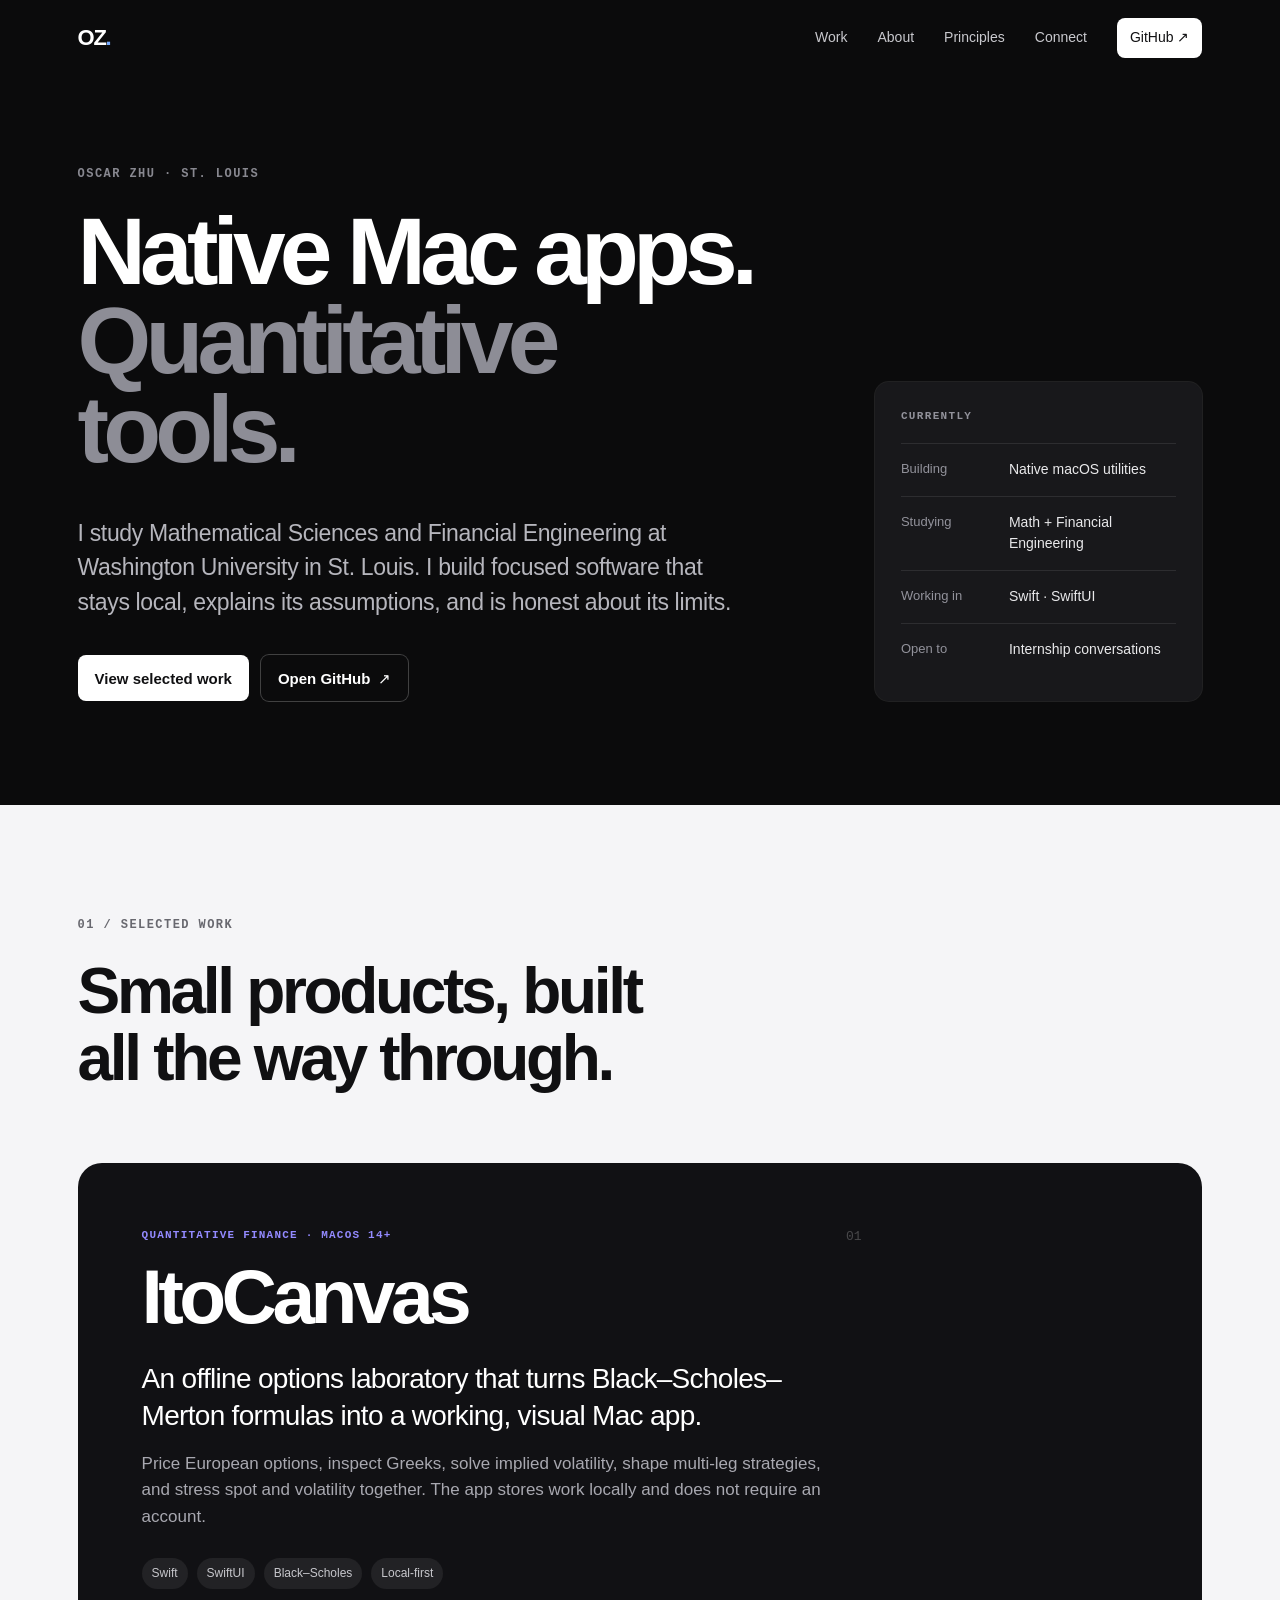
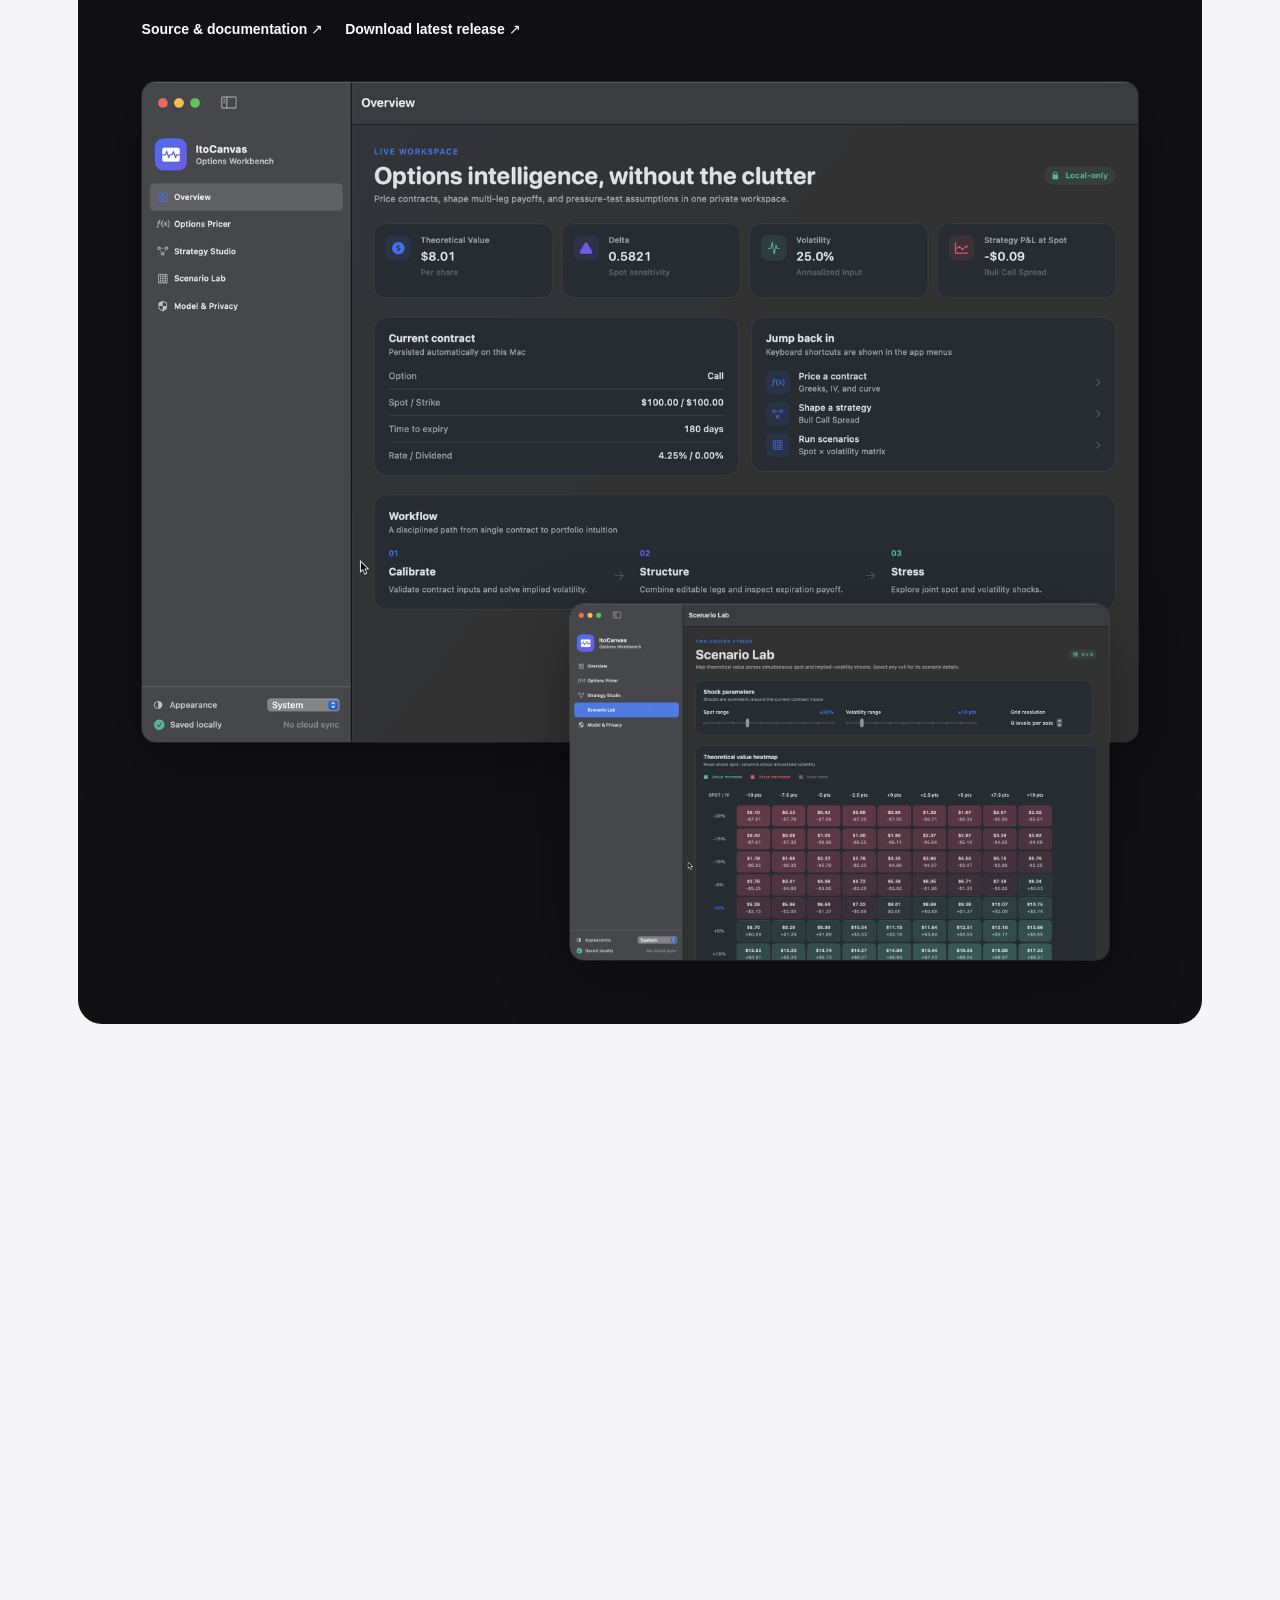
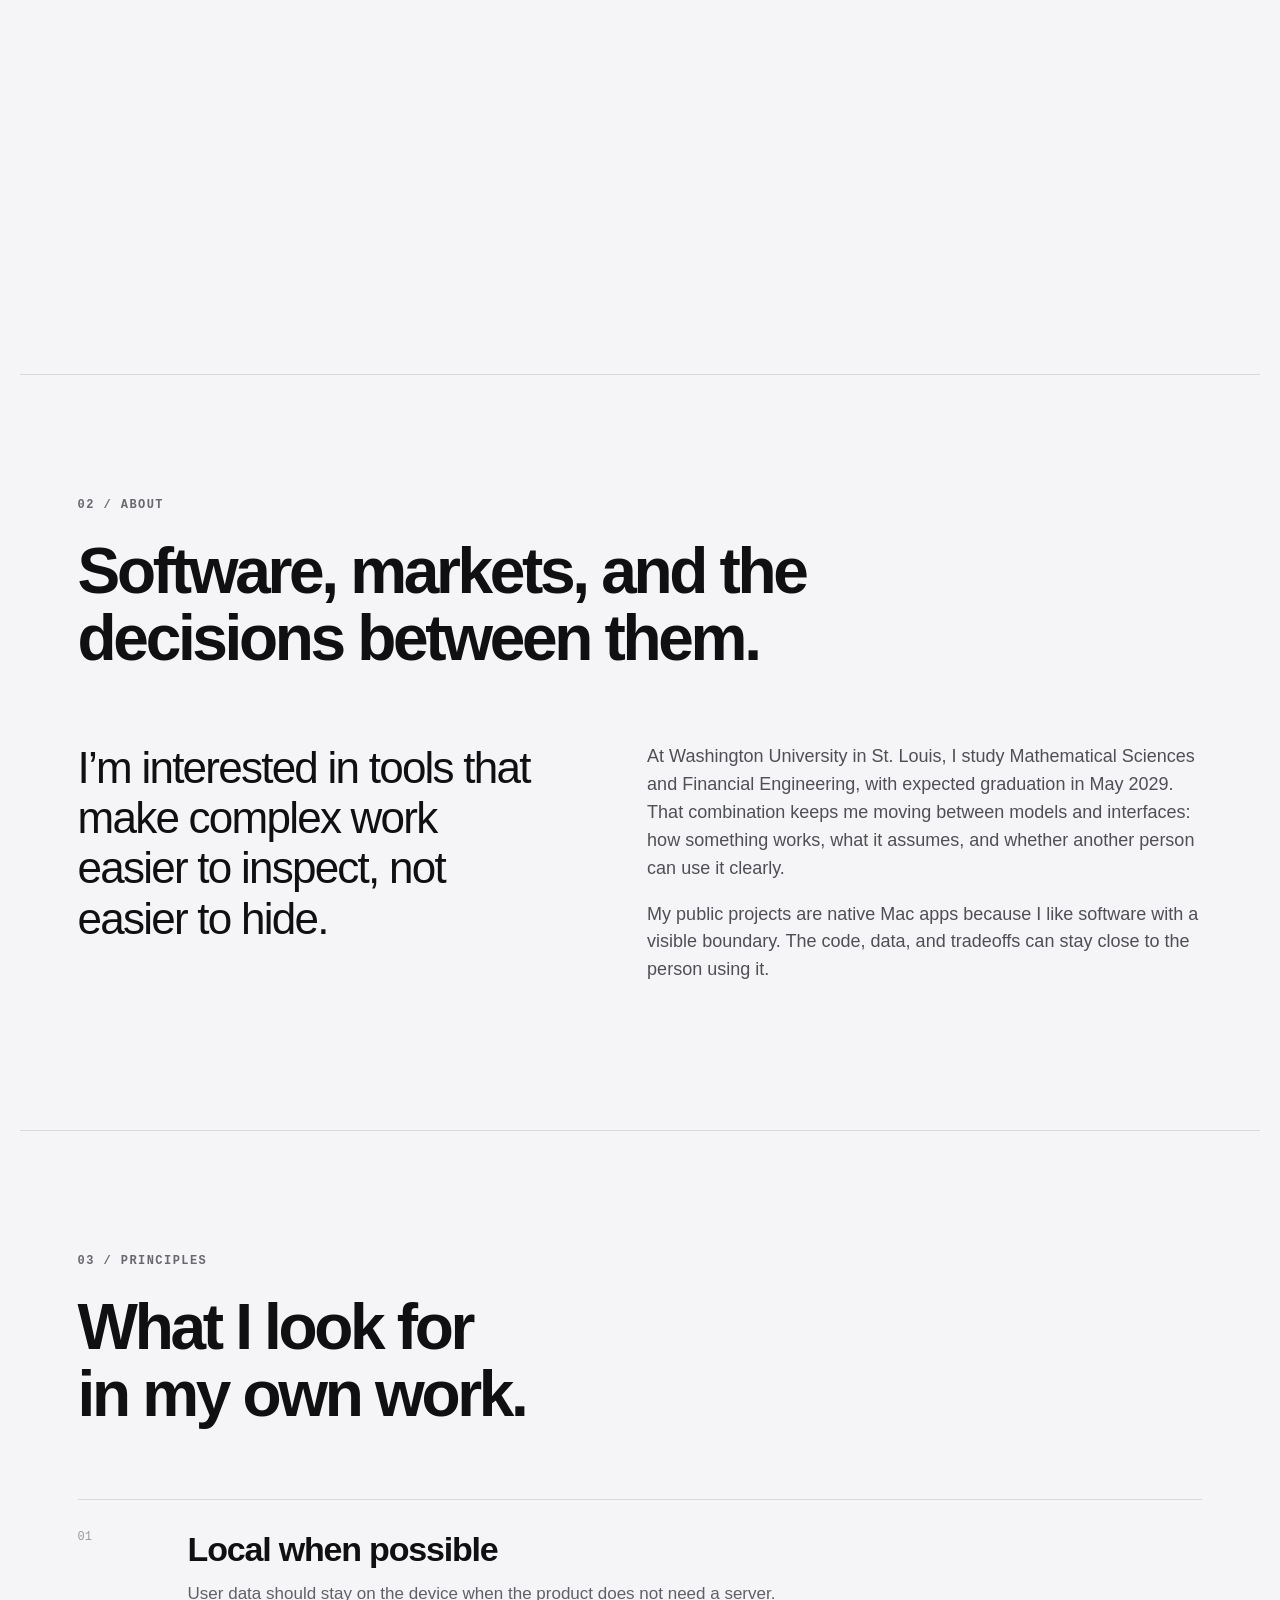
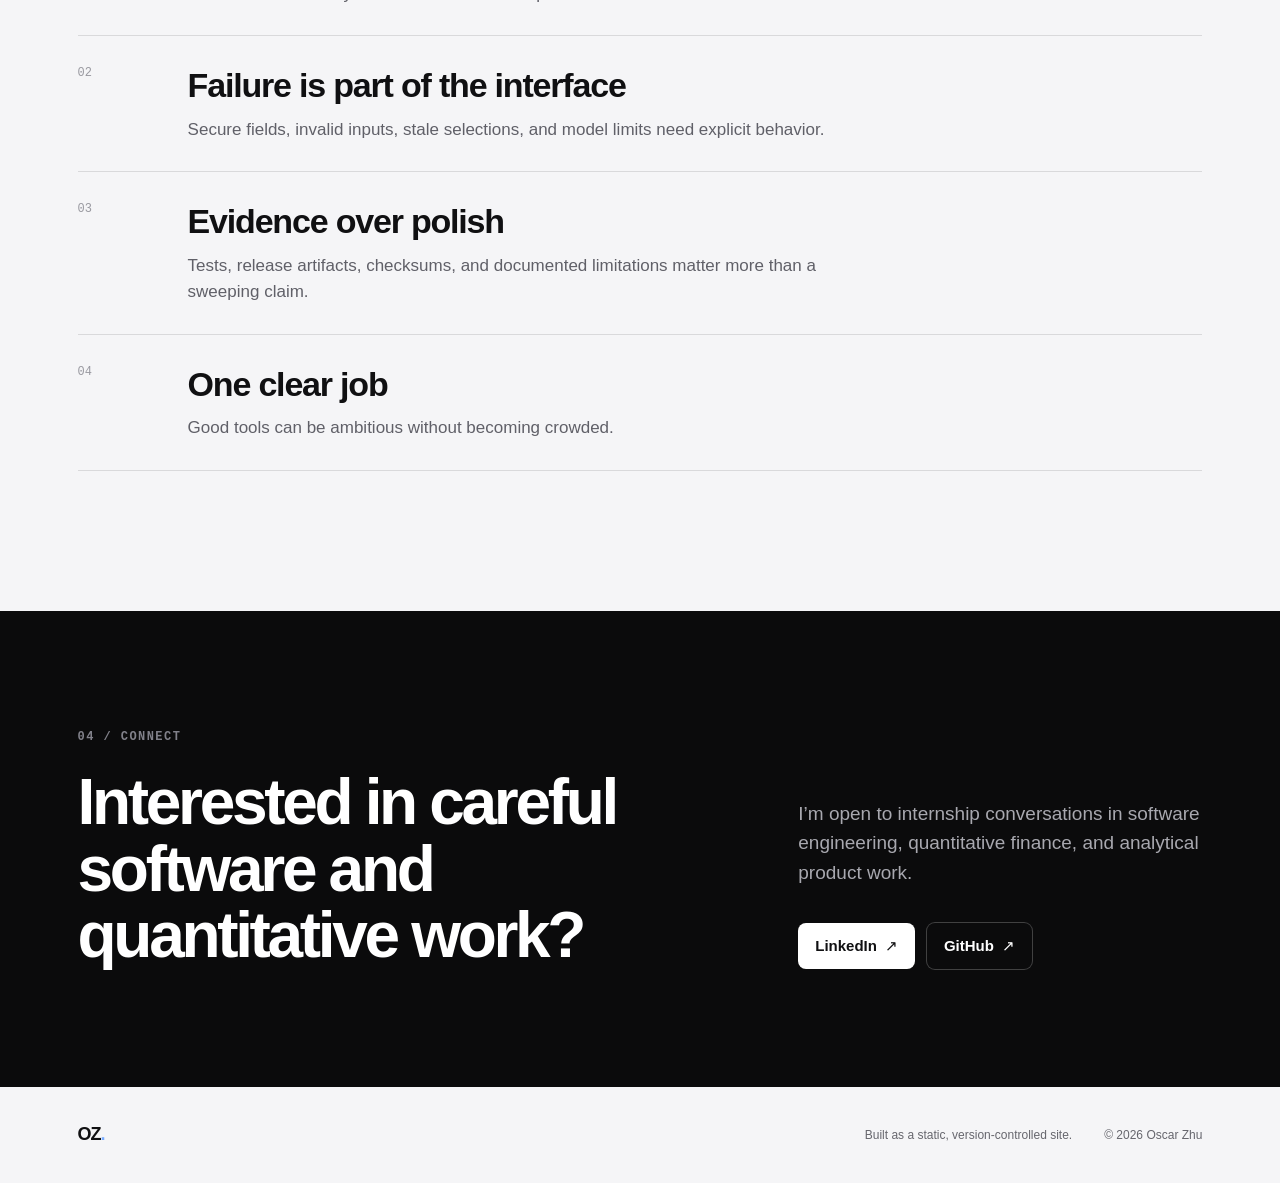
==== index.html @ 5765eb79 "[verified] feat: publish developer portfolio" ====
<!DOCTYPE html>
<html lang="en">
<head>
  <meta charset="utf-8">
  <meta name="viewport" content="width=device-width, initial-scale=1">
  <title>Oscar Zhu — macOS &amp; quantitative software</title>
  <meta name="description" content="Oscar Zhu builds native macOS apps and quantitative tools while studying Mathematical Sciences and Financial Engineering at Washington University in St. Louis.">
  <meta name="author" content="Oscar Zhu">
  <meta name="theme-color" content="#0b0b0c">
  <link rel="canonical" href="https://zhuhroscar-tech.github.io/">
  <link rel="icon" href="assets/favicon.svg" type="image/svg+xml">
  <link rel="manifest" href="site.webmanifest">

  <meta property="og:type" content="website">
  <meta property="og:title" content="Oscar Zhu — macOS &amp; quantitative software">
  <meta property="og:description" content="Native Mac apps and quantitative tools that stay local, explain their assumptions, and do one job well.">
  <meta property="og:url" content="https://zhuhroscar-tech.github.io/">
  <meta property="og:image" content="https://zhuhroscar-tech.github.io/assets/og-card.png">
  <meta property="og:image:width" content="1200">
  <meta property="og:image:height" content="630">
  <meta property="og:image:alt" content="Oscar Zhu portfolio: native Mac apps and quantitative tools">
  <meta name="twitter:card" content="summary_large_image">
  <meta name="twitter:title" content="Oscar Zhu — macOS &amp; quantitative software">
  <meta name="twitter:description" content="Native Mac apps and quantitative tools built with care.">
  <meta name="twitter:image" content="https://zhuhroscar-tech.github.io/assets/og-card.png">

  <link rel="stylesheet" href="styles.css">
  <script type="application/ld+json">
  {
    "@context": "https://schema.org",
    "@type": "Person",
    "name": "Oscar Zhu",
    "url": "https://zhuhroscar-tech.github.io/",
    "sameAs": [
      "https://github.com/zhuhroscar-tech",
      "https://www.linkedin.com/in/huairuizhu/"
    ],
    "affiliation": {
      "@type": "CollegeOrUniversity",
      "name": "Washington University in St. Louis"
    },
    "knowsAbout": ["macOS development", "Swift", "SwiftUI", "quantitative finance"]
  }
  </script>
</head>
<body>
  <a class="skip-link" href="#main">Skip to content</a>

  <header class="site-header">
    <a class="wordmark" href="/" aria-label="OZ. Oscar Zhu home">OZ<span>.</span></a>
    <button class="menu-button" type="button" aria-expanded="false" aria-controls="site-nav">
      <span class="sr-only">Toggle navigation</span>
      <span></span><span></span>
    </button>
    <nav id="site-nav" aria-label="Main navigation">
      <a href="#work">Work</a>
      <a href="#about">About</a>
      <a href="#principles">Principles</a>
      <a href="#connect">Connect</a>
      <a class="nav-github" href="https://github.com/zhuhroscar-tech">GitHub <span aria-hidden="true">↗</span></a>
    </nav>
  </header>

  <main id="main">
    <section class="hero" aria-labelledby="hero-title">
      <div class="hero-copy">
        <p class="eyebrow">Oscar Zhu · St. Louis</p>
        <h1 id="hero-title">Native Mac apps.<br><span>Quantitative tools.</span></h1>
        <p class="hero-intro">I study Mathematical Sciences and Financial Engineering at Washington University in St. Louis. I build focused software that stays local, explains its assumptions, and is honest about its limits.</p>
        <div class="hero-actions">
          <a class="button button-light" href="#work">View selected work</a>
          <a class="button button-quiet" href="https://github.com/zhuhroscar-tech">Open GitHub <span aria-hidden="true">↗</span></a>
        </div>
      </div>
      <aside class="hero-status" aria-label="Current profile">
        <p class="status-label">Currently</p>
        <dl>
          <div><dt>Building</dt><dd>Native macOS utilities</dd></div>
          <div><dt>Studying</dt><dd>Math + Financial Engineering</dd></div>
          <div><dt>Working in</dt><dd>Swift · SwiftUI</dd></div>
          <div><dt>Open to</dt><dd>Internship conversations</dd></div>
        </dl>
      </aside>
    </section>

    <section class="work-section" id="work" aria-labelledby="work-title">
      <div class="section-heading reveal">
        <p class="eyebrow">01 / Selected work</p>
        <h2 id="work-title">Small products, built all the way through.</h2>
      </div>

      <article class="project project-itocanvas reveal" id="itocanvas">
        <div class="project-copy">
          <div class="project-index">01</div>
          <p class="project-kicker">Quantitative finance · macOS 14+</p>
          <h3>ItoCanvas</h3>
          <p class="project-lead">An offline options laboratory that turns Black–Scholes–Merton formulas into a working, visual Mac app.</p>
          <p>Price European options, inspect Greeks, solve implied volatility, shape multi-leg strategies, and stress spot and volatility together. The app stores work locally and does not require an account.</p>
          <ul class="tags" aria-label="ItoCanvas technologies">
            <li>Swift</li><li>SwiftUI</li><li>Black–Scholes</li><li>Local-first</li>
          </ul>
          <div class="project-links">
            <a href="https://github.com/zhuhroscar-tech/ItoCanvas">Source &amp; documentation <span aria-hidden="true">↗</span></a>
            <a href="https://github.com/zhuhroscar-tech/ItoCanvas/releases/latest">Download latest release <span aria-hidden="true">↗</span></a>
          </div>
        </div>
        <div class="product-frame product-frame-large">
          <img src="assets/itocanvas-overview.png" alt="ItoCanvas Overview showing an options workspace, pricing metrics, and workflow" width="1456" height="963">
        </div>
        <div class="product-frame product-frame-detail">
          <img src="assets/itocanvas-scenarios.png" alt="ItoCanvas Scenario Lab showing a spot and volatility heatmap" width="1456" height="963" loading="lazy">
        </div>
      </article>

      <article class="project project-dualtyper reveal" id="dualtyper">
        <div class="project-copy">
          <div class="project-index">02</div>
          <p class="project-kicker">On-device translation · macOS 15+</p>
          <h3>DualTyper</h3>
          <p class="project-lead">A menu-bar translator for people who write between languages and want to keep the original sentence in view.</p>
          <p>Select editable text, press Control–Option–T, and DualTyper inserts Apple’s on-device translation underneath. It rechecks the process, text, and selection range before editing and refuses secure fields.</p>
          <ul class="tags" aria-label="DualTyper technologies">
            <li>Swift</li><li>SwiftUI</li><li>Accessibility</li><li>Apple Translation</li>
          </ul>
          <div class="project-links">
            <a href="https://github.com/zhuhroscar-tech/dualTyper">Source &amp; architecture <span aria-hidden="true">↗</span></a>
            <a href="https://github.com/zhuhroscar-tech/dualTyper/releases/tag/v0.3.0">Free prerelease <span aria-hidden="true">↗</span></a>
          </div>
          <p class="release-note">The free build is ad-hoc signed and unnotarized, so each user must approve it in macOS Privacy &amp; Security and grant Accessibility permission.</p>
        </div>
        <div class="product-frame product-frame-wide">
          <img src="assets/dualtyper-setup.png" alt="DualTyper setup window explaining its explicit Accessibility permission and keyboard shortcut" width="1456" height="620" loading="lazy">
        </div>
      </article>
    </section>

    <section class="about-section" id="about" aria-labelledby="about-title">
      <div class="section-heading reveal">
        <p class="eyebrow">02 / About</p>
        <h2 id="about-title">Software, markets, and the decisions between them.</h2>
      </div>
      <div class="about-grid reveal">
        <p class="about-statement">I’m interested in tools that make complex work easier to inspect, not easier to hide.</p>
        <div class="about-copy">
          <p>At Washington University in St. Louis, I study Mathematical Sciences and Financial Engineering, with expected graduation in May 2029. That combination keeps me moving between models and interfaces: how something works, what it assumes, and whether another person can use it clearly.</p>
          <p>My public projects are native Mac apps because I like software with a visible boundary. The code, data, and tradeoffs can stay close to the person using it.</p>
        </div>
      </div>
    </section>

    <section class="principles-section" id="principles" aria-labelledby="principles-title">
      <div class="section-heading reveal">
        <p class="eyebrow">03 / Principles</p>
        <h2 id="principles-title">What I look for in my own work.</h2>
      </div>
      <ol class="principles-list reveal">
        <li><span>01</span><div><h3>Local when possible</h3><p>User data should stay on the device when the product does not need a server.</p></div></li>
        <li><span>02</span><div><h3>Failure is part of the interface</h3><p>Secure fields, invalid inputs, stale selections, and model limits need explicit behavior.</p></div></li>
        <li><span>03</span><div><h3>Evidence over polish</h3><p>Tests, release artifacts, checksums, and documented limitations matter more than a sweeping claim.</p></div></li>
        <li><span>04</span><div><h3>One clear job</h3><p>Good tools can be ambitious without becoming crowded.</p></div></li>
      </ol>
    </section>

    <section class="connect-section" id="connect" aria-labelledby="connect-title">
      <p class="eyebrow">04 / Connect</p>
      <div class="connect-grid">
        <h2 id="connect-title">Interested in careful software and quantitative work?</h2>
        <div>
          <p>I’m open to internship conversations in software engineering, quantitative finance, and analytical product work.</p>
          <div class="connect-links">
            <a class="button button-light" href="https://www.linkedin.com/in/huairuizhu/">LinkedIn <span aria-hidden="true">↗</span></a>
            <a class="button button-quiet" href="https://github.com/zhuhroscar-tech">GitHub <span aria-hidden="true">↗</span></a>
          </div>
        </div>
      </div>
    </section>
  </main>

  <footer>
    <a class="wordmark" href="/" aria-label="OZ. Oscar Zhu home">OZ<span>.</span></a>
    <p>Built as a static, version-controlled site.</p>
    <p>© <span id="year">2026</span> Oscar Zhu</p>
  </footer>

  <script src="script.js" defer></script>
</body>
</html>
---- styles.css ----
:root {
  --ink: #101012;
  --paper: #f5f5f7;
  --white: #ffffff;
  --muted: #68686f;
  --line: rgba(16, 16, 18, 0.12);
  --dark: #0b0b0c;
  --dark-surface: #18181b;
  --dark-muted: #a3a3aa;
  --blue: #1677ff;
  --blue-light: #75aaff;
  --violet: #6d5dfc;
  --max: 1240px;
  --pad: clamp(22px, 4.5vw, 72px);
  --radius: 18px;
}

* { box-sizing: border-box; }
html { scroll-behavior: smooth; }
body {
  margin: 0;
  overflow-x: clip;
  color: var(--ink);
  background: var(--paper);
  font-family: -apple-system, BlinkMacSystemFont, "SF Pro Text", "Helvetica Neue", Arial, sans-serif;
  font-size: 17px;
  line-height: 1.55;
  -webkit-font-smoothing: antialiased;
}
img { display: block; max-width: 100%; }
a { color: inherit; text-decoration: none; }
a:focus-visible, button:focus-visible { outline: 3px solid var(--blue); outline-offset: 4px; }
::selection { background: #b9d5ff; color: var(--ink); }

.skip-link {
  position: fixed;
  z-index: 100;
  top: 12px;
  left: 12px;
  padding: 10px 14px;
  color: var(--ink);
  background: var(--white);
  border-radius: 8px;
  transform: translateY(-160%);
}
.skip-link:focus { transform: translateY(0); }
.sr-only { position: absolute; width: 1px; height: 1px; padding: 0; margin: -1px; overflow: hidden; clip: rect(0, 0, 0, 0); white-space: nowrap; border: 0; }

.site-header {
  position: absolute;
  z-index: 20;
  top: 0;
  left: 50%;
  width: min(100%, var(--max));
  height: 76px;
  padding: 0 var(--pad);
  display: flex;
  align-items: center;
  justify-content: space-between;
  color: var(--white);
  transform: translateX(-50%);
}
.wordmark { font-size: 22px; font-weight: 700; letter-spacing: -0.06em; }
.wordmark span { color: var(--blue-light); }
.site-header nav { display: flex; align-items: center; gap: 30px; font-size: 14px; }
.site-header nav > a { color: #c9c9ce; transition: color 160ms ease; }
.site-header nav > a:hover { color: var(--white); }
.site-header .nav-github {
  padding: 9px 13px;
  color: var(--ink);
  background: var(--white);
  border-radius: 8px;
}
.menu-button { display: none; }

.hero {
  min-height: 790px;
  padding: 166px max(var(--pad), calc((100vw - var(--max)) / 2 + var(--pad))) 104px;
  display: grid;
  grid-template-columns: minmax(0, 1.5fr) minmax(320px, 0.72fr);
  gap: clamp(72px, 9vw, 140px);
  align-items: end;
  color: var(--white);
  background: var(--dark);
}
.hero-copy { min-width: 0; max-width: 840px; }
.eyebrow {
  margin: 0 0 24px;
  color: var(--muted);
  font-family: "SF Mono", ui-monospace, Menlo, monospace;
  font-size: 12px;
  font-weight: 600;
  letter-spacing: 0.12em;
  line-height: 1.4;
  text-transform: uppercase;
}
.hero .eyebrow { color: #888890; }
.hero h1 {
  margin: 0;
  font-size: clamp(54px, 7.4vw, 104px);
  font-weight: 650;
  letter-spacing: -0.062em;
  line-height: 0.94;
}
.hero h1 span { color: #8d8d96; }
.hero-intro {
  max-width: 690px;
  margin: 42px 0 0;
  color: #b6b6bd;
  font-size: clamp(18px, 2vw, 23px);
  line-height: 1.5;
  letter-spacing: -0.015em;
}
.hero-actions, .connect-links { display: flex; flex-wrap: wrap; gap: 12px; margin-top: 36px; }
.button {
  min-height: 46px;
  padding: 11px 17px;
  display: inline-flex;
  align-items: center;
  justify-content: center;
  gap: 8px;
  border-radius: 8px;
  font-size: 15px;
  font-weight: 550;
  transition: transform 160ms ease, background-color 160ms ease;
}
.button:hover { transform: translateY(-2px); }
.button-light { color: var(--ink); background: var(--white); }
.button-light:hover { background: #e9e9ec; }
.button-quiet { color: var(--white); box-shadow: 0 0 0 1px rgba(255, 255, 255, 0.22); }
.button-quiet:hover { background: rgba(255, 255, 255, 0.08); }
.hero-status {
  padding: 26px;
  background: var(--dark-surface);
  border-radius: 14px;
  box-shadow: 0 0 0 1px rgba(255, 255, 255, 0.09);
}
.status-label { margin: 0 0 18px; color: #92929b; font-family: "SF Mono", ui-monospace, monospace; font-size: 11px; font-weight: 600; letter-spacing: 0.12em; text-transform: uppercase; }
.hero-status dl, .hero-status dd { margin: 0; }
.hero-status dl > div { padding: 15px 0; display: grid; grid-template-columns: 90px 1fr; gap: 18px; border-top: 1px solid rgba(255, 255, 255, 0.09); }
.hero-status dt { color: #92929b; font-size: 13px; }
.hero-status dd { color: #e9e9eb; font-size: 14px; }

.work-section, .about-section, .principles-section, .connect-section, footer {
  width: min(100%, var(--max));
  margin: 0 auto;
  padding-left: var(--pad);
  padding-right: var(--pad);
}
.work-section { padding-top: 112px; padding-bottom: 128px; }
.section-heading { max-width: 780px; margin-bottom: 72px; }
.section-heading h2, .connect-section h2 {
  margin: 0;
  font-size: clamp(38px, 5vw, 66px);
  font-weight: 620;
  letter-spacing: -0.052em;
  line-height: 1.04;
  text-wrap: balance;
}

.project {
  position: relative;
  padding: clamp(30px, 5vw, 68px);
  display: grid;
  gap: 42px;
  overflow: hidden;
  border-radius: 24px;
}
.project + .project { margin-top: 52px; }
.project-itocanvas { color: var(--white); background: #111114; }
.project-dualtyper { color: #f7f7f9; background: #1e2430; }
.project-copy { max-width: 720px; }
.project-index { float: right; color: rgba(255, 255, 255, 0.23); font-family: "SF Mono", ui-monospace, monospace; font-size: 13px; }
.project-kicker { margin: 0 0 16px; color: var(--blue-light); font-family: "SF Mono", ui-monospace, monospace; font-size: 11px; font-weight: 600; letter-spacing: 0.11em; text-transform: uppercase; }
.project-itocanvas .project-kicker { color: #938aff; }
.project h3 { margin: 0; font-size: clamp(46px, 6vw, 78px); font-weight: 620; letter-spacing: -0.06em; line-height: 0.95; }
.project-lead { max-width: 650px; margin: 28px 0 14px; color: var(--white); font-size: clamp(20px, 2.5vw, 28px); line-height: 1.3; letter-spacing: -0.025em; }
.project-copy > p:not(.project-kicker):not(.project-lead):not(.release-note) { max-width: 680px; color: #a8a8b0; }
.tags { padding: 0; margin: 28px 0 0; display: flex; flex-wrap: wrap; gap: 9px; list-style: none; }
.tags li { padding: 6px 10px; color: #c7c7cc; background: rgba(255, 255, 255, 0.07); border-radius: 999px; font-size: 12px; }
.project-links { margin-top: 30px; display: flex; flex-wrap: wrap; gap: 22px; }
.project-links a { color: var(--white); font-size: 14px; font-weight: 550; }
.project-links a:hover { text-decoration: underline; text-underline-offset: 5px; }
.release-note { max-width: 680px; margin: 24px 0 0; padding-top: 18px; color: #9299a7; border-top: 1px solid rgba(255, 255, 255, 0.1); font-size: 13px; }
.product-frame { overflow: hidden; background: #25252a; border-radius: 14px; box-shadow: 0 22px 68px rgba(0, 0, 0, 0.34), 0 0 0 1px rgba(255, 255, 255, 0.11); }
.product-frame img { width: 100%; height: auto; }
.product-frame-detail { width: 54%; margin: -18% 3% 0 auto; position: relative; }
.project-dualtyper { grid-template-columns: 0.72fr 1.28fr; align-items: center; }
.project-dualtyper .product-frame { grid-column: 2; grid-row: 1; }
.project-dualtyper .project-copy { grid-column: 1; grid-row: 1; }

.about-section { padding-top: 122px; padding-bottom: 128px; border-top: 1px solid var(--line); }
.about-grid { display: grid; grid-template-columns: 0.9fr 1.1fr; gap: clamp(52px, 9vw, 140px); }
.about-statement { margin: 0; font-size: clamp(28px, 4vw, 44px); line-height: 1.14; letter-spacing: -0.04em; }
.about-copy { color: #4f4f56; font-size: 18px; }
.about-copy p:first-child { margin-top: 0; }

.principles-section { padding-top: 122px; padding-bottom: 140px; border-top: 1px solid var(--line); }
.principles-list { padding: 0; margin: 0; list-style: none; }
.principles-list li { padding: 28px 0; display: grid; grid-template-columns: 82px 1fr; gap: 28px; border-top: 1px solid var(--line); }
.principles-list li:last-child { border-bottom: 1px solid var(--line); }
.principles-list > li > span { color: #9999a0; font-family: "SF Mono", ui-monospace, monospace; font-size: 12px; }
.principles-list h3 { margin: -5px 0 5px; font-size: clamp(25px, 3vw, 34px); letter-spacing: -0.035em; }
.principles-list p { max-width: 650px; margin: 0; color: #606068; }

.connect-section {
  width: 100%;
  max-width: none;
  padding-top: 118px;
  padding-bottom: 118px;
  color: var(--white);
  background: var(--dark);
}
.connect-section > * { width: min(100%, calc(var(--max) - 2 * var(--pad))); margin-left: auto; margin-right: auto; }
.connect-section .eyebrow { color: #81818a; }
.connect-grid { display: grid; grid-template-columns: 1.1fr 0.75fr; gap: clamp(58px, 10vw, 150px); align-items: end; }
.connect-grid > div > p { color: #a8a8af; font-size: 19px; }

footer { padding-top: 34px; padding-bottom: 34px; display: grid; grid-template-columns: 1fr auto auto; gap: 32px; align-items: center; color: #66666d; font-size: 12px; }
footer .wordmark { color: var(--ink); font-size: 18px; }
footer p { margin: 0; }

.reveal { opacity: 0; transform: translateY(22px); transition: opacity 600ms ease, transform 600ms ease; }
.reveal.is-visible { opacity: 1; transform: none; }

@media (max-width: 920px) {
  .hero { min-height: auto; grid-template-columns: 1fr; gap: 60px; align-items: start; }
  .hero-status { max-width: 560px; }
  .project-dualtyper { grid-template-columns: 1fr; }
  .project-dualtyper .project-copy, .project-dualtyper .product-frame { grid-column: auto; grid-row: auto; }
  .about-grid, .connect-grid { grid-template-columns: 1fr; }
  .about-statement { max-width: 690px; }
}

@media (max-width: 720px) {
  .site-header { left: 0; right: 0; width: auto; max-width: none; height: 66px; transform: none; }
  .menu-button { width: 44px; height: 44px; margin-left: auto; padding: 12px; display: grid; flex: 0 0 44px; align-content: center; gap: 6px; color: var(--white); background: transparent; border: 0; }
  .menu-button span:not(.sr-only) { width: 20px; height: 1px; display: block; background: currentColor; transition: transform 160ms ease; }
  .menu-button[aria-expanded="true"] span:nth-last-child(2) { transform: translateY(3.5px) rotate(45deg); }
  .menu-button[aria-expanded="true"] span:last-child { transform: translateY(-3.5px) rotate(-45deg); }
  .site-header nav { position: absolute; top: 62px; left: var(--pad); right: var(--pad); padding: 16px; display: none; flex-direction: column; align-items: stretch; gap: 0; background: #1b1b1e; border-radius: 12px; box-shadow: 0 18px 44px rgba(0, 0, 0, 0.34); }
  .site-header nav.is-open { display: flex; }
  .site-header nav > a { min-height: 46px; padding: 12px; }
  .site-header .nav-github { margin-top: 8px; text-align: center; }
  .hero { padding-top: 130px; padding-bottom: 74px; }
  .hero h1 { max-width: 100%; font-size: clamp(42px, 13vw, 54px); letter-spacing: -0.055em; }
  .hero-intro { max-width: 100%; overflow-wrap: anywhere; font-size: 17px; }
  .work-section { padding-top: 82px; padding-bottom: 90px; }
  .section-heading { margin-bottom: 48px; }
  .project { padding: 28px 20px 22px; border-radius: 18px; }
  .product-frame-detail { width: 78%; margin-top: -20%; }
  .about-section, .principles-section { padding-top: 82px; padding-bottom: 90px; }
  .principles-list li { grid-template-columns: 46px 1fr; gap: 14px; }
  .connect-section { padding-top: 82px; padding-bottom: 82px; }
  footer { grid-template-columns: 1fr; gap: 8px; }
}

@media (max-width: 420px) {
  .hero h1 { font-size: 46px; }
  .hero-status dl > div { grid-template-columns: 82px 1fr; gap: 12px; }
}

@media (max-width: 360px) {
  .hero-actions .button { width: 100%; }
}

@media (prefers-reduced-motion: reduce) {
  html { scroll-behavior: auto; }
  *, *::before, *::after { animation-duration: 0.01ms !important; transition-duration: 0.01ms !important; }
  .reveal { opacity: 1; transform: none; }
}
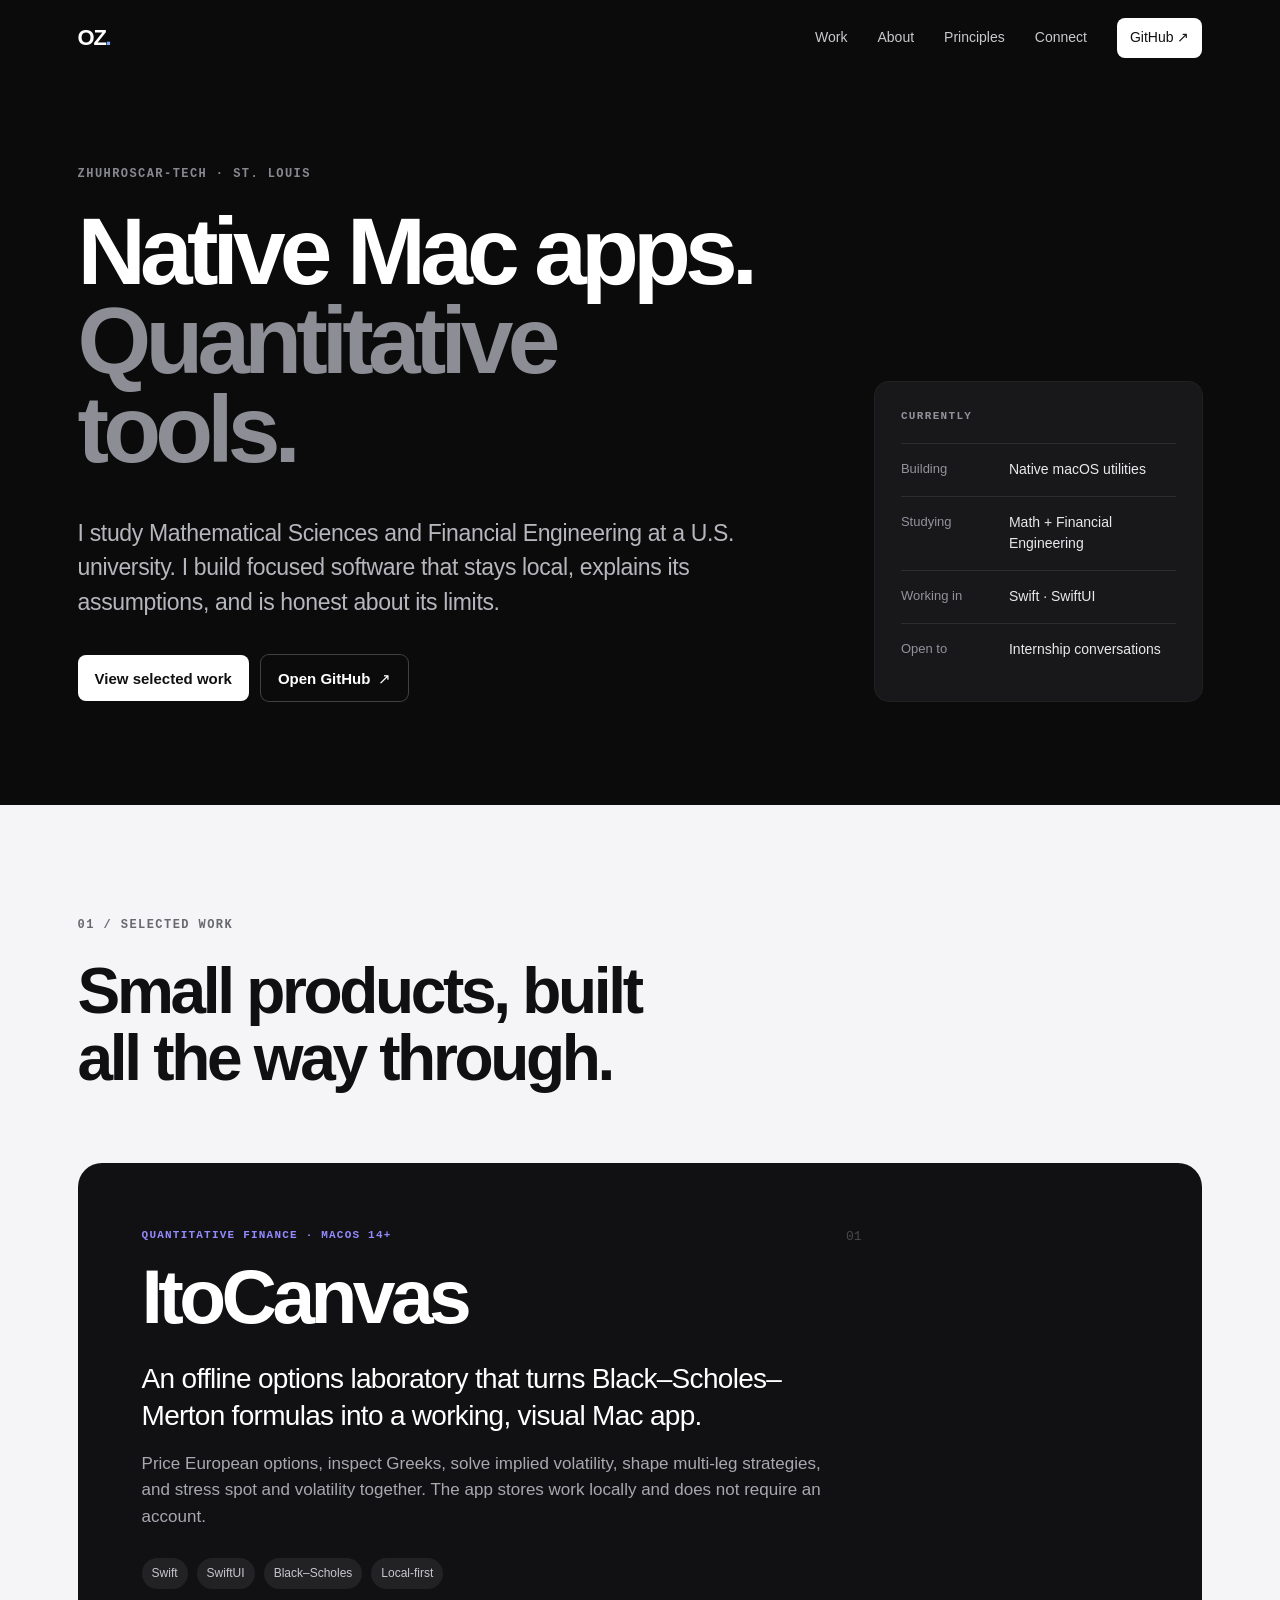
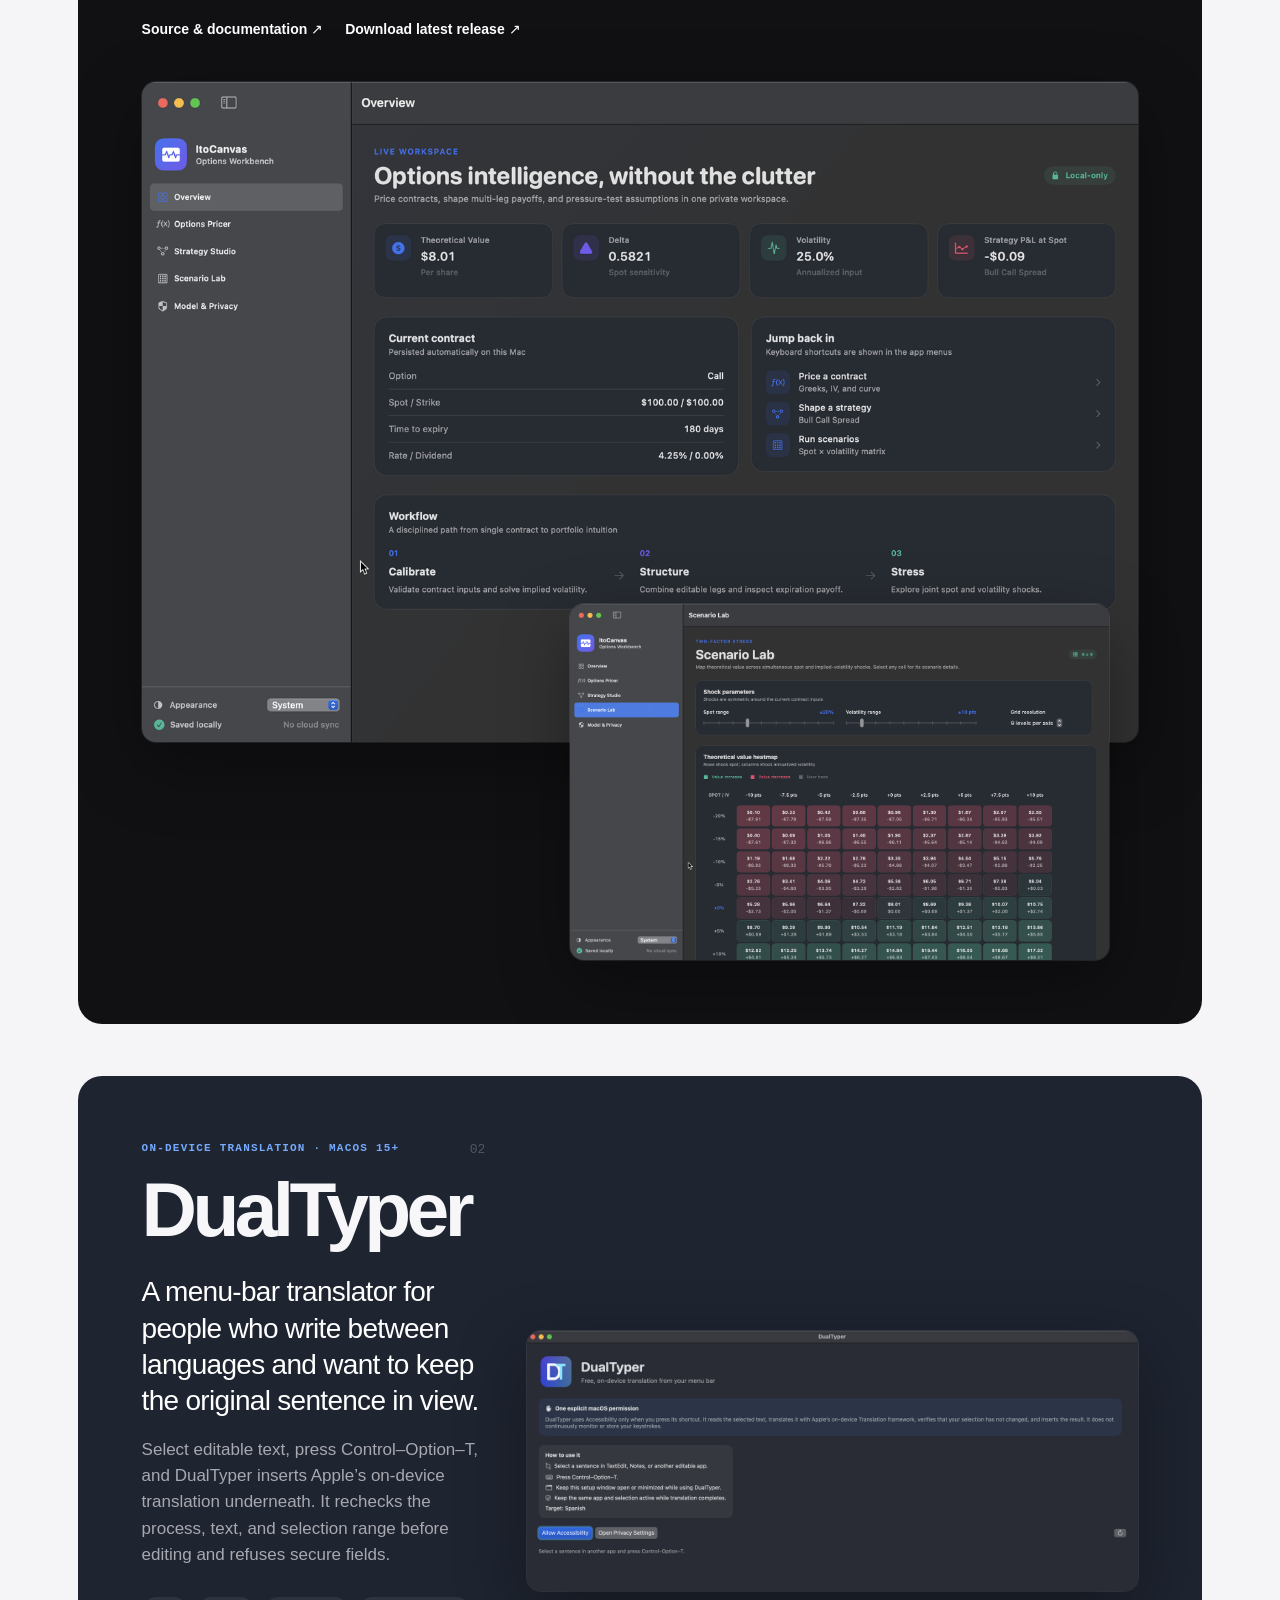
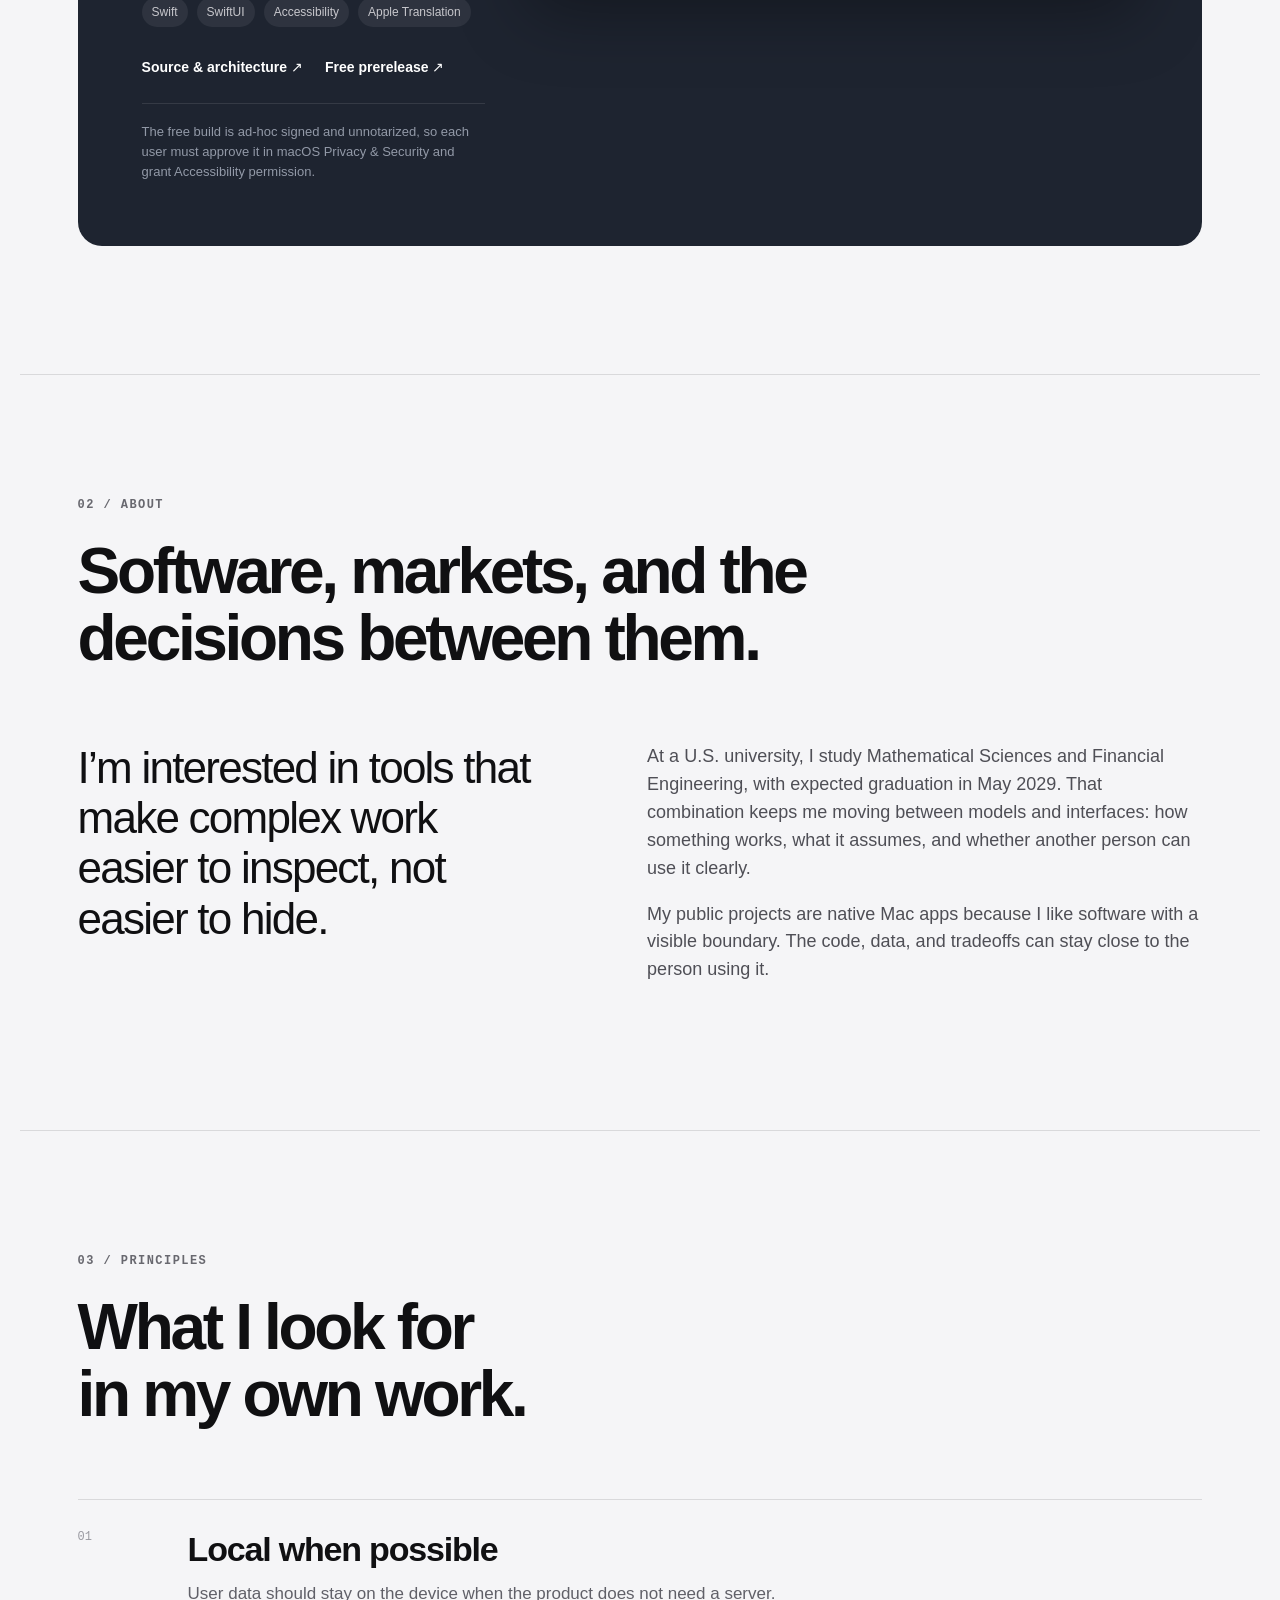
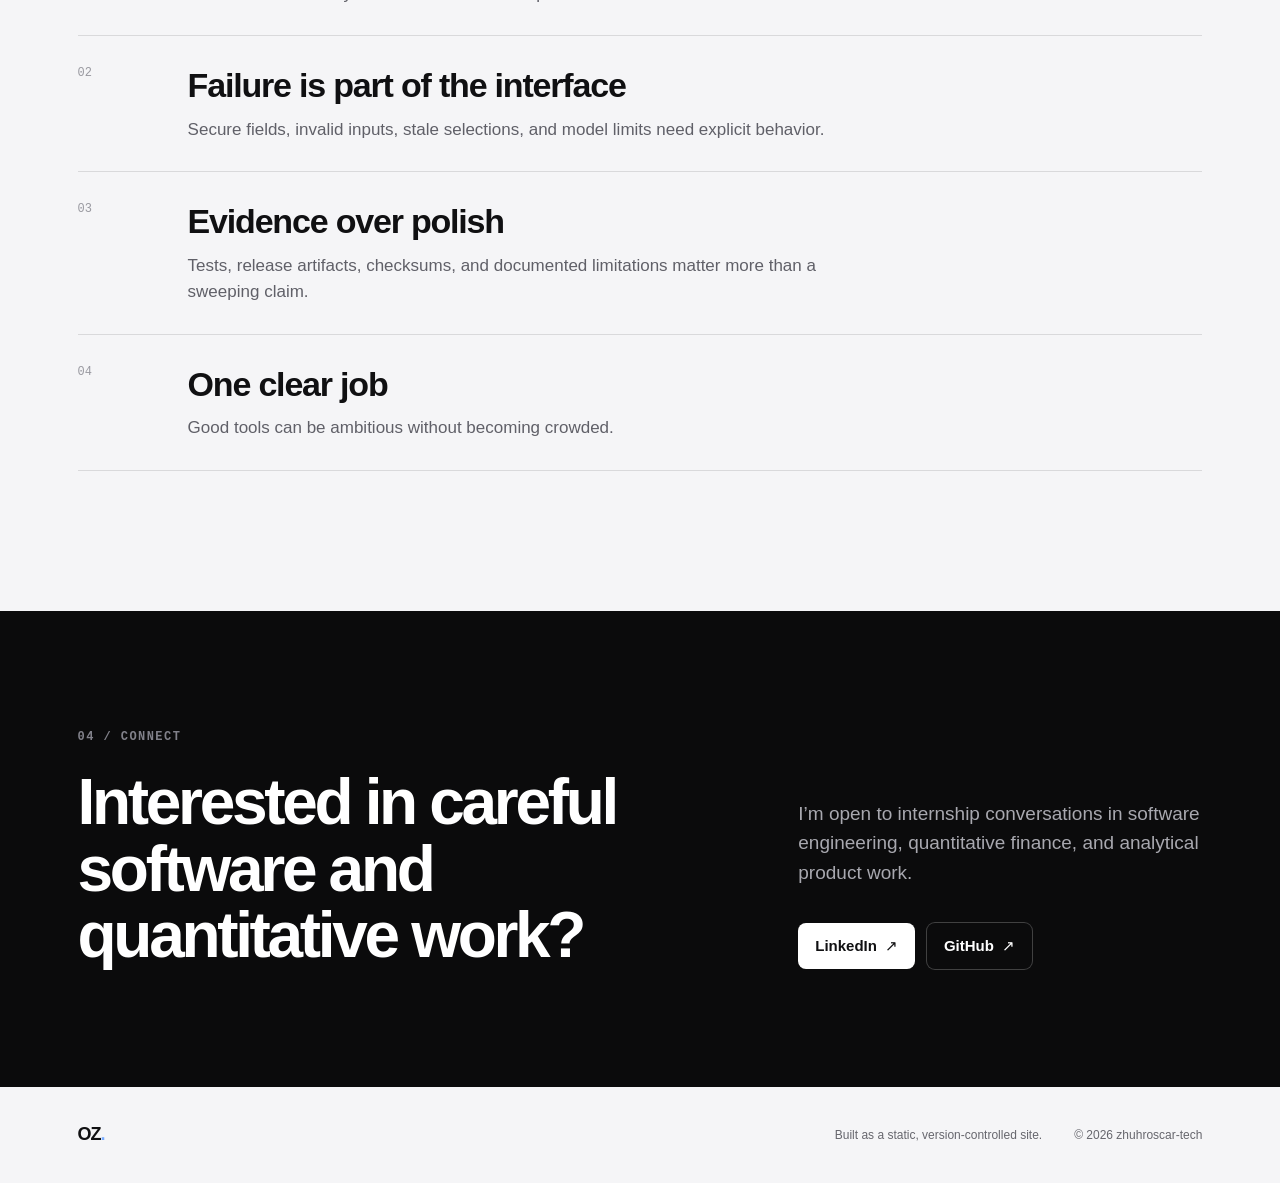
==== commit 9b0b7cbb: "[verified] feat: publish developer portfolio" ====
--- a/index.html
+++ b/index.html
@@ -3,24 +3,24 @@
 <head>
   <meta charset="utf-8">
   <meta name="viewport" content="width=device-width, initial-scale=1">
-  <title>Oscar Zhu — macOS &amp; quantitative software</title>
-  <meta name="description" content="Oscar Zhu builds native macOS apps and quantitative tools while studying Mathematical Sciences and Financial Engineering at Washington University in St. Louis.">
-  <meta name="author" content="Oscar Zhu">
+  <title>zhuhroscar-tech — macOS &amp; quantitative software</title>
+  <meta name="description" content="zhuhroscar-tech builds native macOS apps and quantitative tools while studying Mathematical Sciences and Financial Engineering at a U.S. university.">
+  <meta name="author" content="zhuhroscar-tech">
   <meta name="theme-color" content="#0b0b0c">
   <link rel="canonical" href="https://zhuhroscar-tech.github.io/">
   <link rel="icon" href="assets/favicon.svg" type="image/svg+xml">
   <link rel="manifest" href="site.webmanifest">
 
   <meta property="og:type" content="website">
-  <meta property="og:title" content="Oscar Zhu — macOS &amp; quantitative software">
+  <meta property="og:title" content="zhuhroscar-tech — macOS &amp; quantitative software">
   <meta property="og:description" content="Native Mac apps and quantitative tools that stay local, explain their assumptions, and do one job well.">
   <meta property="og:url" content="https://zhuhroscar-tech.github.io/">
   <meta property="og:image" content="https://zhuhroscar-tech.github.io/assets/og-card.png">
   <meta property="og:image:width" content="1200">
   <meta property="og:image:height" content="630">
-  <meta property="og:image:alt" content="Oscar Zhu portfolio: native Mac apps and quantitative tools">
+  <meta property="og:image:alt" content="zhuhroscar-tech portfolio: native Mac apps and quantitative tools">
   <meta name="twitter:card" content="summary_large_image">
-  <meta name="twitter:title" content="Oscar Zhu — macOS &amp; quantitative software">
+  <meta name="twitter:title" content="zhuhroscar-tech — macOS &amp; quantitative software">
   <meta name="twitter:description" content="Native Mac apps and quantitative tools built with care.">
   <meta name="twitter:image" content="https://zhuhroscar-tech.github.io/assets/og-card.png">
 
@@ -29,15 +29,15 @@
   {
     "@context": "https://schema.org",
     "@type": "Person",
-    "name": "Oscar Zhu",
+    "name": "zhuhroscar-tech",
     "url": "https://zhuhroscar-tech.github.io/",
     "sameAs": [
       "https://github.com/zhuhroscar-tech",
-      "https://www.linkedin.com/in/huairuizhu/"
+      "https://www.REDACTED/"
     ],
     "affiliation": {
       "@type": "CollegeOrUniversity",
-      "name": "Washington University in St. Louis"
+      "name": "a U.S. university"
     },
     "knowsAbout": ["macOS development", "Swift", "SwiftUI", "quantitative finance"]
   }
@@ -47,7 +47,7 @@
   <a class="skip-link" href="#main">Skip to content</a>
 
   <header class="site-header">
-    <a class="wordmark" href="/" aria-label="OZ. Oscar Zhu home">OZ<span>.</span></a>
+    <a class="wordmark" href="/" aria-label="OZ. zhuhroscar-tech home">OZ<span>.</span></a>
     <button class="menu-button" type="button" aria-expanded="false" aria-controls="site-nav">
       <span class="sr-only">Toggle navigation</span>
       <span></span><span></span>
@@ -64,9 +64,9 @@
   <main id="main">
     <section class="hero" aria-labelledby="hero-title">
       <div class="hero-copy">
-        <p class="eyebrow">Oscar Zhu · St. Louis</p>
+        <p class="eyebrow">zhuhroscar-tech · St. Louis</p>
         <h1 id="hero-title">Native Mac apps.<br><span>Quantitative tools.</span></h1>
-        <p class="hero-intro">I study Mathematical Sciences and Financial Engineering at Washington University in St. Louis. I build focused software that stays local, explains its assumptions, and is honest about its limits.</p>
+        <p class="hero-intro">I study Mathematical Sciences and Financial Engineering at a U.S. university. I build focused software that stays local, explains its assumptions, and is honest about its limits.</p>
         <div class="hero-actions">
           <a class="button button-light" href="#work">View selected work</a>
           <a class="button button-quiet" href="https://github.com/zhuhroscar-tech">Open GitHub <span aria-hidden="true">↗</span></a>
@@ -142,7 +142,7 @@
       <div class="about-grid reveal">
         <p class="about-statement">I’m interested in tools that make complex work easier to inspect, not easier to hide.</p>
         <div class="about-copy">
-          <p>At Washington University in St. Louis, I study Mathematical Sciences and Financial Engineering, with expected graduation in May 2029. That combination keeps me moving between models and interfaces: how something works, what it assumes, and whether another person can use it clearly.</p>
+          <p>At a U.S. university, I study Mathematical Sciences and Financial Engineering, with expected graduation in May 2029. That combination keeps me moving between models and interfaces: how something works, what it assumes, and whether another person can use it clearly.</p>
           <p>My public projects are native Mac apps because I like software with a visible boundary. The code, data, and tradeoffs can stay close to the person using it.</p>
         </div>
       </div>
@@ -168,7 +168,7 @@
         <div>
           <p>I’m open to internship conversations in software engineering, quantitative finance, and analytical product work.</p>
           <div class="connect-links">
-            <a class="button button-light" href="https://www.linkedin.com/in/huairuizhu/">LinkedIn <span aria-hidden="true">↗</span></a>
+            <a class="button button-light" href="https://www.REDACTED/">LinkedIn <span aria-hidden="true">↗</span></a>
             <a class="button button-quiet" href="https://github.com/zhuhroscar-tech">GitHub <span aria-hidden="true">↗</span></a>
           </div>
         </div>
@@ -177,9 +177,9 @@
   </main>
 
   <footer>
-    <a class="wordmark" href="/" aria-label="OZ. Oscar Zhu home">OZ<span>.</span></a>
+    <a class="wordmark" href="/" aria-label="OZ. zhuhroscar-tech home">OZ<span>.</span></a>
     <p>Built as a static, version-controlled site.</p>
-    <p>© <span id="year">2026</span> Oscar Zhu</p>
+    <p>© <span id="year">2026</span> zhuhroscar-tech</p>
   </footer>
 
   <script src="script.js" defer></script>
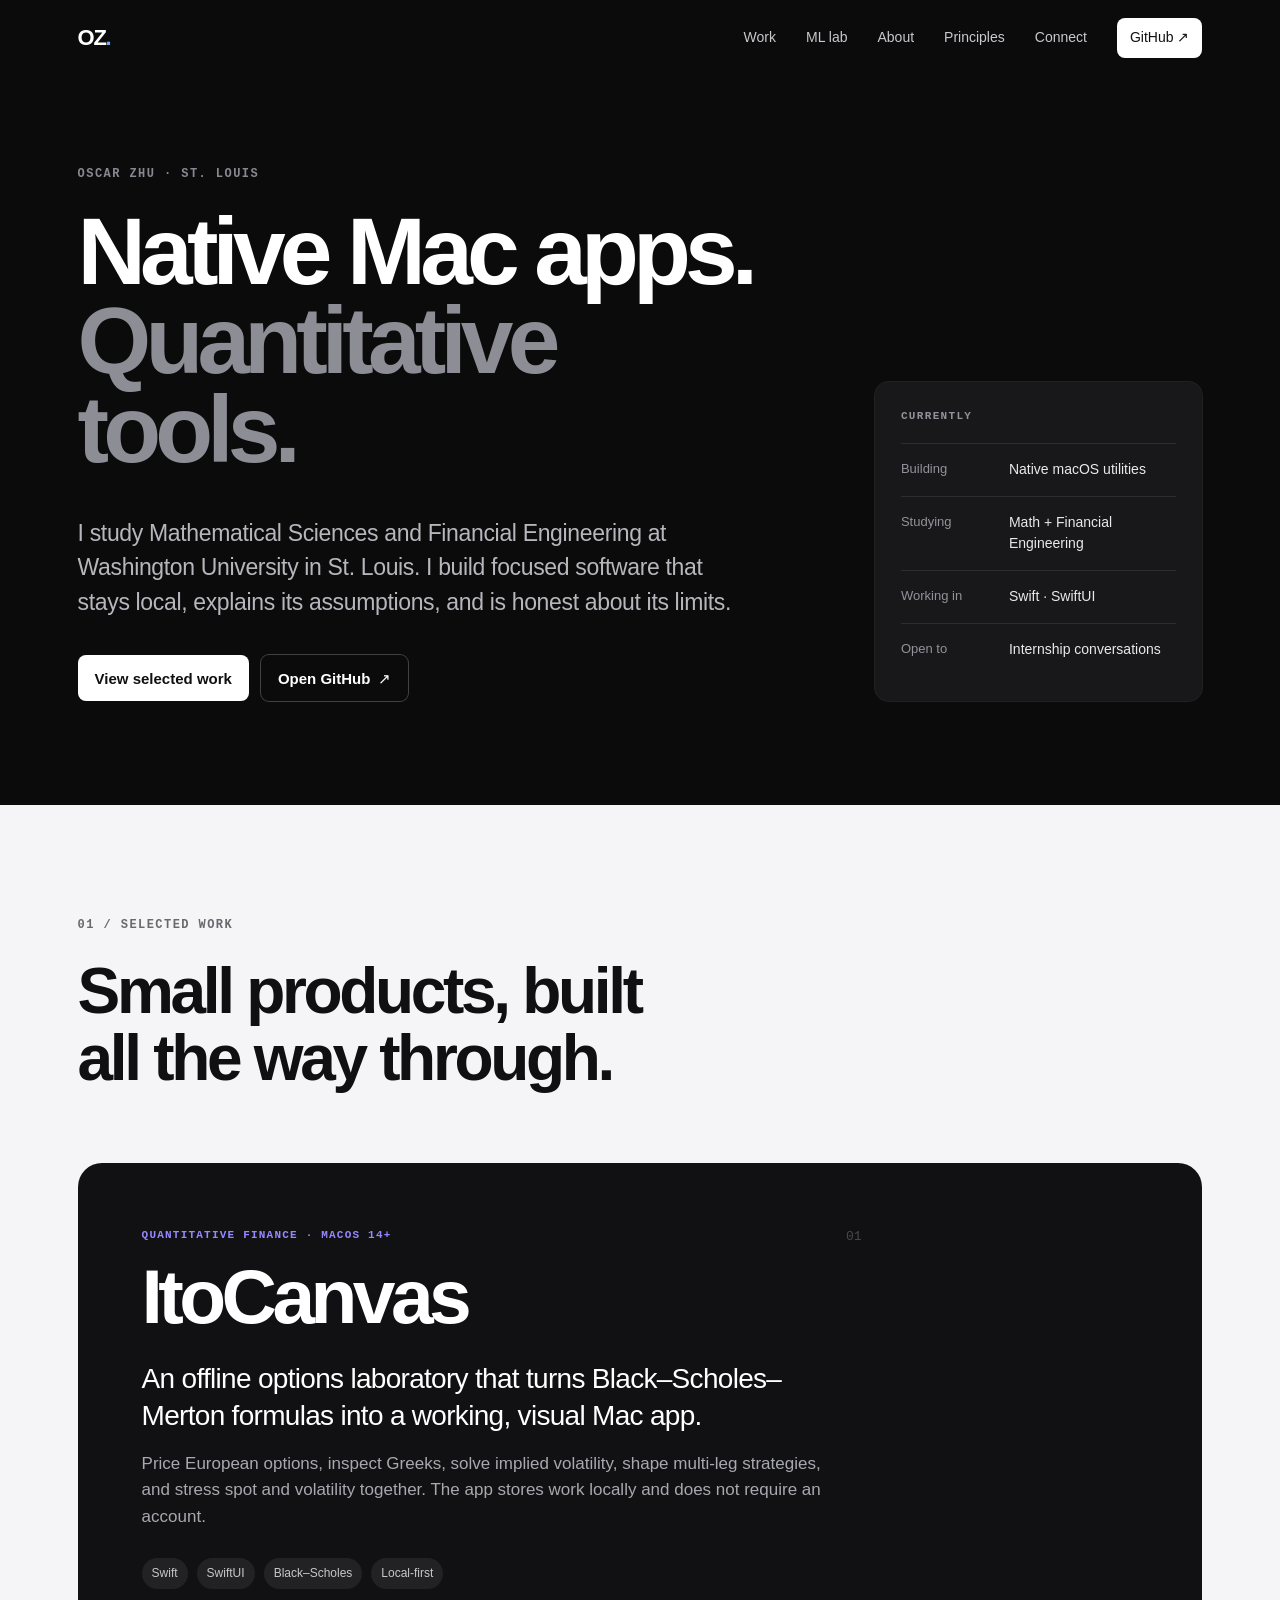
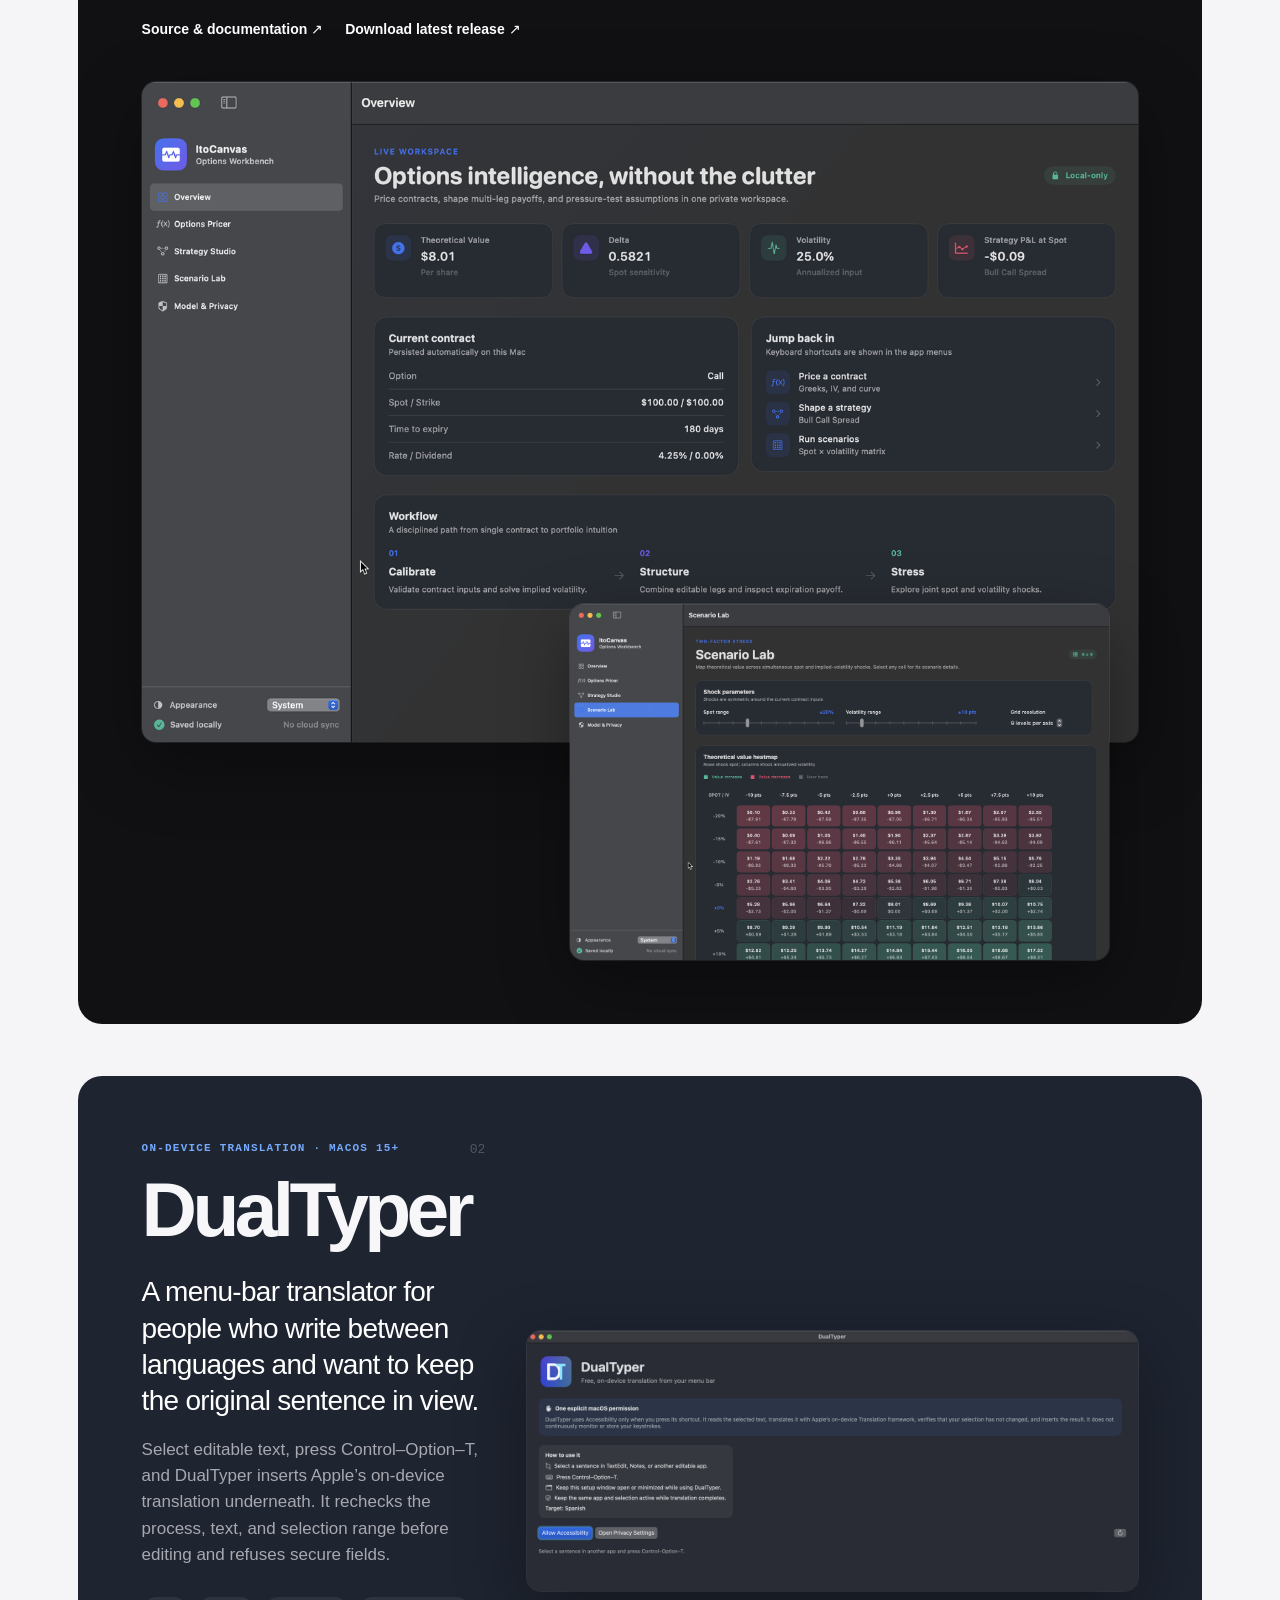
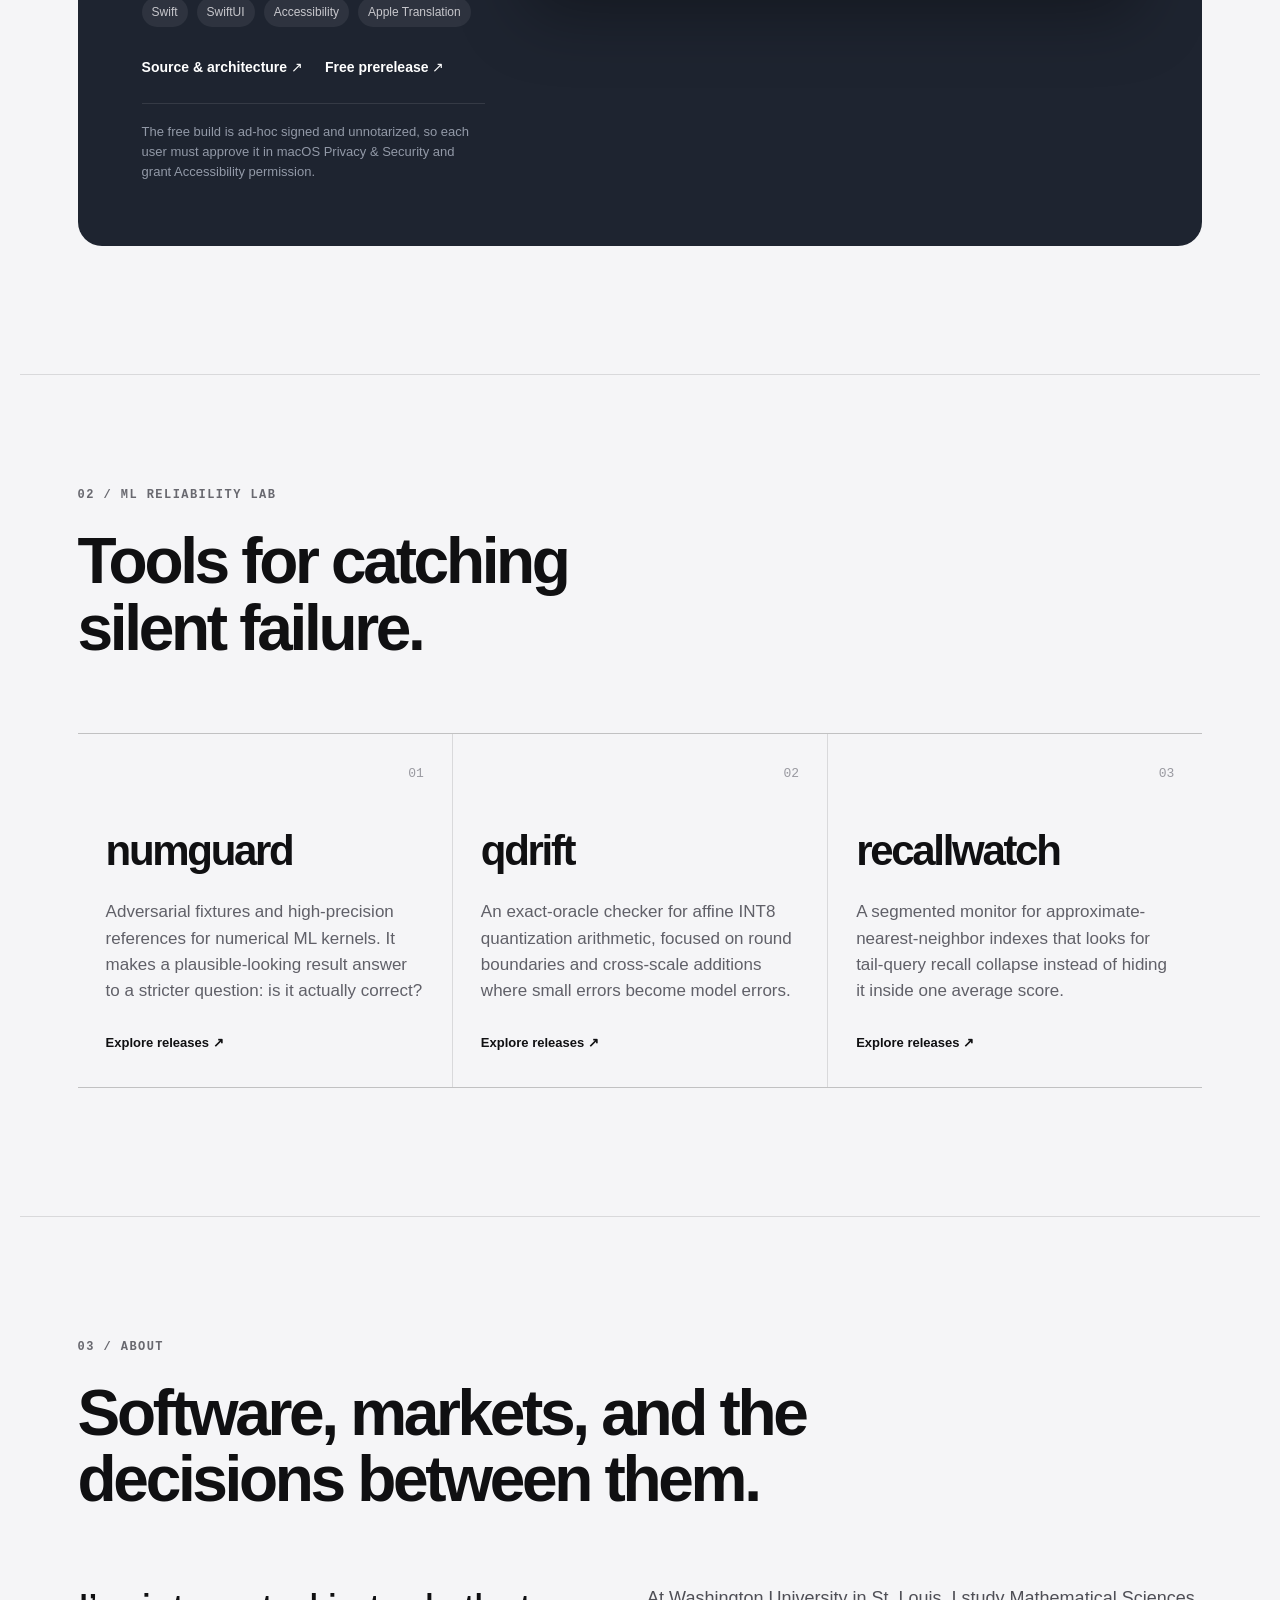
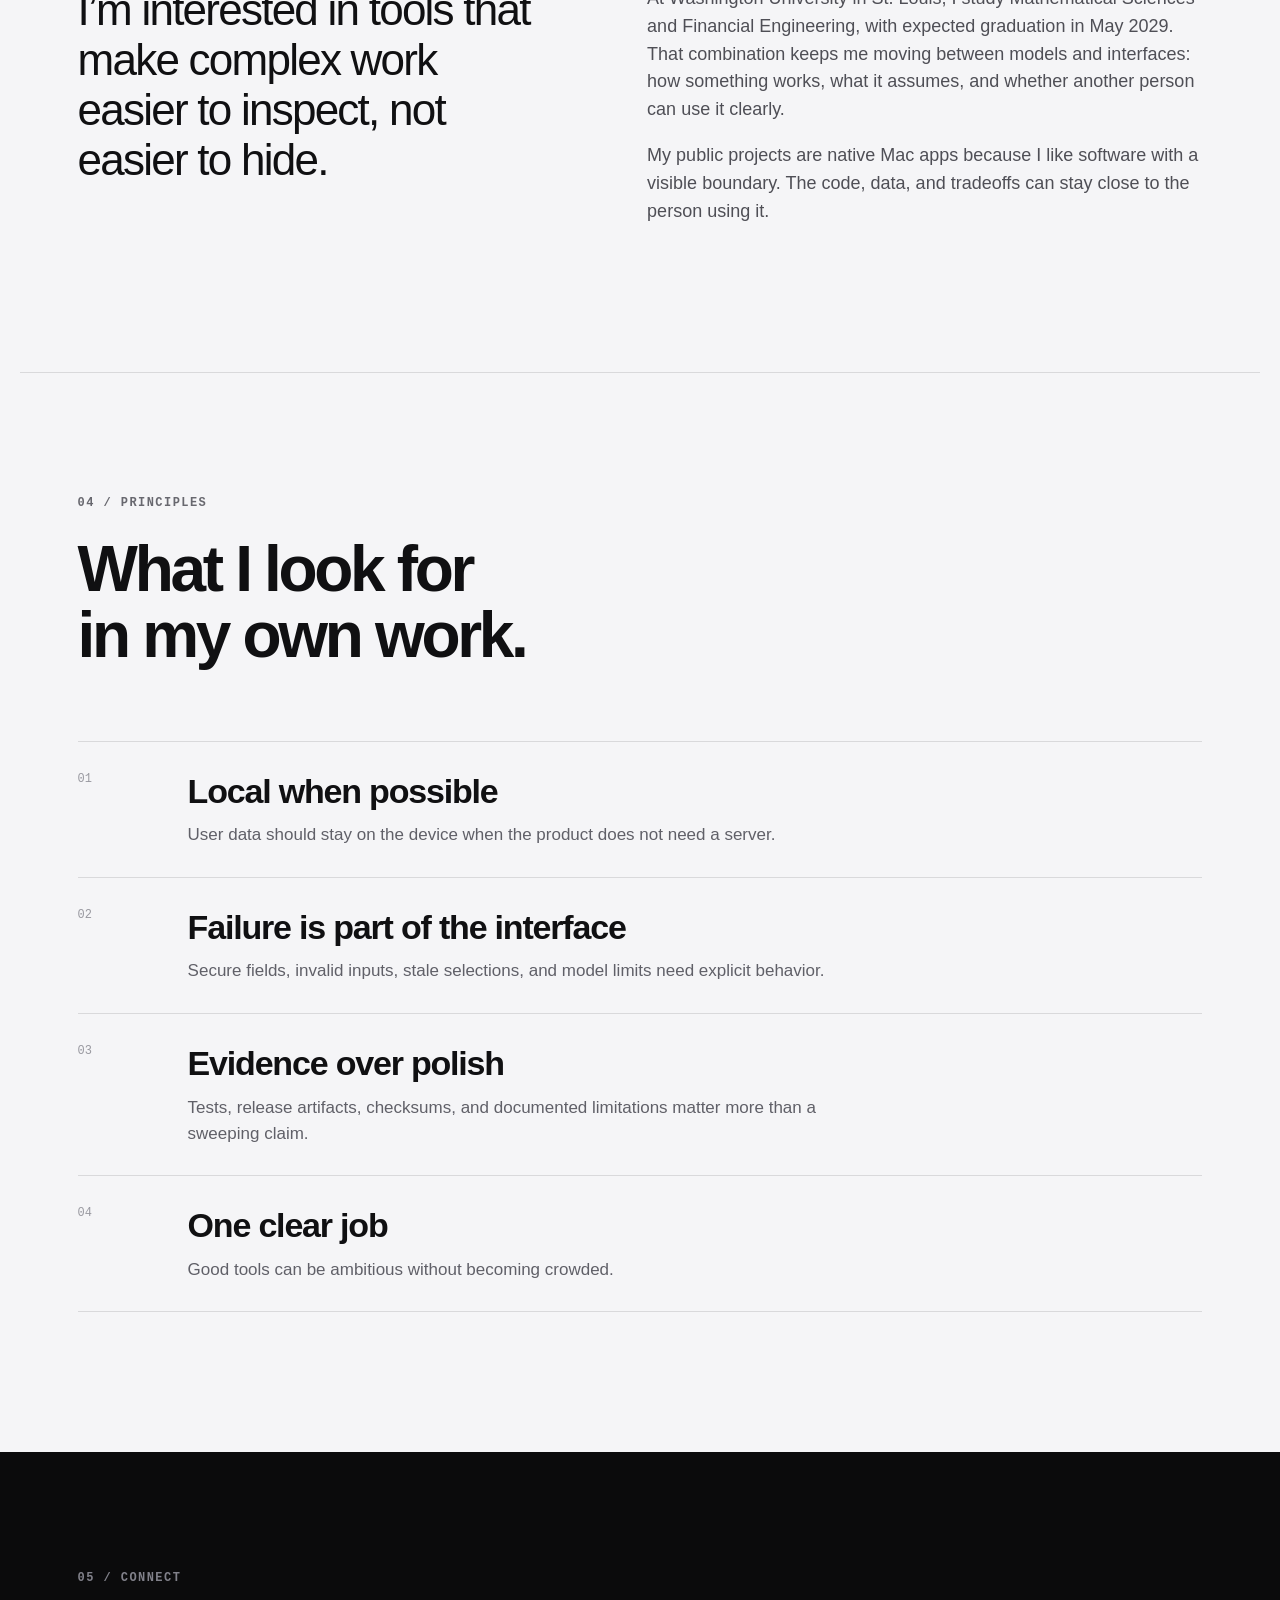
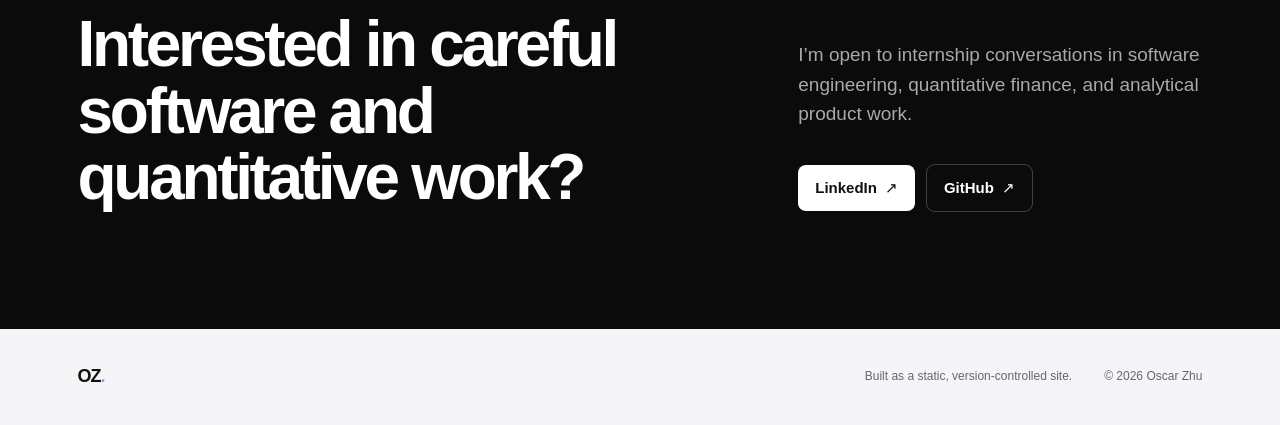
==== commit 2abbdb1f: "feat: showcase ML reliability work" ====
--- a/index.html
+++ b/index.html
@@ -3,24 +3,24 @@
 <head>
   <meta charset="utf-8">
   <meta name="viewport" content="width=device-width, initial-scale=1">
-  <title>zhuhroscar-tech — macOS &amp; quantitative software</title>
-  <meta name="description" content="zhuhroscar-tech builds native macOS apps and quantitative tools while studying Mathematical Sciences and Financial Engineering at a U.S. university.">
-  <meta name="author" content="zhuhroscar-tech">
+  <title>Oscar Zhu — macOS &amp; quantitative software</title>
+  <meta name="description" content="Oscar Zhu builds native macOS apps and quantitative tools while studying Mathematical Sciences and Financial Engineering at Washington University in St. Louis.">
+  <meta name="author" content="Oscar Zhu">
   <meta name="theme-color" content="#0b0b0c">
   <link rel="canonical" href="https://zhuhroscar-tech.github.io/">
   <link rel="icon" href="assets/favicon.svg" type="image/svg+xml">
   <link rel="manifest" href="site.webmanifest">
 
   <meta property="og:type" content="website">
-  <meta property="og:title" content="zhuhroscar-tech — macOS &amp; quantitative software">
+  <meta property="og:title" content="Oscar Zhu — macOS &amp; quantitative software">
   <meta property="og:description" content="Native Mac apps and quantitative tools that stay local, explain their assumptions, and do one job well.">
   <meta property="og:url" content="https://zhuhroscar-tech.github.io/">
   <meta property="og:image" content="https://zhuhroscar-tech.github.io/assets/og-card.png">
   <meta property="og:image:width" content="1200">
   <meta property="og:image:height" content="630">
-  <meta property="og:image:alt" content="zhuhroscar-tech portfolio: native Mac apps and quantitative tools">
+  <meta property="og:image:alt" content="Oscar Zhu portfolio: native Mac apps and quantitative tools">
   <meta name="twitter:card" content="summary_large_image">
-  <meta name="twitter:title" content="zhuhroscar-tech — macOS &amp; quantitative software">
+  <meta name="twitter:title" content="Oscar Zhu — macOS &amp; quantitative software">
   <meta name="twitter:description" content="Native Mac apps and quantitative tools built with care.">
   <meta name="twitter:image" content="https://zhuhroscar-tech.github.io/assets/og-card.png">
 
@@ -29,17 +29,17 @@
   {
     "@context": "https://schema.org",
     "@type": "Person",
-    "name": "zhuhroscar-tech",
+    "name": "Oscar Zhu",
     "url": "https://zhuhroscar-tech.github.io/",
     "sameAs": [
       "https://github.com/zhuhroscar-tech",
-      "https://www.REDACTED/"
+      "https://www.linkedin.com/in/huairuizhu/"
     ],
     "affiliation": {
       "@type": "CollegeOrUniversity",
-      "name": "a U.S. university"
+      "name": "Washington University in St. Louis"
     },
-    "knowsAbout": ["macOS development", "Swift", "SwiftUI", "quantitative finance"]
+    "knowsAbout": ["macOS development", "Linux development", "Swift", "SwiftUI", "machine learning reliability", "numerical analysis", "quantitative finance"]
   }
   </script>
 </head>
@@ -47,13 +47,14 @@
   <a class="skip-link" href="#main">Skip to content</a>
 
   <header class="site-header">
-    <a class="wordmark" href="/" aria-label="OZ. zhuhroscar-tech home">OZ<span>.</span></a>
+    <a class="wordmark" href="/" aria-label="OZ. Oscar Zhu home">OZ<span>.</span></a>
     <button class="menu-button" type="button" aria-expanded="false" aria-controls="site-nav">
       <span class="sr-only">Toggle navigation</span>
       <span></span><span></span>
     </button>
     <nav id="site-nav" aria-label="Main navigation">
       <a href="#work">Work</a>
+      <a href="#lab">ML lab</a>
       <a href="#about">About</a>
       <a href="#principles">Principles</a>
       <a href="#connect">Connect</a>
@@ -64,9 +65,9 @@
   <main id="main">
     <section class="hero" aria-labelledby="hero-title">
       <div class="hero-copy">
-        <p class="eyebrow">zhuhroscar-tech · St. Louis</p>
+        <p class="eyebrow">Oscar Zhu · St. Louis</p>
         <h1 id="hero-title">Native Mac apps.<br><span>Quantitative tools.</span></h1>
-        <p class="hero-intro">I study Mathematical Sciences and Financial Engineering at a U.S. university. I build focused software that stays local, explains its assumptions, and is honest about its limits.</p>
+        <p class="hero-intro">I study Mathematical Sciences and Financial Engineering at Washington University in St. Louis. I build focused software that stays local, explains its assumptions, and is honest about its limits.</p>
         <div class="hero-actions">
           <a class="button button-light" href="#work">View selected work</a>
           <a class="button button-quiet" href="https://github.com/zhuhroscar-tech">Open GitHub <span aria-hidden="true">↗</span></a>
@@ -134,15 +135,42 @@
       </article>
     </section>
 
+    <section class="lab-section" id="lab" aria-labelledby="lab-title">
+      <div class="section-heading reveal">
+        <p class="eyebrow">02 / ML reliability lab</p>
+        <h2 id="lab-title">Tools for catching silent failure.</h2>
+      </div>
+      <div class="lab-grid reveal">
+        <article class="lab-item">
+          <p class="project-index">01</p>
+          <h3><a href="https://github.com/zhuhroscar-tech/numguard">numguard</a></h3>
+          <p>Adversarial fixtures and high-precision references for numerical ML kernels. It makes a plausible-looking result answer to a stricter question: is it actually correct?</p>
+          <a class="text-link" href="https://github.com/zhuhroscar-tech/numguard/releases/latest">Explore releases <span aria-hidden="true">↗</span></a>
+        </article>
+        <article class="lab-item">
+          <p class="project-index">02</p>
+          <h3><a href="https://github.com/zhuhroscar-tech/qdrift">qdrift</a></h3>
+          <p>An exact-oracle checker for affine INT8 quantization arithmetic, focused on round boundaries and cross-scale additions where small errors become model errors.</p>
+          <a class="text-link" href="https://github.com/zhuhroscar-tech/qdrift/releases/latest">Explore releases <span aria-hidden="true">↗</span></a>
+        </article>
+        <article class="lab-item">
+          <p class="project-index">03</p>
+          <h3><a href="https://github.com/zhuhroscar-tech/recallwatch">recallwatch</a></h3>
+          <p>A segmented monitor for approximate-nearest-neighbor indexes that looks for tail-query recall collapse instead of hiding it inside one average score.</p>
+          <a class="text-link" href="https://github.com/zhuhroscar-tech/recallwatch/releases/latest">Explore releases <span aria-hidden="true">↗</span></a>
+        </article>
+      </div>
+    </section>
+
     <section class="about-section" id="about" aria-labelledby="about-title">
       <div class="section-heading reveal">
-        <p class="eyebrow">02 / About</p>
+        <p class="eyebrow">03 / About</p>
         <h2 id="about-title">Software, markets, and the decisions between them.</h2>
       </div>
       <div class="about-grid reveal">
         <p class="about-statement">I’m interested in tools that make complex work easier to inspect, not easier to hide.</p>
         <div class="about-copy">
-          <p>At a U.S. university, I study Mathematical Sciences and Financial Engineering, with expected graduation in May 2029. That combination keeps me moving between models and interfaces: how something works, what it assumes, and whether another person can use it clearly.</p>
+          <p>At Washington University in St. Louis, I study Mathematical Sciences and Financial Engineering, with expected graduation in May 2029. That combination keeps me moving between models and interfaces: how something works, what it assumes, and whether another person can use it clearly.</p>
           <p>My public projects are native Mac apps because I like software with a visible boundary. The code, data, and tradeoffs can stay close to the person using it.</p>
         </div>
       </div>
@@ -150,7 +178,7 @@
 
     <section class="principles-section" id="principles" aria-labelledby="principles-title">
       <div class="section-heading reveal">
-        <p class="eyebrow">03 / Principles</p>
+        <p class="eyebrow">04 / Principles</p>
         <h2 id="principles-title">What I look for in my own work.</h2>
       </div>
       <ol class="principles-list reveal">
@@ -162,13 +190,13 @@
     </section>
 
     <section class="connect-section" id="connect" aria-labelledby="connect-title">
-      <p class="eyebrow">04 / Connect</p>
+      <p class="eyebrow">05 / Connect</p>
       <div class="connect-grid">
         <h2 id="connect-title">Interested in careful software and quantitative work?</h2>
         <div>
           <p>I’m open to internship conversations in software engineering, quantitative finance, and analytical product work.</p>
           <div class="connect-links">
-            <a class="button button-light" href="https://www.REDACTED/">LinkedIn <span aria-hidden="true">↗</span></a>
+            <a class="button button-light" href="https://www.linkedin.com/in/huairuizhu/">LinkedIn <span aria-hidden="true">↗</span></a>
             <a class="button button-quiet" href="https://github.com/zhuhroscar-tech">GitHub <span aria-hidden="true">↗</span></a>
           </div>
         </div>
@@ -177,9 +205,9 @@
   </main>
 
   <footer>
-    <a class="wordmark" href="/" aria-label="OZ. zhuhroscar-tech home">OZ<span>.</span></a>
+    <a class="wordmark" href="/" aria-label="OZ. Oscar Zhu home">OZ<span>.</span></a>
     <p>Built as a static, version-controlled site.</p>
-    <p>© <span id="year">2026</span> zhuhroscar-tech</p>
+    <p>© <span id="year">2026</span> Oscar Zhu</p>
   </footer>
 
   <script src="script.js" defer></script>
--- a/styles.css
+++ b/styles.css
@@ -189,6 +189,17 @@
 .project-dualtyper .product-frame { grid-column: 2; grid-row: 1; }
 .project-dualtyper .project-copy { grid-column: 1; grid-row: 1; }
 
+.lab-section { width: min(100%, var(--max)); margin: 0 auto; padding: 112px var(--pad) 128px; border-top: 1px solid var(--line); }
+.lab-grid { display: grid; grid-template-columns: repeat(3, 1fr); gap: 1px; background: var(--line); border-top: 1px solid var(--line); border-bottom: 1px solid var(--line); }
+.lab-item { min-height: 300px; padding: 30px 28px 34px; background: var(--paper); display: flex; flex-direction: column; }
+.lab-item .project-index { float: none; align-self: flex-end; margin: 0 0 34px; color: #9999a0; }
+.lab-item h3 { margin: 0 0 16px; font-size: clamp(29px, 3.5vw, 42px); font-weight: 620; letter-spacing: -0.055em; }
+.lab-item h3 a { color: inherit; text-decoration: none; }
+.lab-item h3 a:hover { text-decoration: underline; text-underline-offset: 5px; }
+.lab-item p:not(.project-index) { margin: 0; color: #606068; line-height: 1.55; }
+.text-link { margin-top: auto; padding-top: 28px; color: var(--ink); font-size: 13px; font-weight: 600; }
+.text-link:hover { text-decoration: underline; text-underline-offset: 5px; }
+
 .about-section { padding-top: 122px; padding-bottom: 128px; border-top: 1px solid var(--line); }
 .about-grid { display: grid; grid-template-columns: 0.9fr 1.1fr; gap: clamp(52px, 9vw, 140px); }
 .about-statement { margin: 0; font-size: clamp(28px, 4vw, 44px); line-height: 1.14; letter-spacing: -0.04em; }
@@ -229,6 +240,7 @@
   .project-dualtyper { grid-template-columns: 1fr; }
   .project-dualtyper .project-copy, .project-dualtyper .product-frame { grid-column: auto; grid-row: auto; }
   .about-grid, .connect-grid { grid-template-columns: 1fr; }
+  .lab-grid { grid-template-columns: 1fr; }
   .about-statement { max-width: 690px; }
 }
 
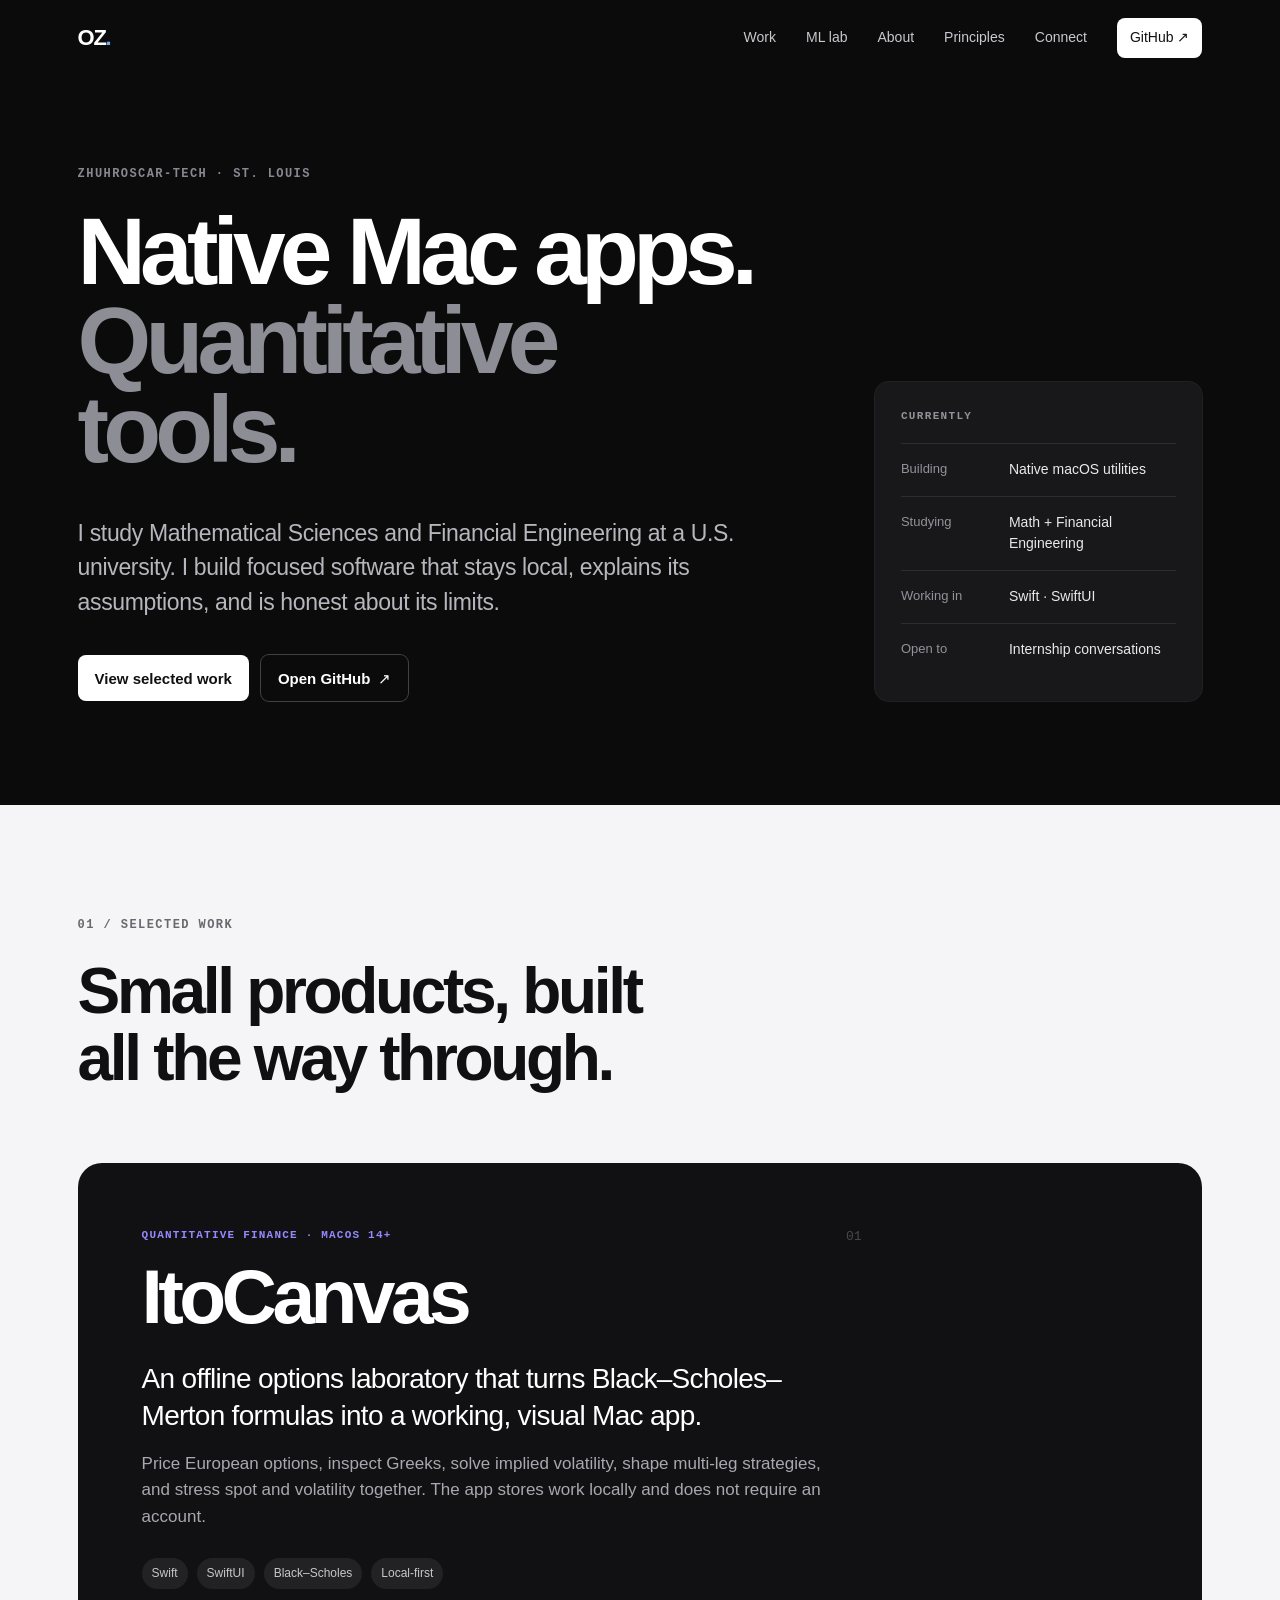
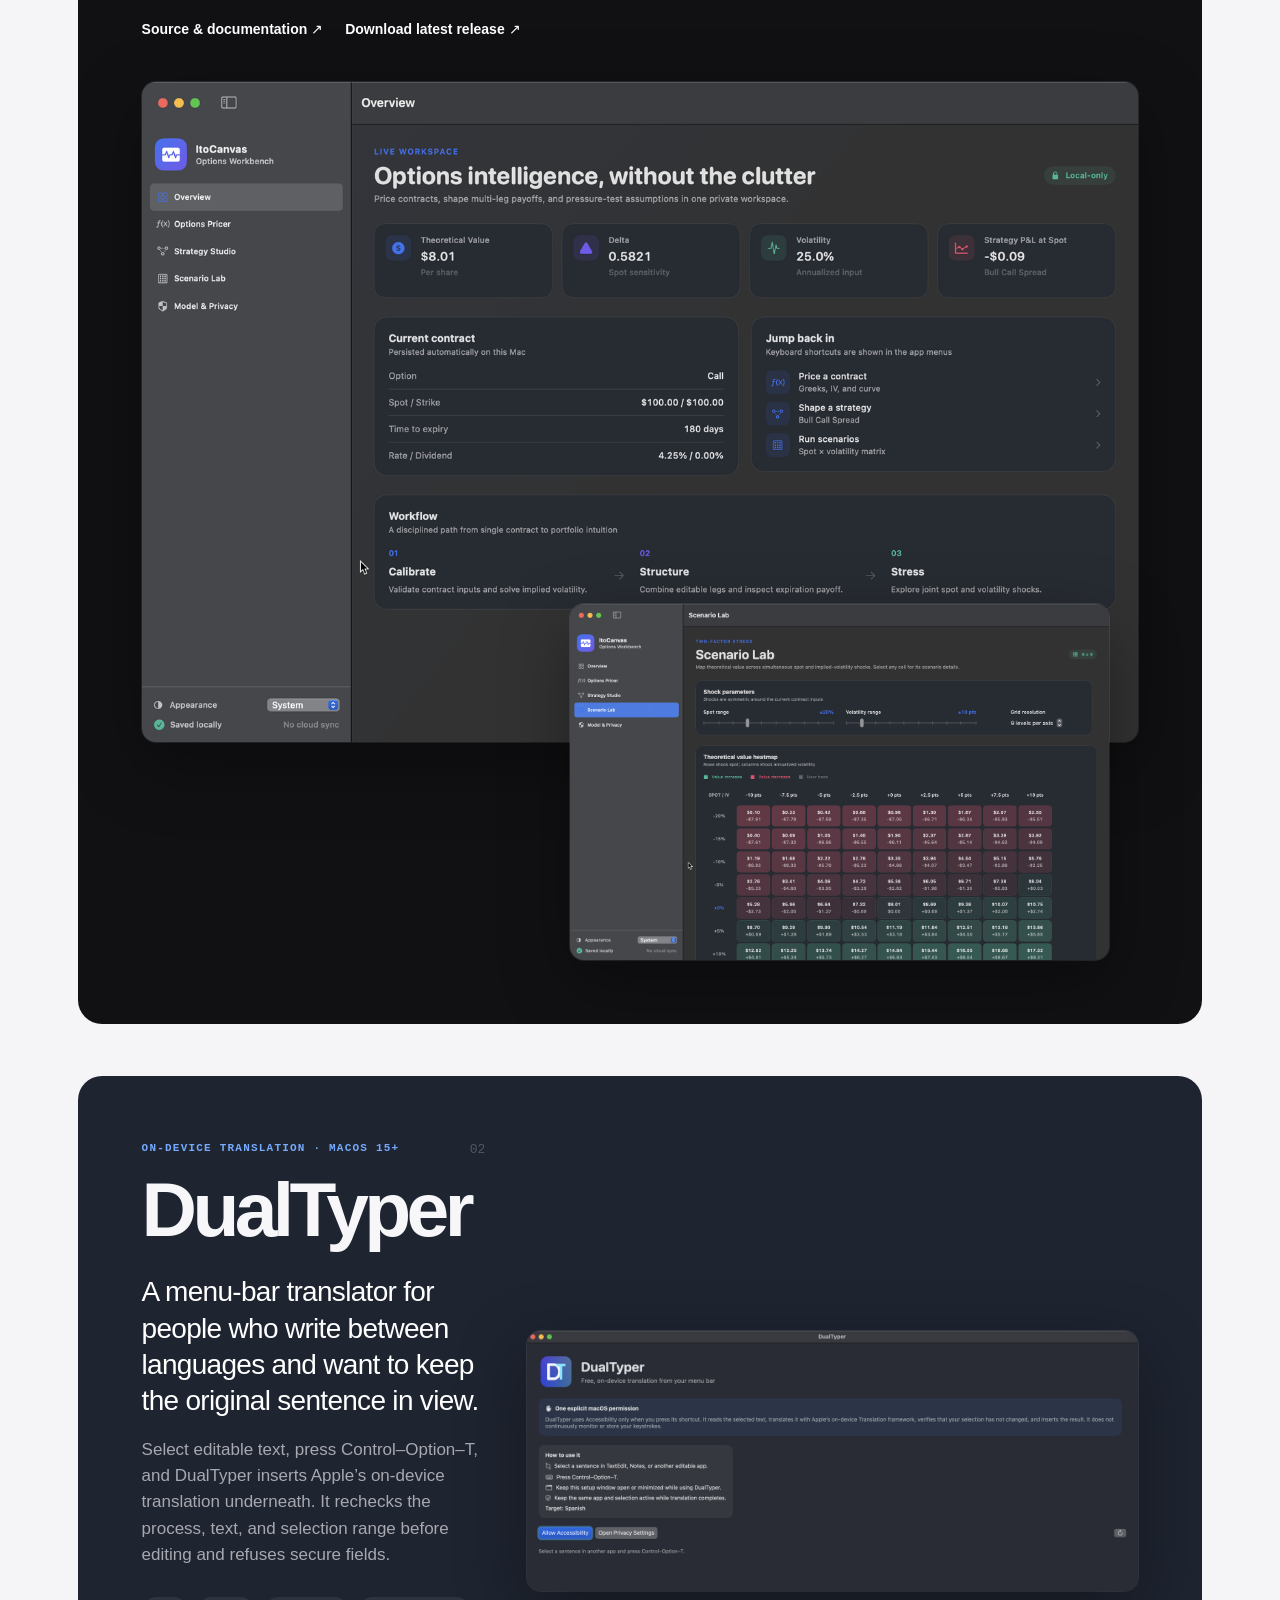
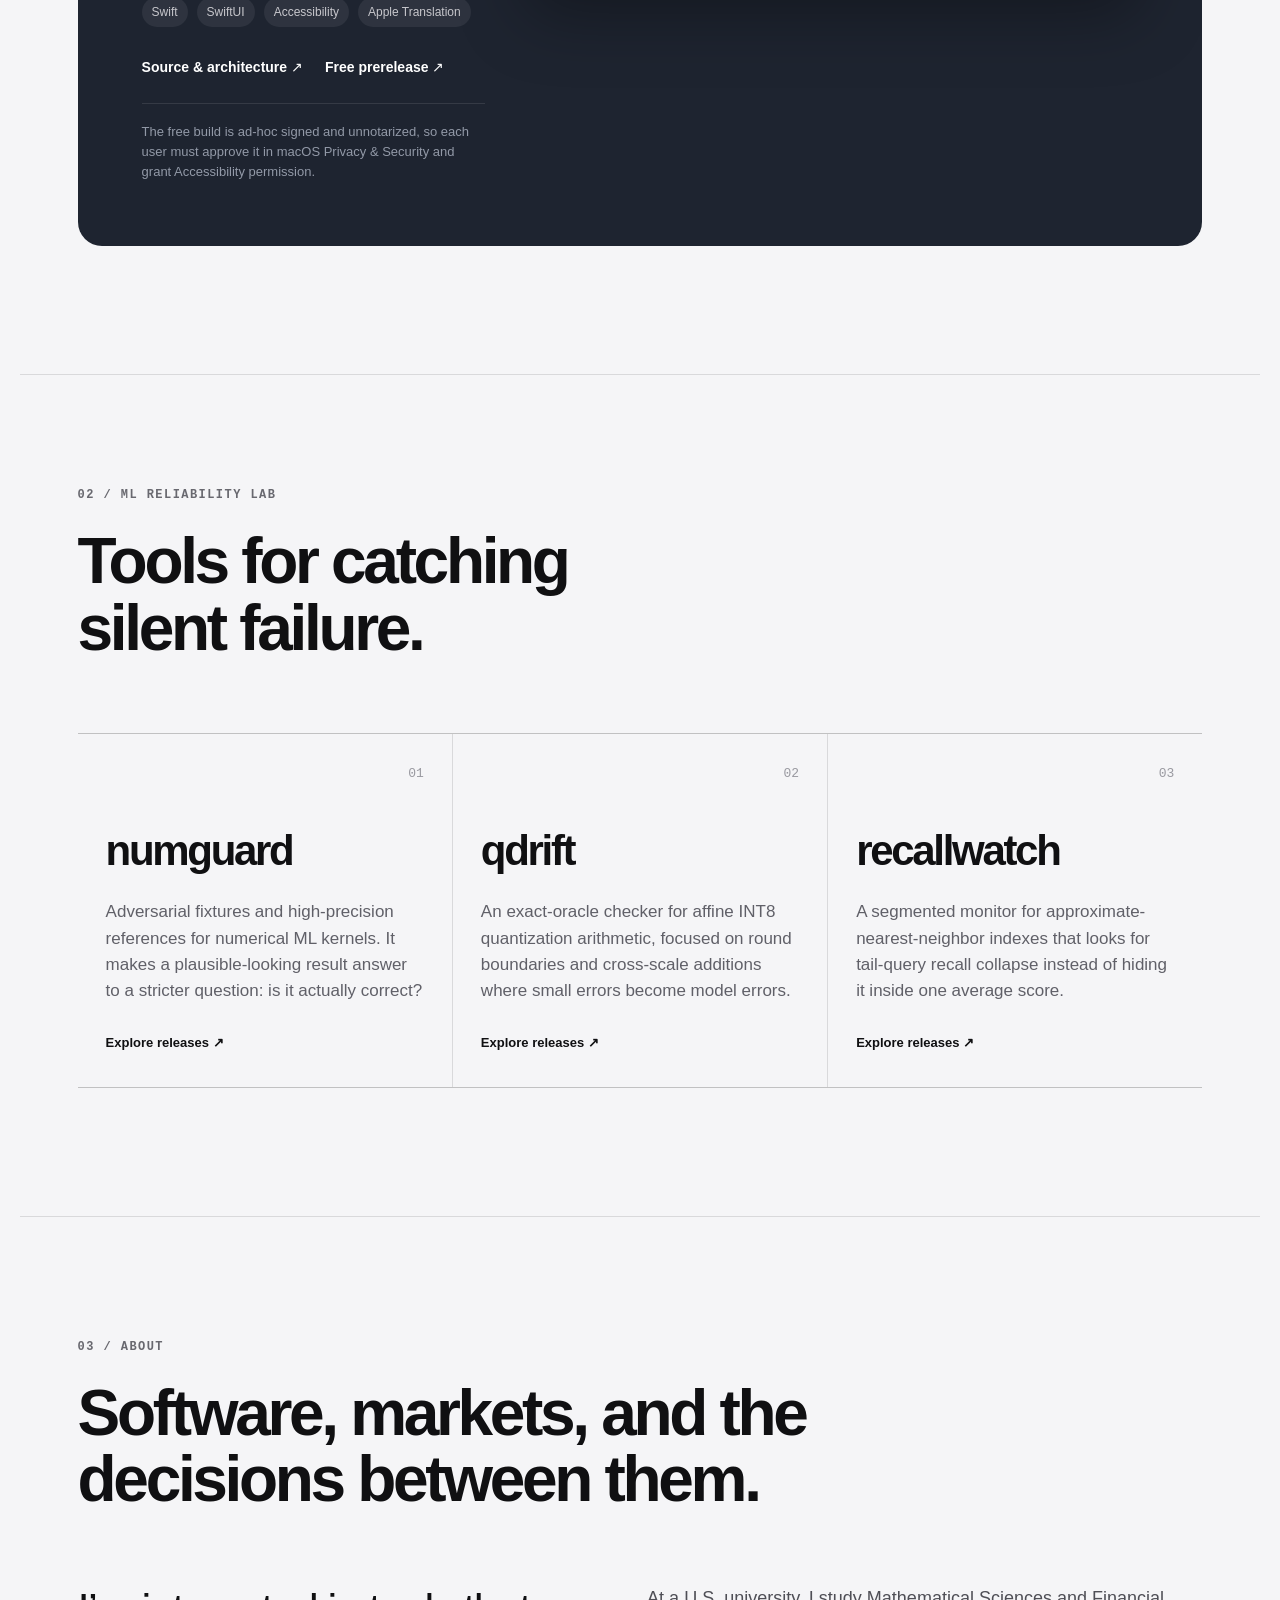
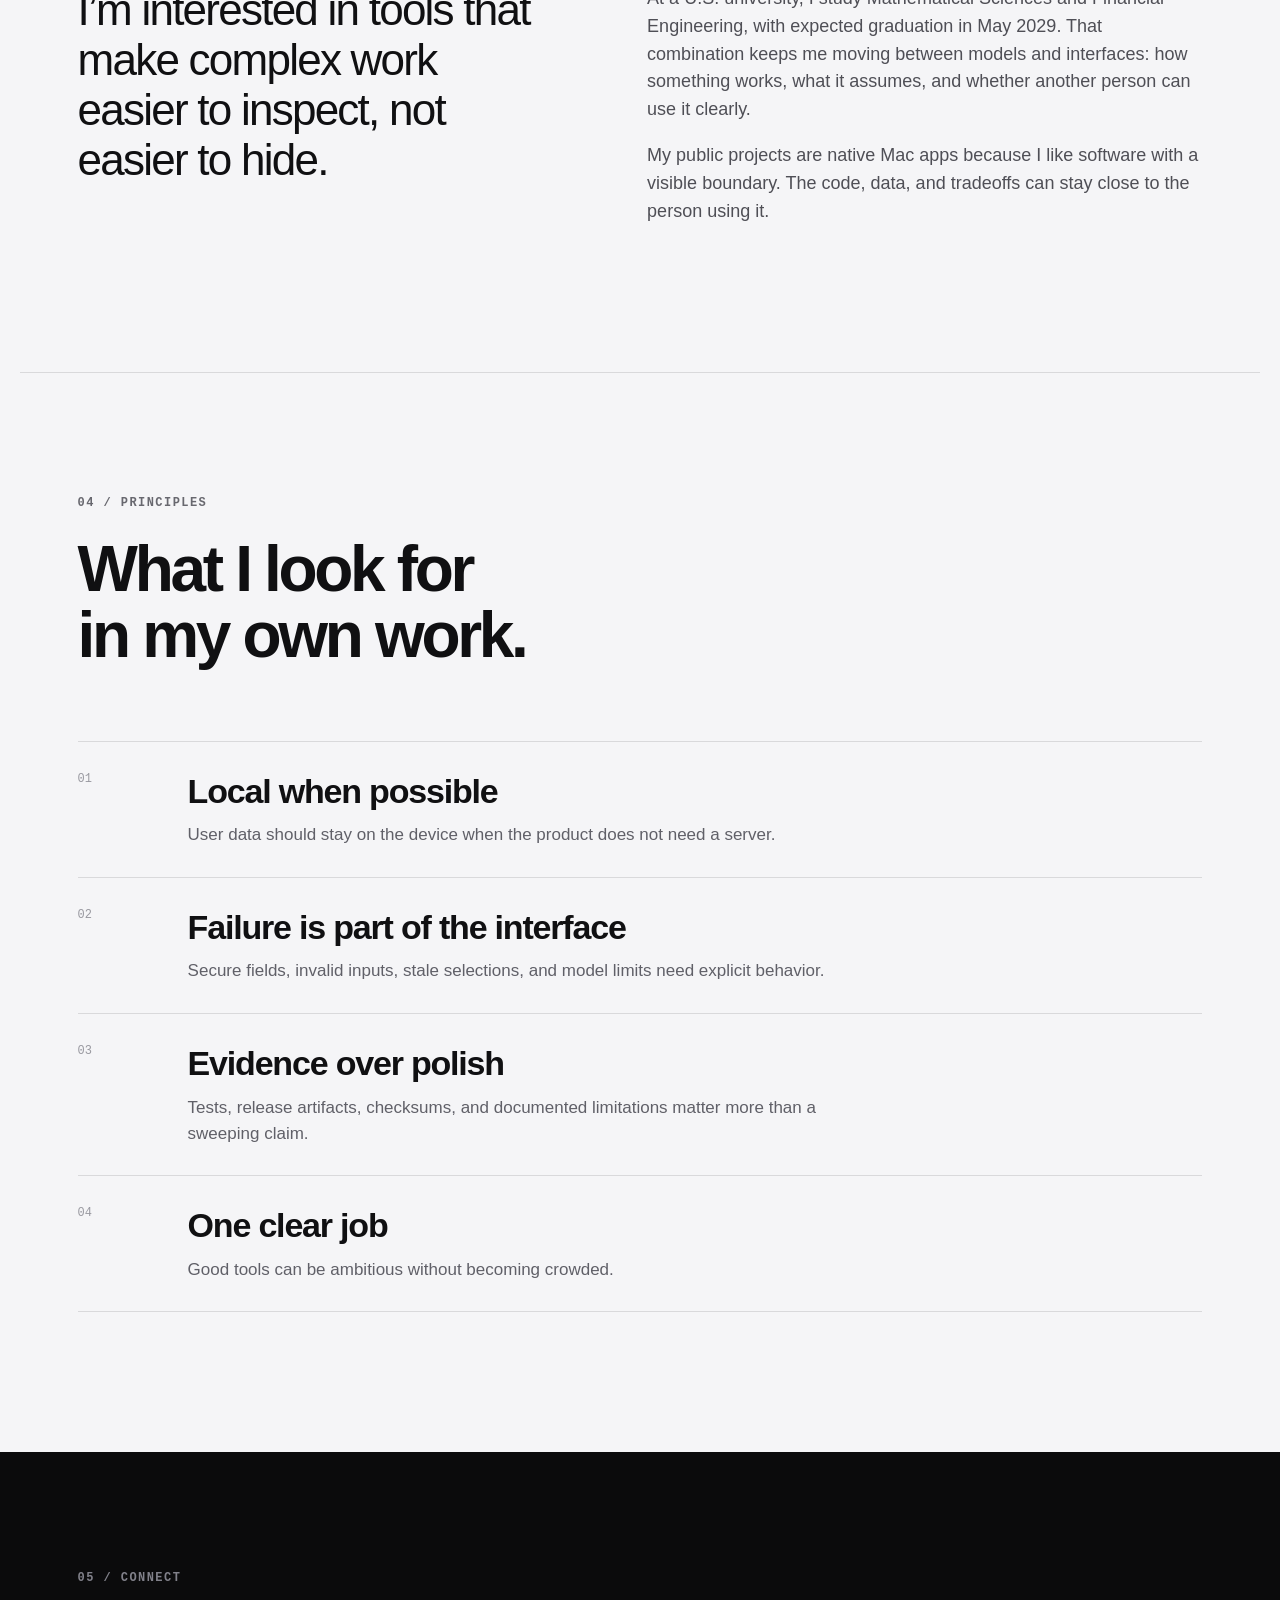
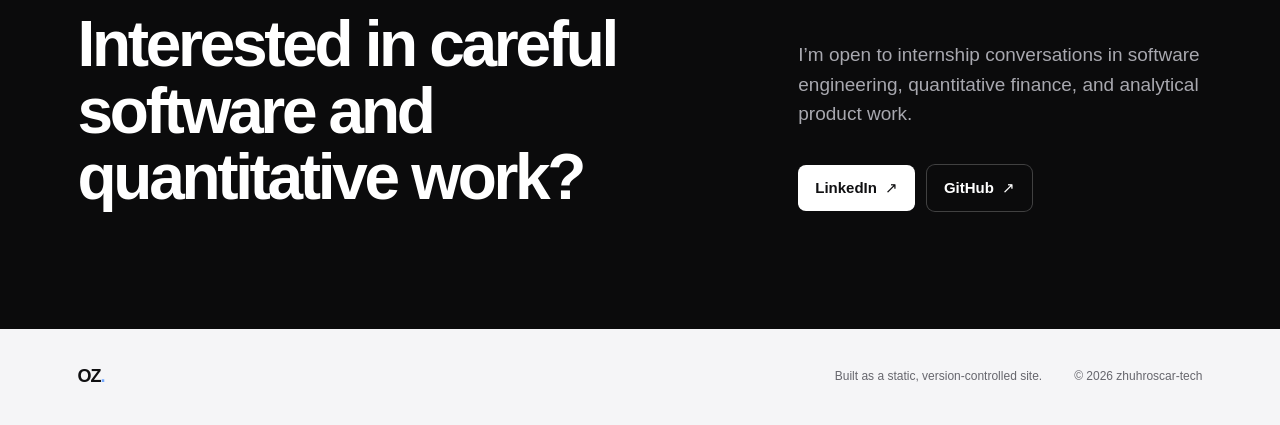
==== commit 6faa02d5: "feat: showcase ML reliability work" ====
--- a/index.html
+++ b/index.html
@@ -3,24 +3,24 @@
 <head>
   <meta charset="utf-8">
   <meta name="viewport" content="width=device-width, initial-scale=1">
-  <title>Oscar Zhu — macOS &amp; quantitative software</title>
-  <meta name="description" content="Oscar Zhu builds native macOS apps and quantitative tools while studying Mathematical Sciences and Financial Engineering at Washington University in St. Louis.">
-  <meta name="author" content="Oscar Zhu">
+  <title>zhuhroscar-tech — macOS &amp; quantitative software</title>
+  <meta name="description" content="zhuhroscar-tech builds native macOS apps and quantitative tools while studying Mathematical Sciences and Financial Engineering at a U.S. university.">
+  <meta name="author" content="zhuhroscar-tech">
   <meta name="theme-color" content="#0b0b0c">
   <link rel="canonical" href="https://zhuhroscar-tech.github.io/">
   <link rel="icon" href="assets/favicon.svg" type="image/svg+xml">
   <link rel="manifest" href="site.webmanifest">
 
   <meta property="og:type" content="website">
-  <meta property="og:title" content="Oscar Zhu — macOS &amp; quantitative software">
+  <meta property="og:title" content="zhuhroscar-tech — macOS &amp; quantitative software">
   <meta property="og:description" content="Native Mac apps and quantitative tools that stay local, explain their assumptions, and do one job well.">
   <meta property="og:url" content="https://zhuhroscar-tech.github.io/">
   <meta property="og:image" content="https://zhuhroscar-tech.github.io/assets/og-card.png">
   <meta property="og:image:width" content="1200">
   <meta property="og:image:height" content="630">
-  <meta property="og:image:alt" content="Oscar Zhu portfolio: native Mac apps and quantitative tools">
+  <meta property="og:image:alt" content="zhuhroscar-tech portfolio: native Mac apps and quantitative tools">
   <meta name="twitter:card" content="summary_large_image">
-  <meta name="twitter:title" content="Oscar Zhu — macOS &amp; quantitative software">
+  <meta name="twitter:title" content="zhuhroscar-tech — macOS &amp; quantitative software">
   <meta name="twitter:description" content="Native Mac apps and quantitative tools built with care.">
   <meta name="twitter:image" content="https://zhuhroscar-tech.github.io/assets/og-card.png">
 
@@ -29,15 +29,15 @@
   {
     "@context": "https://schema.org",
     "@type": "Person",
-    "name": "Oscar Zhu",
+    "name": "zhuhroscar-tech",
     "url": "https://zhuhroscar-tech.github.io/",
     "sameAs": [
       "https://github.com/zhuhroscar-tech",
-      "https://www.linkedin.com/in/huairuizhu/"
+      "https://www.REDACTED/"
     ],
     "affiliation": {
       "@type": "CollegeOrUniversity",
-      "name": "Washington University in St. Louis"
+      "name": "a U.S. university"
     },
     "knowsAbout": ["macOS development", "Linux development", "Swift", "SwiftUI", "machine learning reliability", "numerical analysis", "quantitative finance"]
   }
@@ -47,7 +47,7 @@
   <a class="skip-link" href="#main">Skip to content</a>
 
   <header class="site-header">
-    <a class="wordmark" href="/" aria-label="OZ. Oscar Zhu home">OZ<span>.</span></a>
+    <a class="wordmark" href="/" aria-label="OZ. zhuhroscar-tech home">OZ<span>.</span></a>
     <button class="menu-button" type="button" aria-expanded="false" aria-controls="site-nav">
       <span class="sr-only">Toggle navigation</span>
       <span></span><span></span>
@@ -65,9 +65,9 @@
   <main id="main">
     <section class="hero" aria-labelledby="hero-title">
       <div class="hero-copy">
-        <p class="eyebrow">Oscar Zhu · St. Louis</p>
+        <p class="eyebrow">zhuhroscar-tech · St. Louis</p>
         <h1 id="hero-title">Native Mac apps.<br><span>Quantitative tools.</span></h1>
-        <p class="hero-intro">I study Mathematical Sciences and Financial Engineering at Washington University in St. Louis. I build focused software that stays local, explains its assumptions, and is honest about its limits.</p>
+        <p class="hero-intro">I study Mathematical Sciences and Financial Engineering at a U.S. university. I build focused software that stays local, explains its assumptions, and is honest about its limits.</p>
         <div class="hero-actions">
           <a class="button button-light" href="#work">View selected work</a>
           <a class="button button-quiet" href="https://github.com/zhuhroscar-tech">Open GitHub <span aria-hidden="true">↗</span></a>
@@ -170,7 +170,7 @@
       <div class="about-grid reveal">
         <p class="about-statement">I’m interested in tools that make complex work easier to inspect, not easier to hide.</p>
         <div class="about-copy">
-          <p>At Washington University in St. Louis, I study Mathematical Sciences and Financial Engineering, with expected graduation in May 2029. That combination keeps me moving between models and interfaces: how something works, what it assumes, and whether another person can use it clearly.</p>
+          <p>At a U.S. university, I study Mathematical Sciences and Financial Engineering, with expected graduation in May 2029. That combination keeps me moving between models and interfaces: how something works, what it assumes, and whether another person can use it clearly.</p>
           <p>My public projects are native Mac apps because I like software with a visible boundary. The code, data, and tradeoffs can stay close to the person using it.</p>
         </div>
       </div>
@@ -196,7 +196,7 @@
         <div>
           <p>I’m open to internship conversations in software engineering, quantitative finance, and analytical product work.</p>
           <div class="connect-links">
-            <a class="button button-light" href="https://www.linkedin.com/in/huairuizhu/">LinkedIn <span aria-hidden="true">↗</span></a>
+            <a class="button button-light" href="https://www.REDACTED/">LinkedIn <span aria-hidden="true">↗</span></a>
             <a class="button button-quiet" href="https://github.com/zhuhroscar-tech">GitHub <span aria-hidden="true">↗</span></a>
           </div>
         </div>
@@ -205,9 +205,9 @@
   </main>
 
   <footer>
-    <a class="wordmark" href="/" aria-label="OZ. Oscar Zhu home">OZ<span>.</span></a>
+    <a class="wordmark" href="/" aria-label="OZ. zhuhroscar-tech home">OZ<span>.</span></a>
     <p>Built as a static, version-controlled site.</p>
-    <p>© <span id="year">2026</span> Oscar Zhu</p>
+    <p>© <span id="year">2026</span> zhuhroscar-tech</p>
   </footer>
 
   <script src="script.js" defer></script>
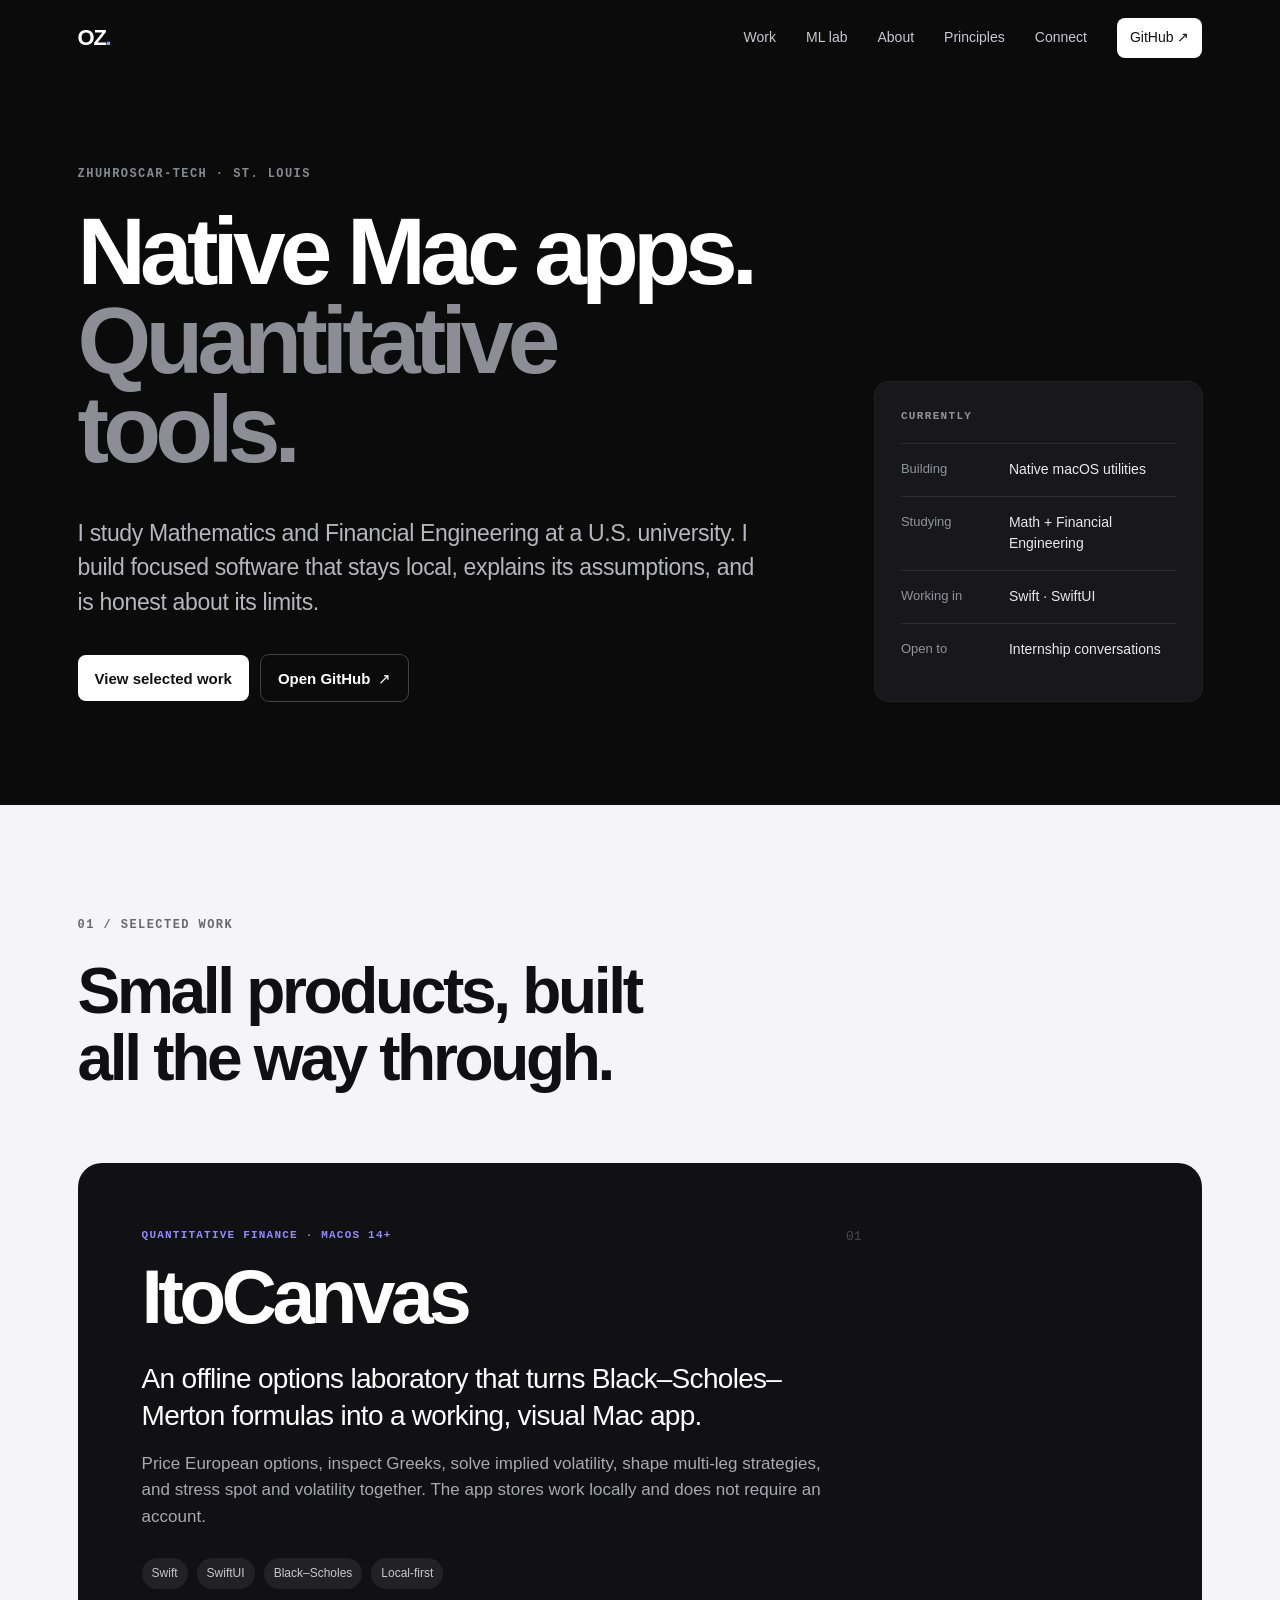
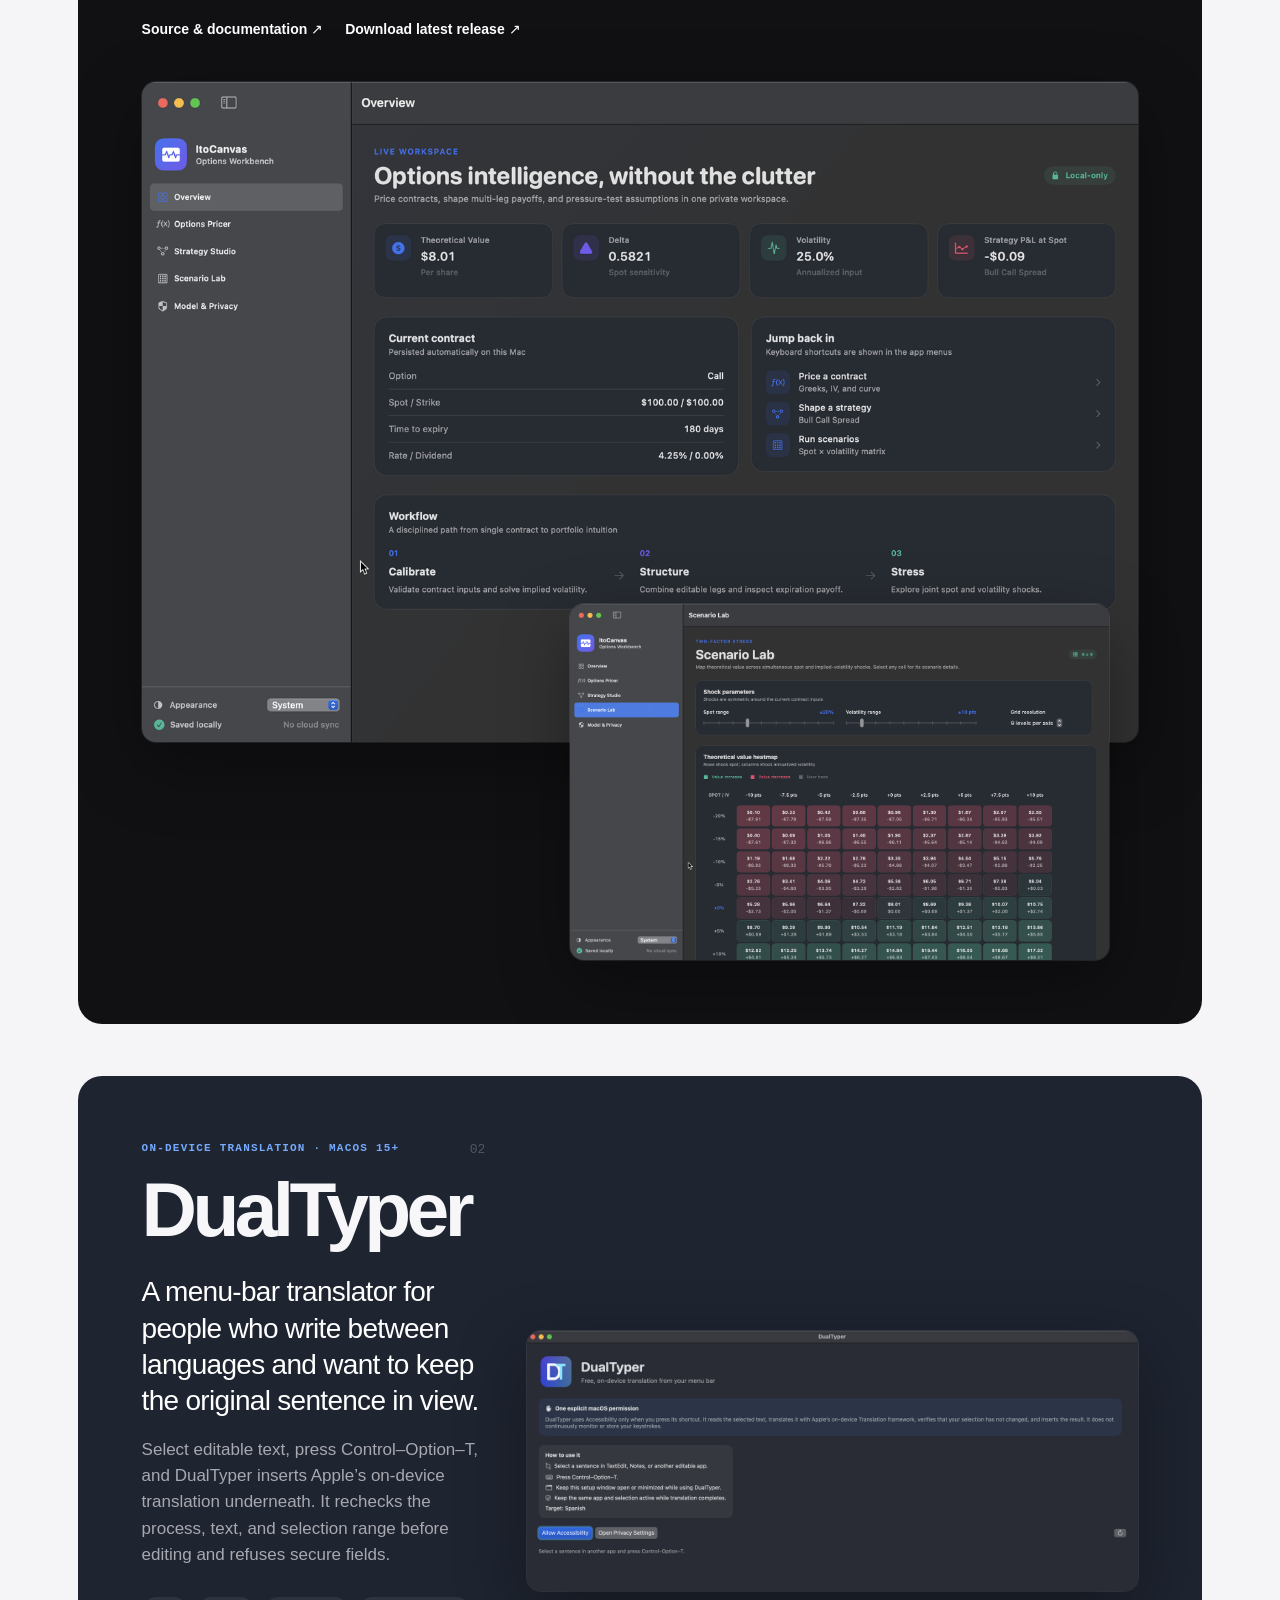
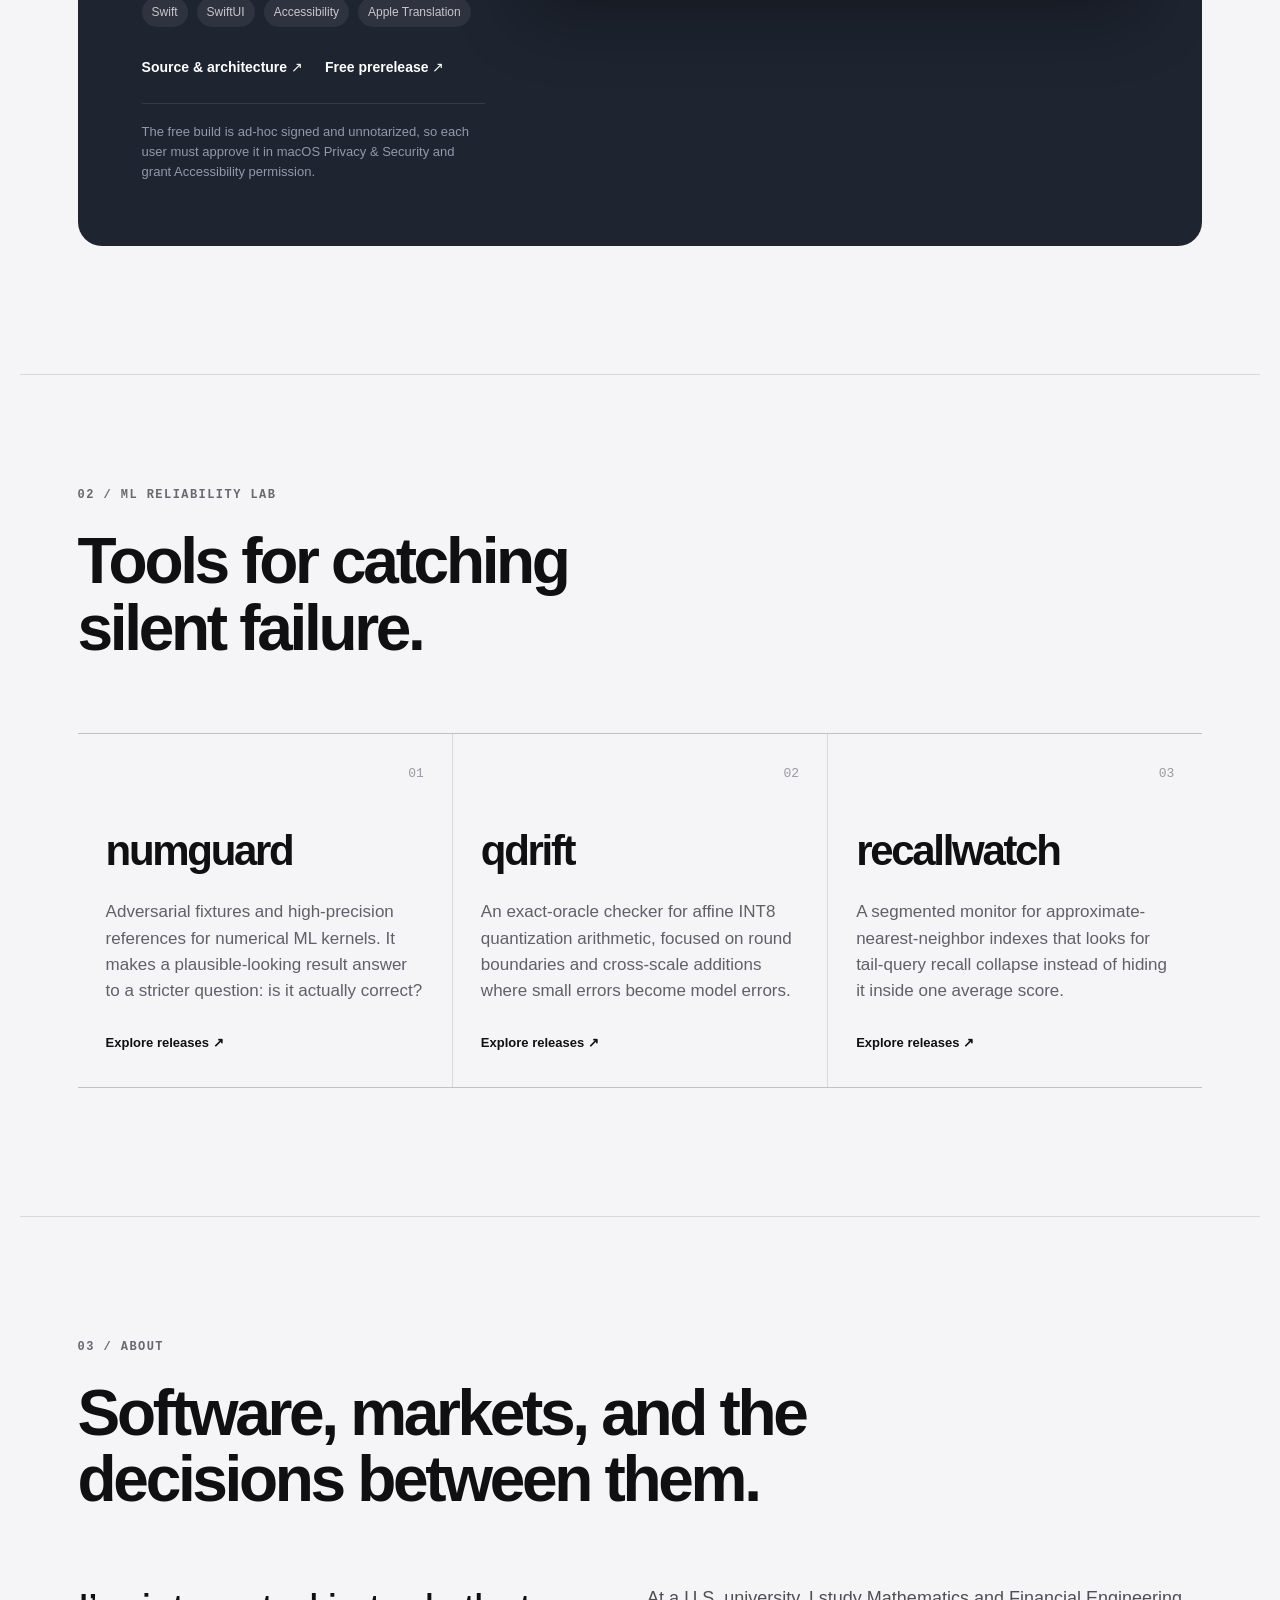
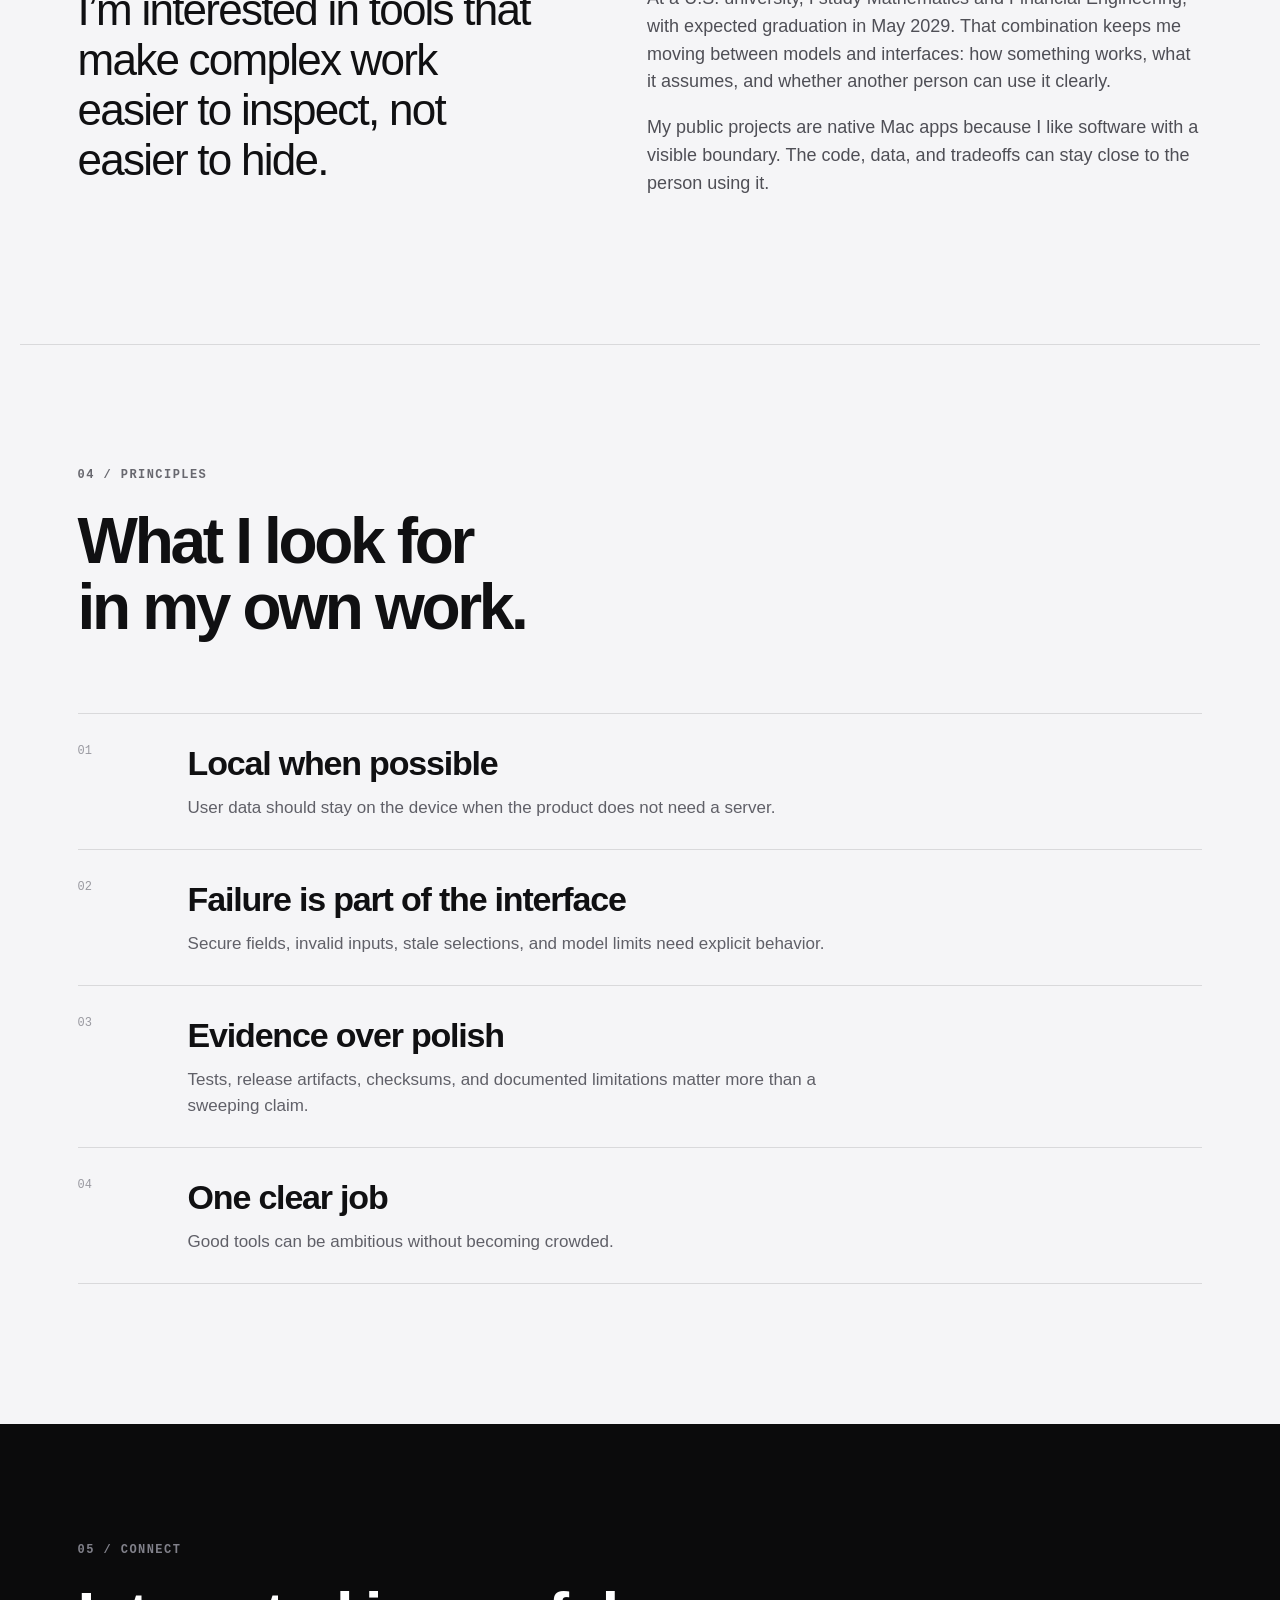
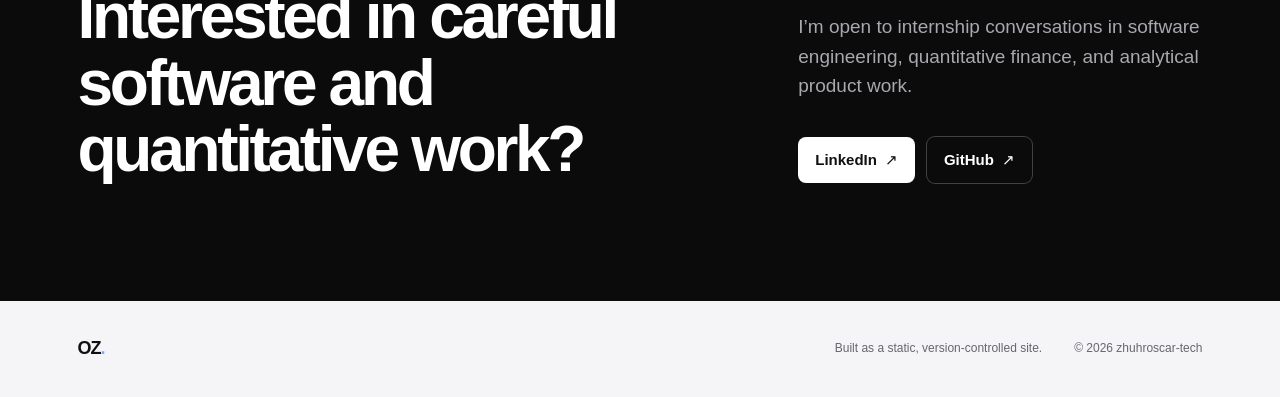
==== commit 0b7bd08e: "fix: correct portfolio program copy" ====
--- a/index.html
+++ b/index.html
@@ -4,7 +4,7 @@
   <meta charset="utf-8">
   <meta name="viewport" content="width=device-width, initial-scale=1">
   <title>zhuhroscar-tech — macOS &amp; quantitative software</title>
-  <meta name="description" content="zhuhroscar-tech builds native macOS apps and quantitative tools while studying Mathematical Sciences and Financial Engineering at a U.S. university.">
+  <meta name="description" content="zhuhroscar-tech builds native macOS apps and quantitative tools while studying Mathematics and Financial Engineering at a U.S. university.">
   <meta name="author" content="zhuhroscar-tech">
   <meta name="theme-color" content="#0b0b0c">
   <link rel="canonical" href="https://zhuhroscar-tech.github.io/">
@@ -67,7 +67,7 @@
       <div class="hero-copy">
         <p class="eyebrow">zhuhroscar-tech · St. Louis</p>
         <h1 id="hero-title">Native Mac apps.<br><span>Quantitative tools.</span></h1>
-        <p class="hero-intro">I study Mathematical Sciences and Financial Engineering at a U.S. university. I build focused software that stays local, explains its assumptions, and is honest about its limits.</p>
+        <p class="hero-intro">I study Mathematics and Financial Engineering at a U.S. university. I build focused software that stays local, explains its assumptions, and is honest about its limits.</p>
         <div class="hero-actions">
           <a class="button button-light" href="#work">View selected work</a>
           <a class="button button-quiet" href="https://github.com/zhuhroscar-tech">Open GitHub <span aria-hidden="true">↗</span></a>
@@ -170,7 +170,7 @@
       <div class="about-grid reveal">
         <p class="about-statement">I’m interested in tools that make complex work easier to inspect, not easier to hide.</p>
         <div class="about-copy">
-          <p>At a U.S. university, I study Mathematical Sciences and Financial Engineering, with expected graduation in May 2029. That combination keeps me moving between models and interfaces: how something works, what it assumes, and whether another person can use it clearly.</p>
+          <p>At a U.S. university, I study Mathematics and Financial Engineering, with expected graduation in May 2029. That combination keeps me moving between models and interfaces: how something works, what it assumes, and whether another person can use it clearly.</p>
           <p>My public projects are native Mac apps because I like software with a visible boundary. The code, data, and tradeoffs can stay close to the person using it.</p>
         </div>
       </div>
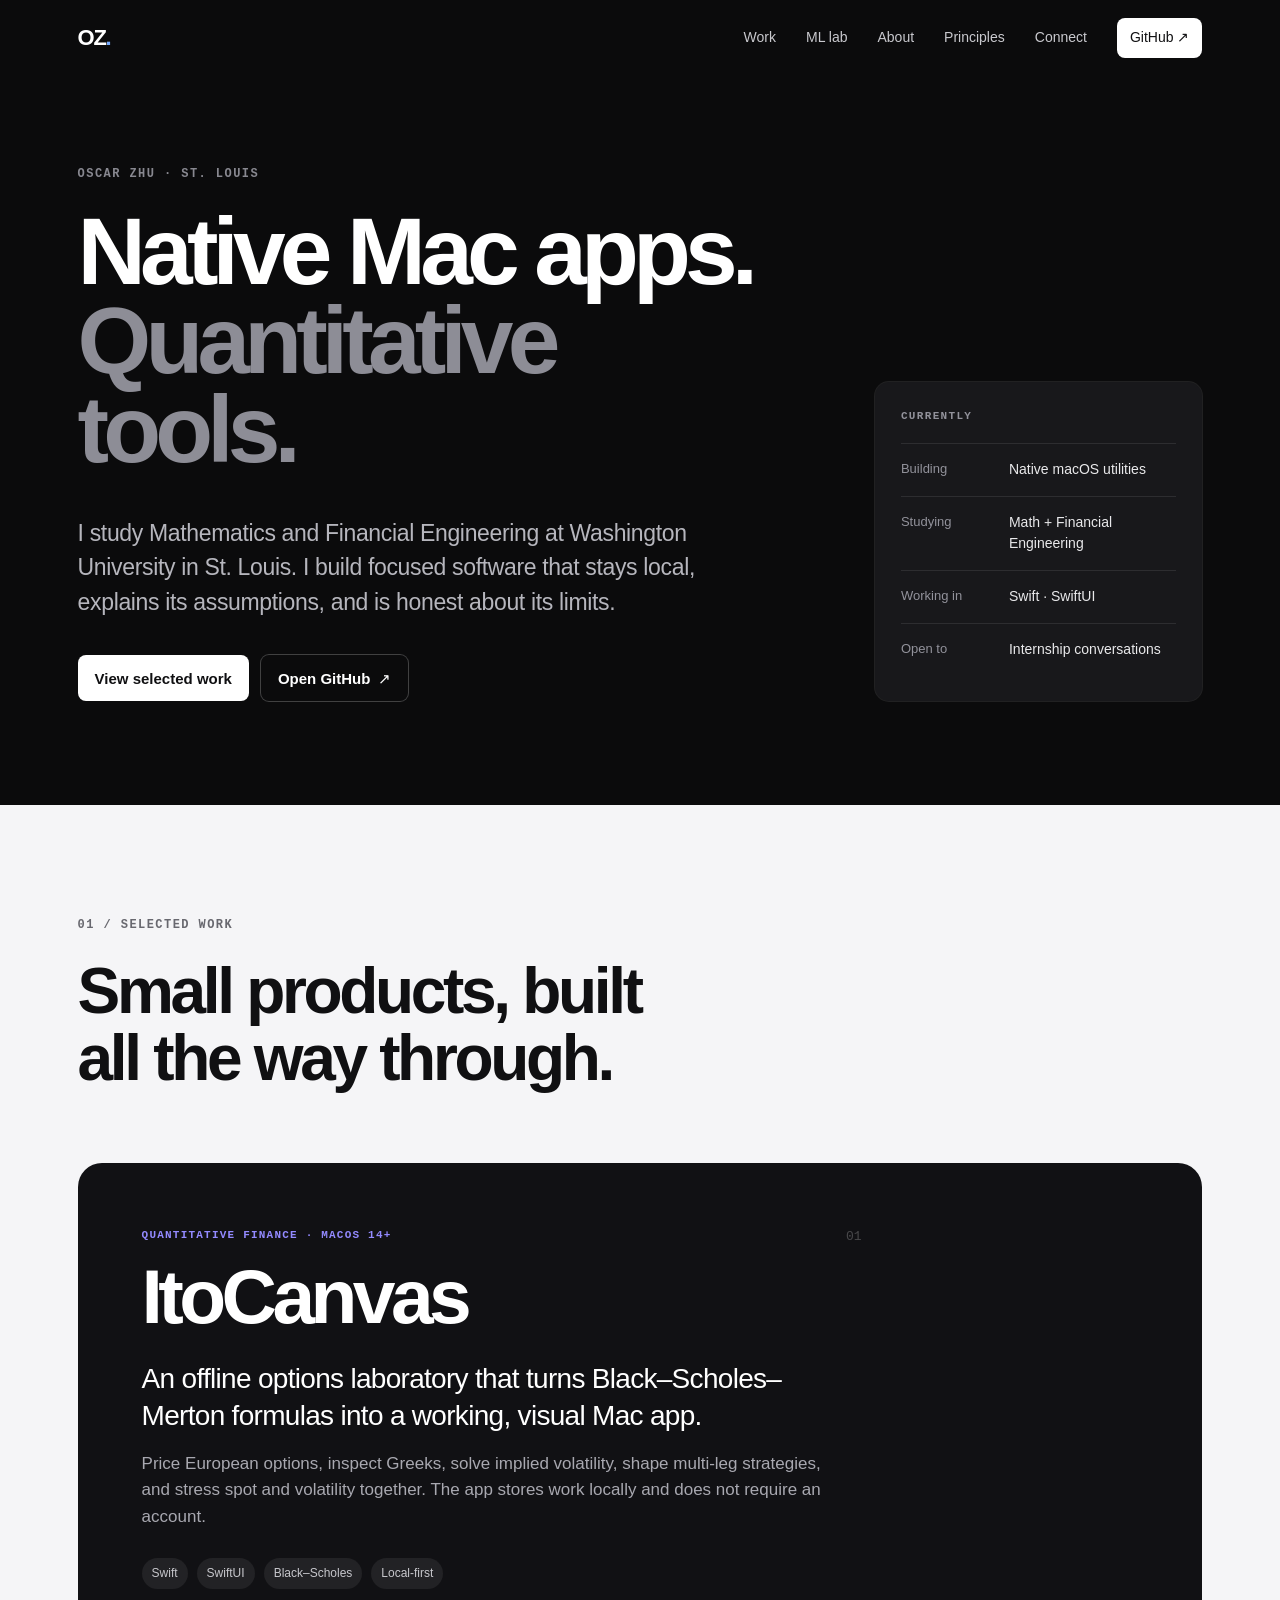
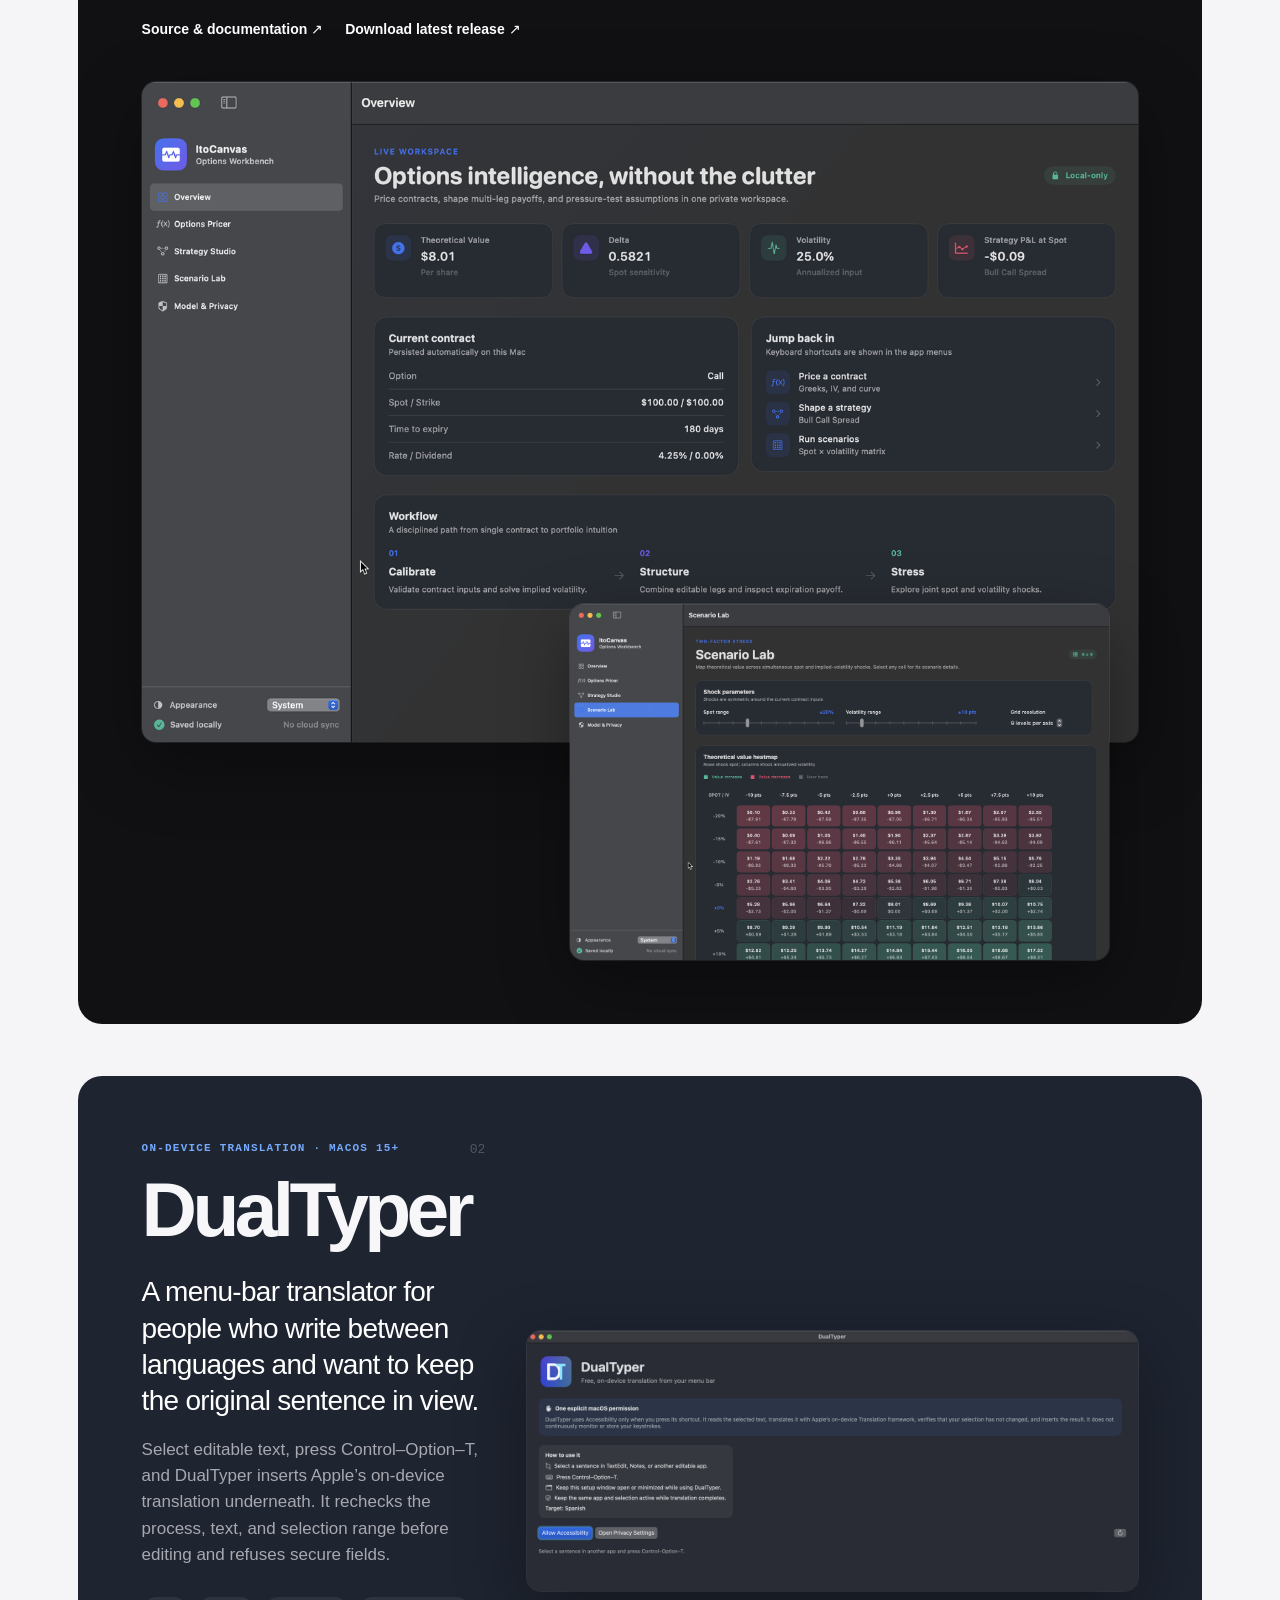
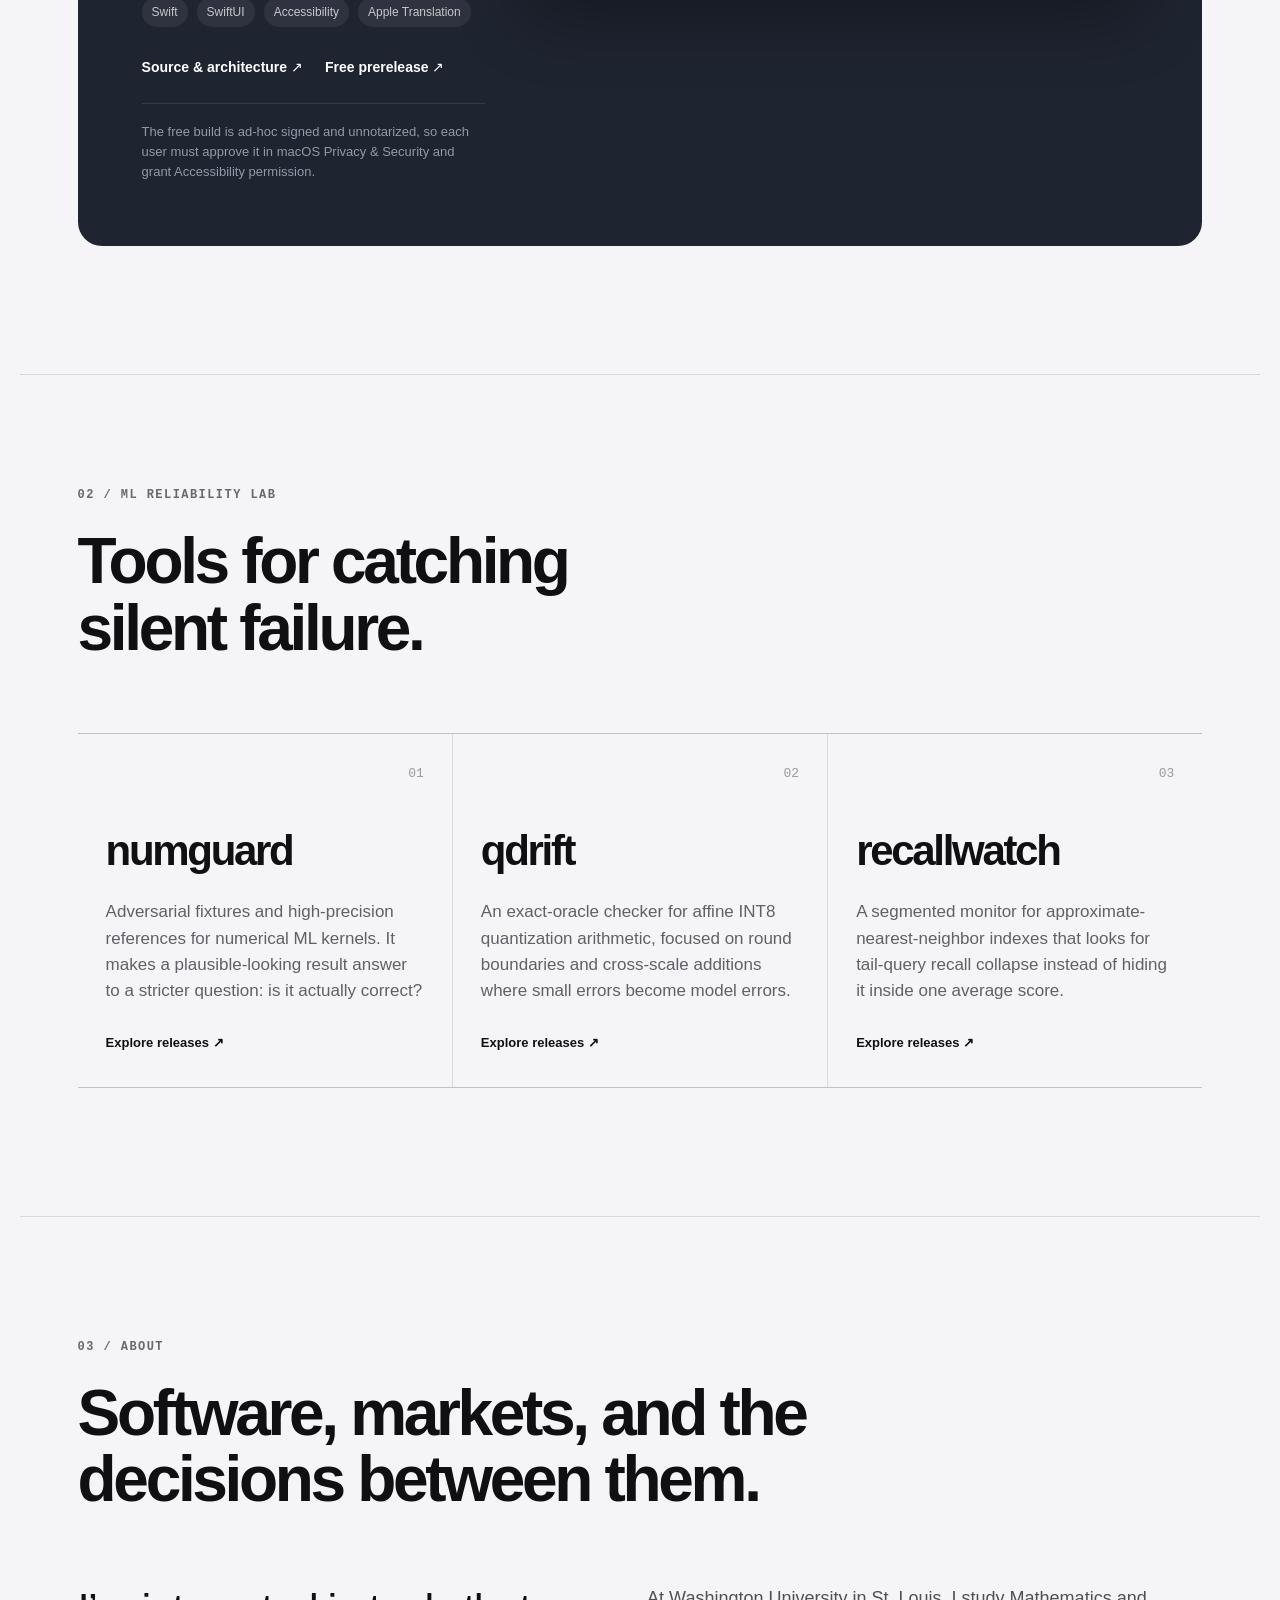
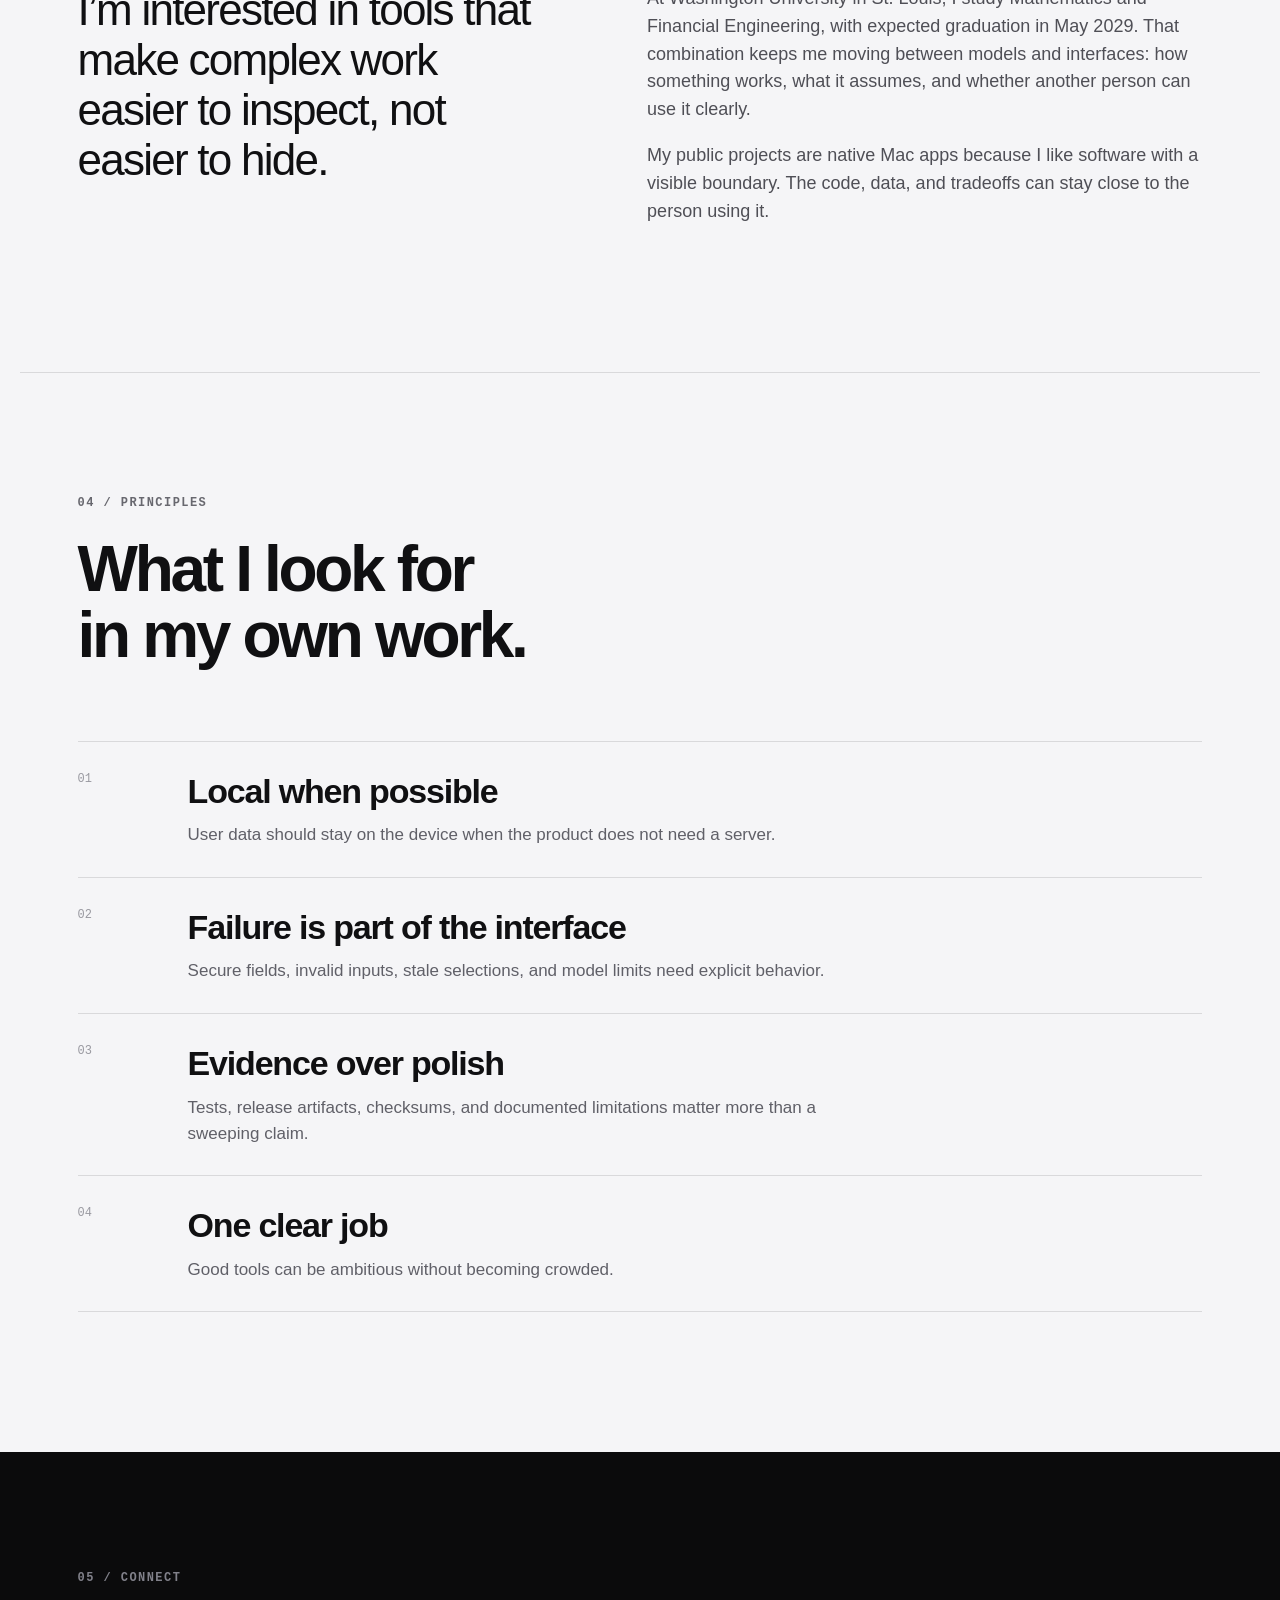
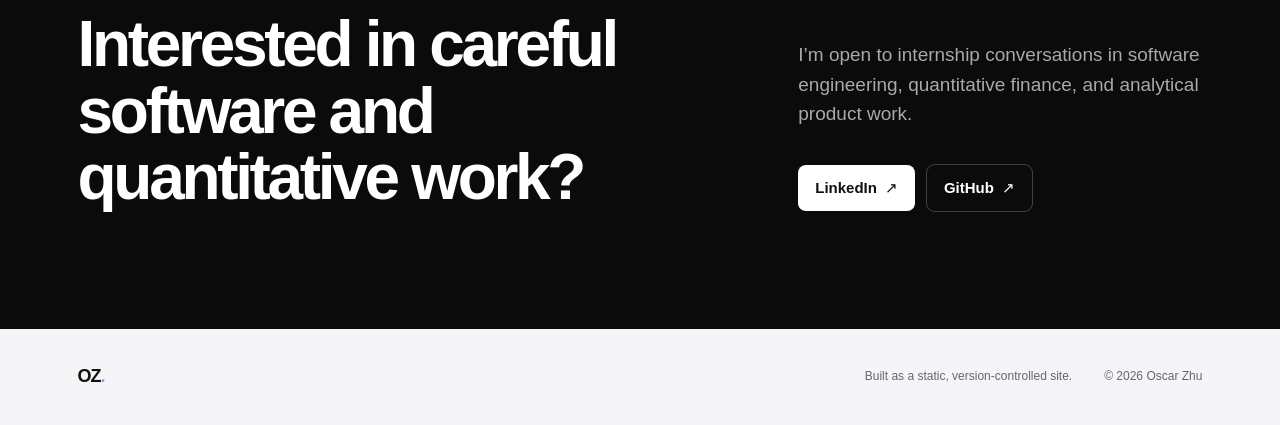
==== commit ab8ca2c3: "fix: correct portfolio program copy" ====
--- a/index.html
+++ b/index.html
@@ -3,24 +3,24 @@
 <head>
   <meta charset="utf-8">
   <meta name="viewport" content="width=device-width, initial-scale=1">
-  <title>zhuhroscar-tech — macOS &amp; quantitative software</title>
-  <meta name="description" content="zhuhroscar-tech builds native macOS apps and quantitative tools while studying Mathematics and Financial Engineering at a U.S. university.">
-  <meta name="author" content="zhuhroscar-tech">
+  <title>Oscar Zhu — macOS &amp; quantitative software</title>
+  <meta name="description" content="Oscar Zhu builds native macOS apps and quantitative tools while studying Mathematics and Financial Engineering at Washington University in St. Louis.">
+  <meta name="author" content="Oscar Zhu">
   <meta name="theme-color" content="#0b0b0c">
   <link rel="canonical" href="https://zhuhroscar-tech.github.io/">
   <link rel="icon" href="assets/favicon.svg" type="image/svg+xml">
   <link rel="manifest" href="site.webmanifest">
 
   <meta property="og:type" content="website">
-  <meta property="og:title" content="zhuhroscar-tech — macOS &amp; quantitative software">
+  <meta property="og:title" content="Oscar Zhu — macOS &amp; quantitative software">
   <meta property="og:description" content="Native Mac apps and quantitative tools that stay local, explain their assumptions, and do one job well.">
   <meta property="og:url" content="https://zhuhroscar-tech.github.io/">
   <meta property="og:image" content="https://zhuhroscar-tech.github.io/assets/og-card.png">
   <meta property="og:image:width" content="1200">
   <meta property="og:image:height" content="630">
-  <meta property="og:image:alt" content="zhuhroscar-tech portfolio: native Mac apps and quantitative tools">
+  <meta property="og:image:alt" content="Oscar Zhu portfolio: native Mac apps and quantitative tools">
   <meta name="twitter:card" content="summary_large_image">
-  <meta name="twitter:title" content="zhuhroscar-tech — macOS &amp; quantitative software">
+  <meta name="twitter:title" content="Oscar Zhu — macOS &amp; quantitative software">
   <meta name="twitter:description" content="Native Mac apps and quantitative tools built with care.">
   <meta name="twitter:image" content="https://zhuhroscar-tech.github.io/assets/og-card.png">
 
@@ -29,15 +29,15 @@
   {
     "@context": "https://schema.org",
     "@type": "Person",
-    "name": "zhuhroscar-tech",
+    "name": "Oscar Zhu",
     "url": "https://zhuhroscar-tech.github.io/",
     "sameAs": [
       "https://github.com/zhuhroscar-tech",
-      "https://www.REDACTED/"
+      "https://www.linkedin.com/in/huairuizhu/"
     ],
     "affiliation": {
       "@type": "CollegeOrUniversity",
-      "name": "a U.S. university"
+      "name": "Washington University in St. Louis"
     },
     "knowsAbout": ["macOS development", "Linux development", "Swift", "SwiftUI", "machine learning reliability", "numerical analysis", "quantitative finance"]
   }
@@ -47,7 +47,7 @@
   <a class="skip-link" href="#main">Skip to content</a>
 
   <header class="site-header">
-    <a class="wordmark" href="/" aria-label="OZ. zhuhroscar-tech home">OZ<span>.</span></a>
+    <a class="wordmark" href="/" aria-label="OZ. Oscar Zhu home">OZ<span>.</span></a>
     <button class="menu-button" type="button" aria-expanded="false" aria-controls="site-nav">
       <span class="sr-only">Toggle navigation</span>
       <span></span><span></span>
@@ -65,9 +65,9 @@
   <main id="main">
     <section class="hero" aria-labelledby="hero-title">
       <div class="hero-copy">
-        <p class="eyebrow">zhuhroscar-tech · St. Louis</p>
+        <p class="eyebrow">Oscar Zhu · St. Louis</p>
         <h1 id="hero-title">Native Mac apps.<br><span>Quantitative tools.</span></h1>
-        <p class="hero-intro">I study Mathematics and Financial Engineering at a U.S. university. I build focused software that stays local, explains its assumptions, and is honest about its limits.</p>
+        <p class="hero-intro">I study Mathematics and Financial Engineering at Washington University in St. Louis. I build focused software that stays local, explains its assumptions, and is honest about its limits.</p>
         <div class="hero-actions">
           <a class="button button-light" href="#work">View selected work</a>
           <a class="button button-quiet" href="https://github.com/zhuhroscar-tech">Open GitHub <span aria-hidden="true">↗</span></a>
@@ -170,7 +170,7 @@
       <div class="about-grid reveal">
         <p class="about-statement">I’m interested in tools that make complex work easier to inspect, not easier to hide.</p>
         <div class="about-copy">
-          <p>At a U.S. university, I study Mathematics and Financial Engineering, with expected graduation in May 2029. That combination keeps me moving between models and interfaces: how something works, what it assumes, and whether another person can use it clearly.</p>
+          <p>At Washington University in St. Louis, I study Mathematics and Financial Engineering, with expected graduation in May 2029. That combination keeps me moving between models and interfaces: how something works, what it assumes, and whether another person can use it clearly.</p>
           <p>My public projects are native Mac apps because I like software with a visible boundary. The code, data, and tradeoffs can stay close to the person using it.</p>
         </div>
       </div>
@@ -196,7 +196,7 @@
         <div>
           <p>I’m open to internship conversations in software engineering, quantitative finance, and analytical product work.</p>
           <div class="connect-links">
-            <a class="button button-light" href="https://www.REDACTED/">LinkedIn <span aria-hidden="true">↗</span></a>
+            <a class="button button-light" href="https://www.linkedin.com/in/huairuizhu/">LinkedIn <span aria-hidden="true">↗</span></a>
             <a class="button button-quiet" href="https://github.com/zhuhroscar-tech">GitHub <span aria-hidden="true">↗</span></a>
           </div>
         </div>
@@ -205,9 +205,9 @@
   </main>
 
   <footer>
-    <a class="wordmark" href="/" aria-label="OZ. zhuhroscar-tech home">OZ<span>.</span></a>
+    <a class="wordmark" href="/" aria-label="OZ. Oscar Zhu home">OZ<span>.</span></a>
     <p>Built as a static, version-controlled site.</p>
-    <p>© <span id="year">2026</span> zhuhroscar-tech</p>
+    <p>© <span id="year">2026</span> Oscar Zhu</p>
   </footer>
 
   <script src="script.js" defer></script>
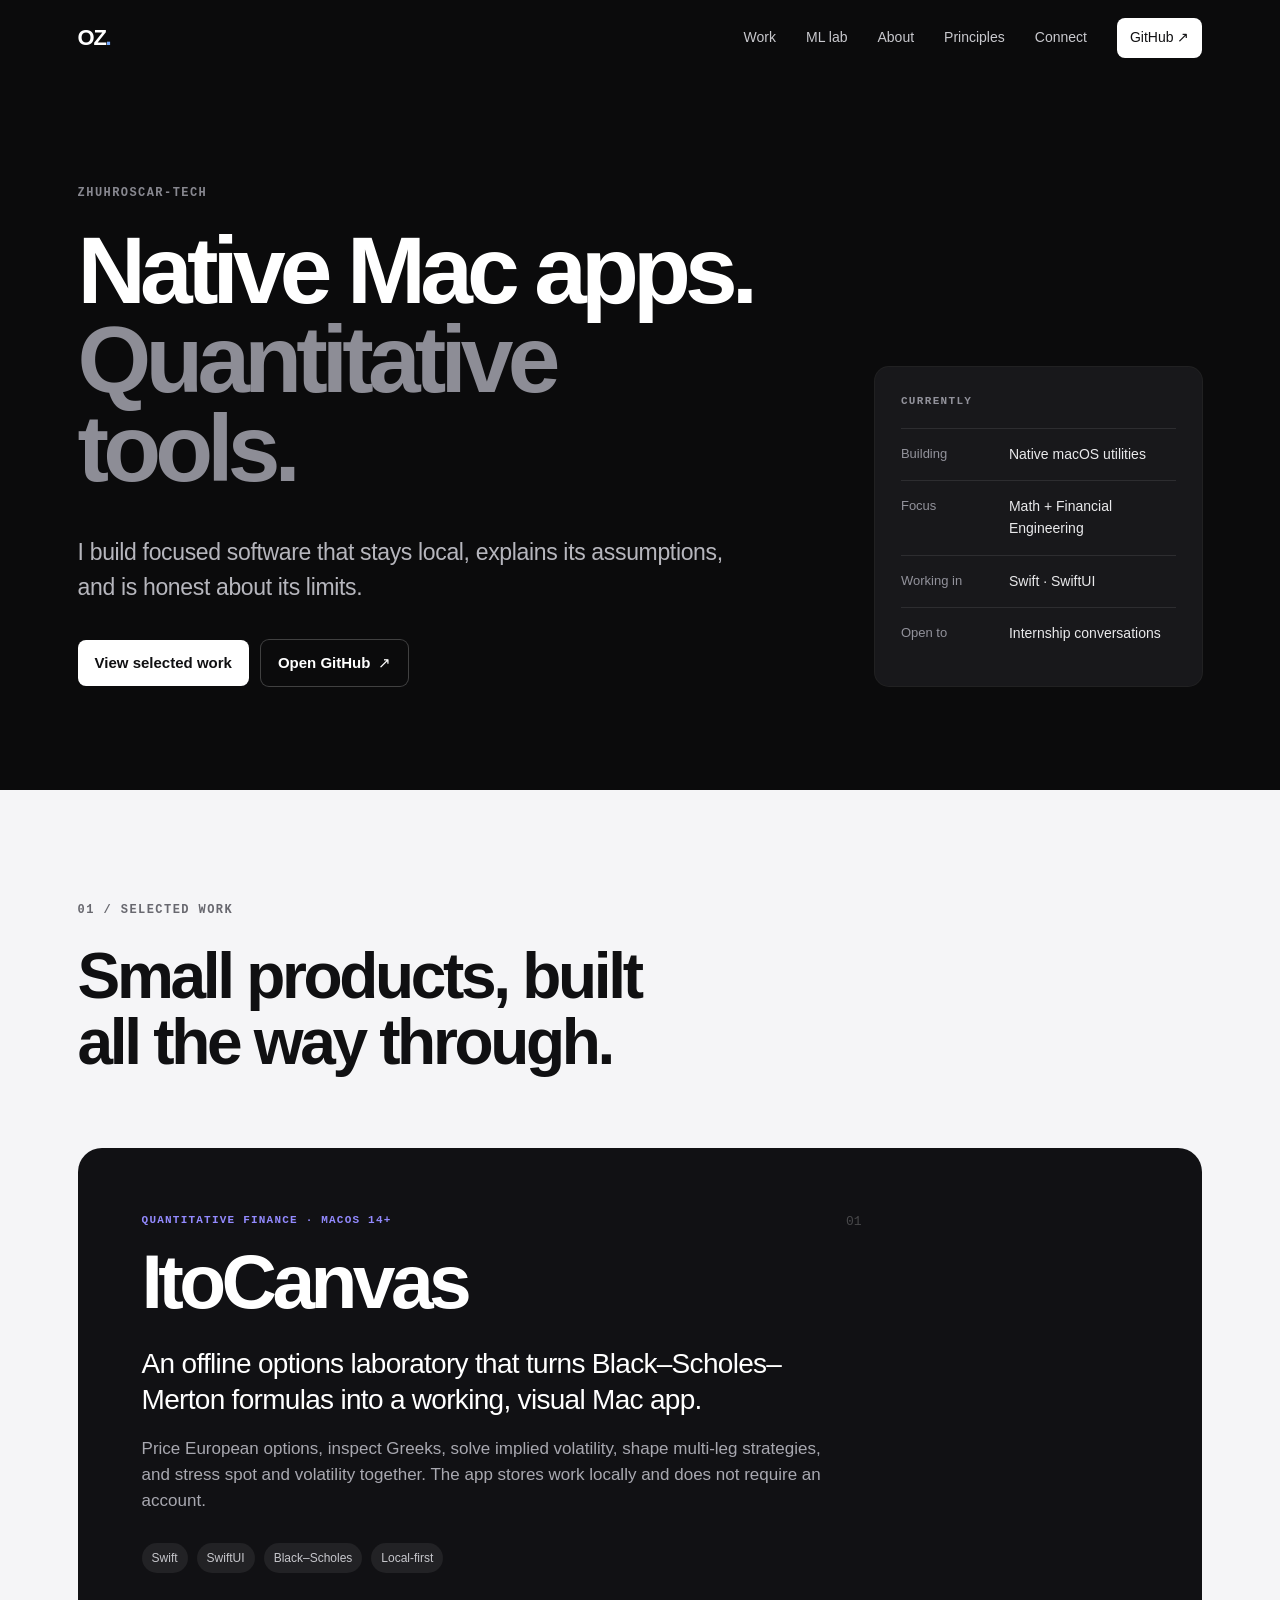
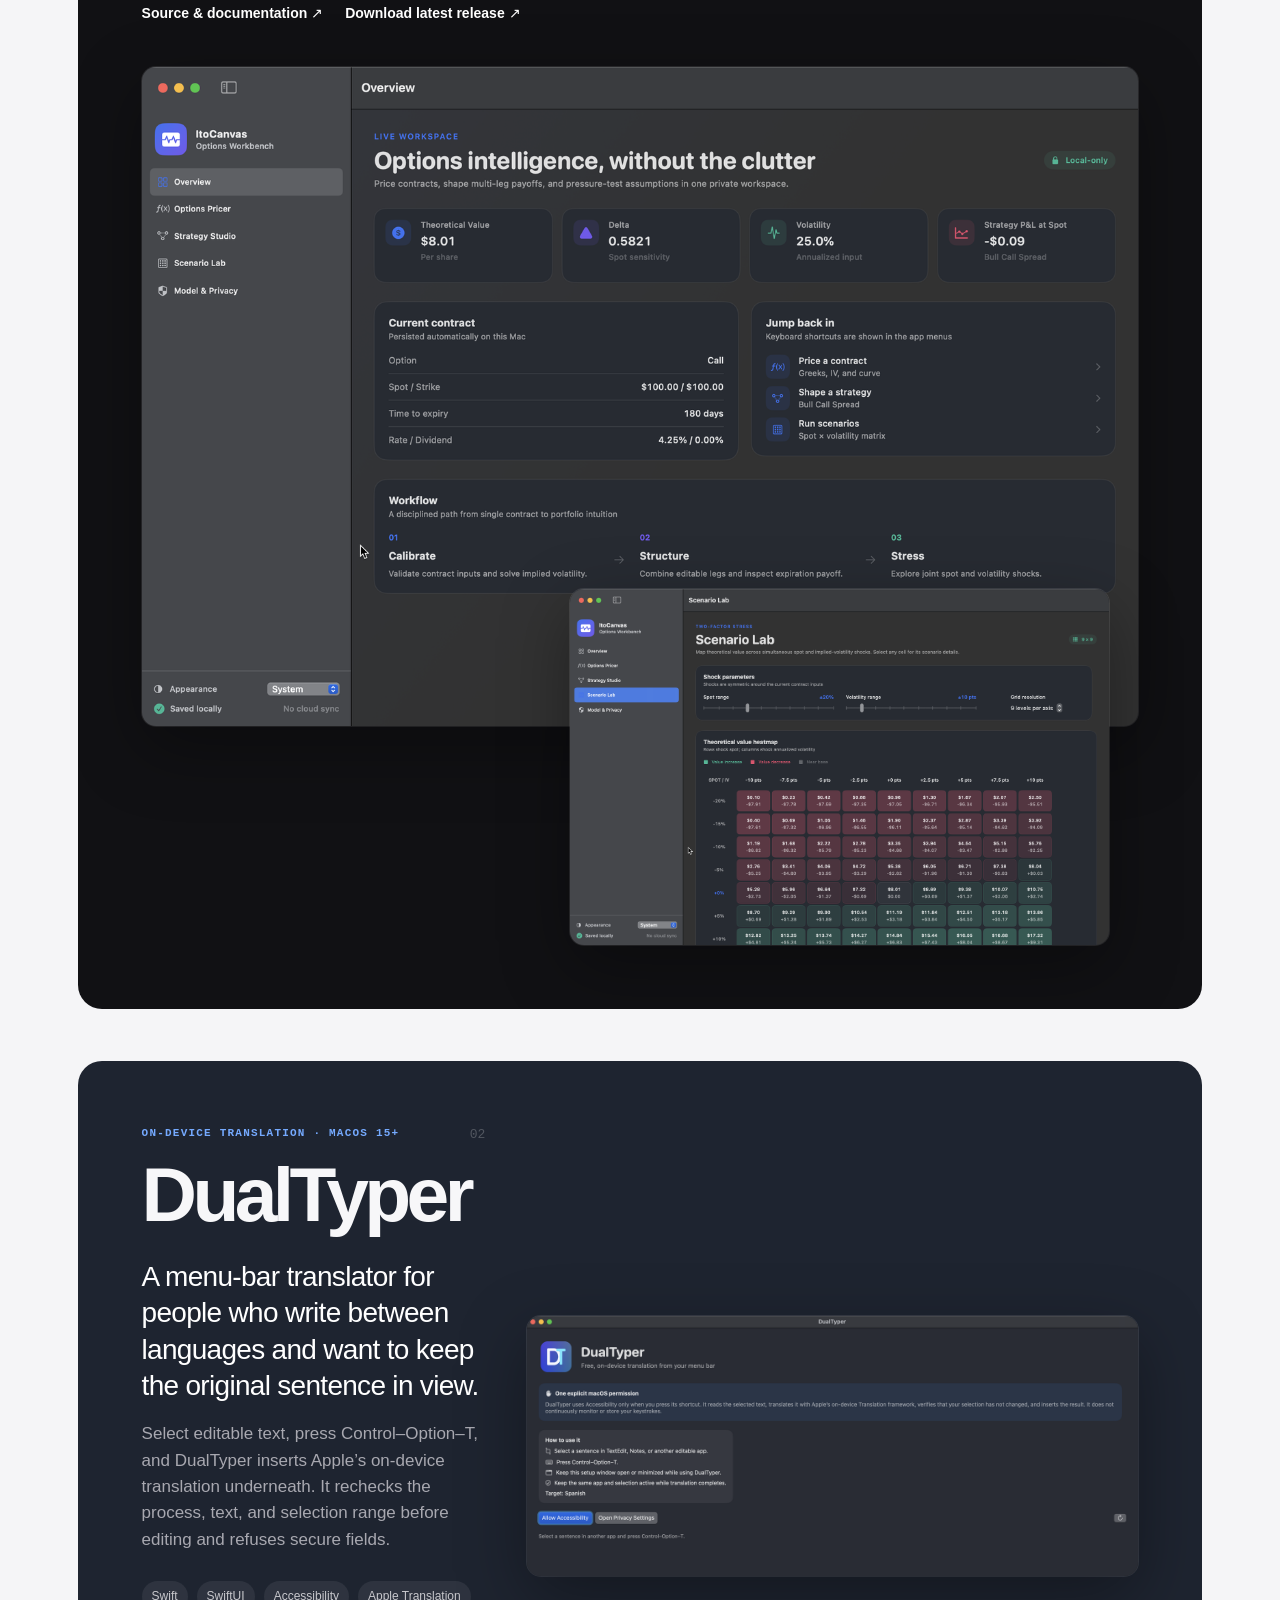
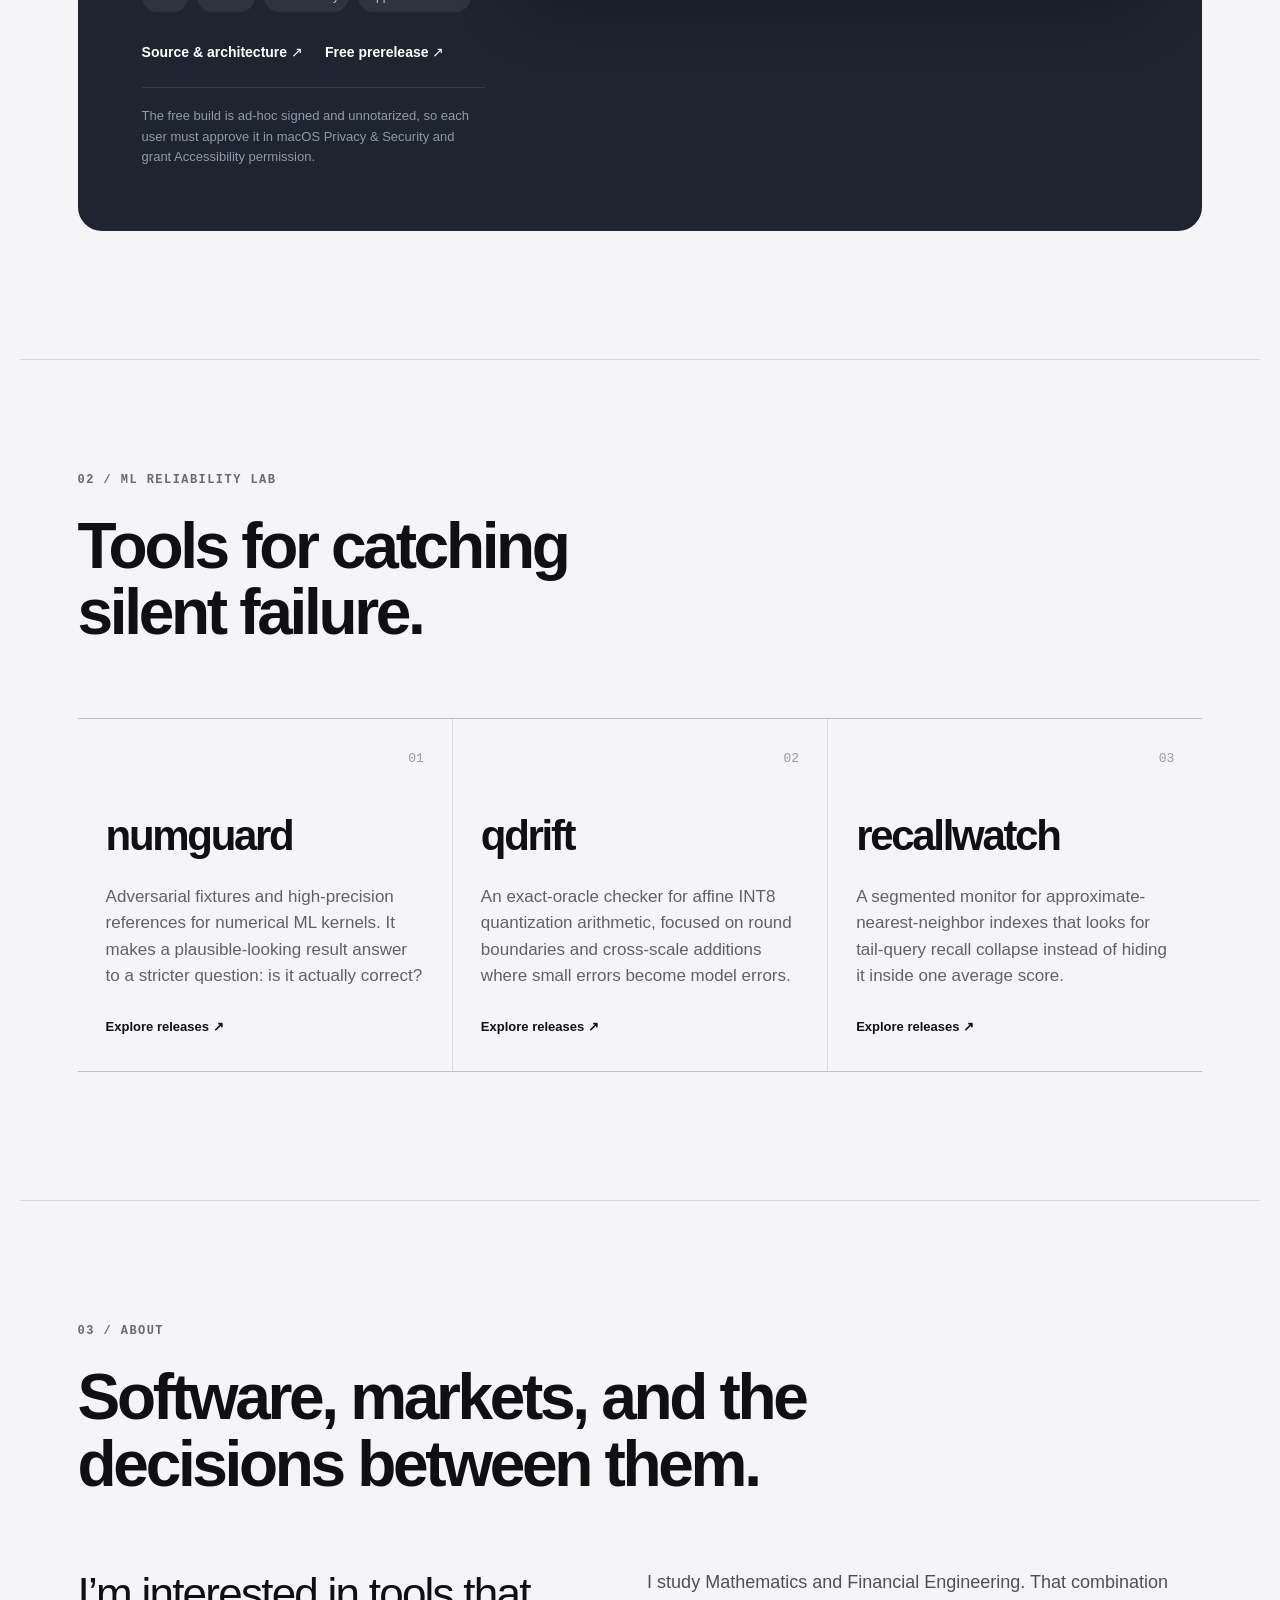
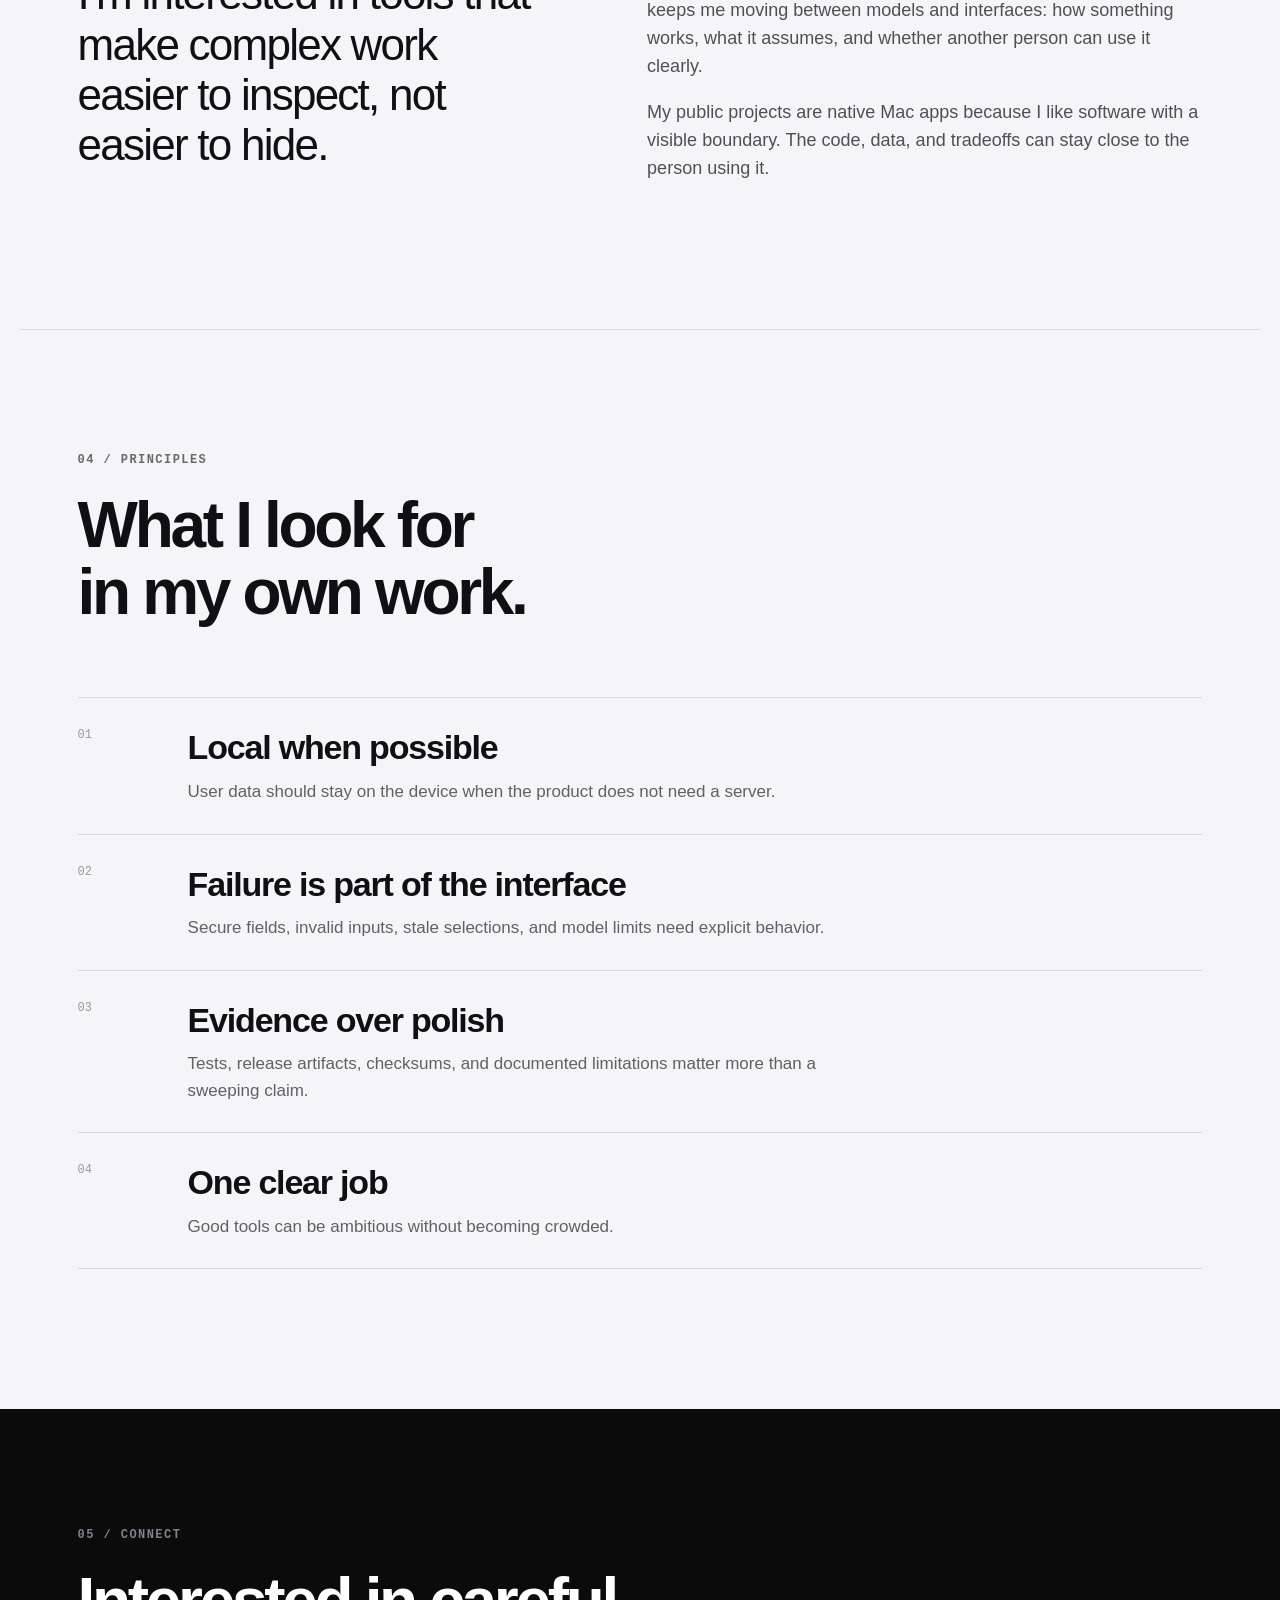
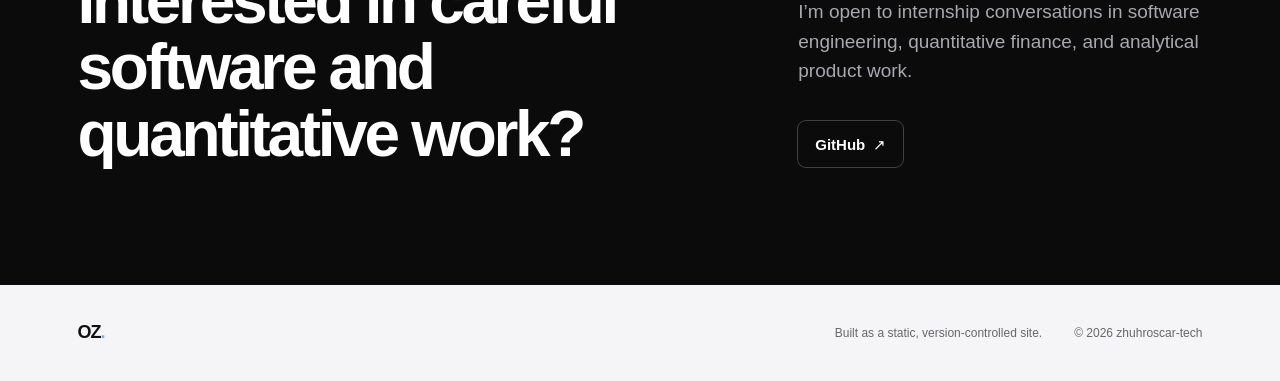
==== commit 66c6147d: "Remove personal PII from published site content Strip real name, university affiliation, and LinkedI" ====
--- a/index.html
+++ b/index.html
@@ -3,24 +3,24 @@
 <head>
   <meta charset="utf-8">
   <meta name="viewport" content="width=device-width, initial-scale=1">
-  <title>Oscar Zhu — macOS &amp; quantitative software</title>
-  <meta name="description" content="Oscar Zhu builds native macOS apps and quantitative tools while studying Mathematics and Financial Engineering at Washington University in St. Louis.">
-  <meta name="author" content="Oscar Zhu">
+  <title>zhuhroscar-tech — macOS &amp; quantitative software</title>
+  <meta name="description" content="zhuhroscar-tech builds native macOS apps and quantitative tools focused on Swift, SwiftUI, and numerical reliability.">
+  <meta name="author" content="zhuhroscar-tech">
   <meta name="theme-color" content="#0b0b0c">
   <link rel="canonical" href="https://zhuhroscar-tech.github.io/">
   <link rel="icon" href="assets/favicon.svg" type="image/svg+xml">
   <link rel="manifest" href="site.webmanifest">
 
   <meta property="og:type" content="website">
-  <meta property="og:title" content="Oscar Zhu — macOS &amp; quantitative software">
+  <meta property="og:title" content="zhuhroscar-tech — macOS &amp; quantitative software">
   <meta property="og:description" content="Native Mac apps and quantitative tools that stay local, explain their assumptions, and do one job well.">
   <meta property="og:url" content="https://zhuhroscar-tech.github.io/">
   <meta property="og:image" content="https://zhuhroscar-tech.github.io/assets/og-card.png">
   <meta property="og:image:width" content="1200">
   <meta property="og:image:height" content="630">
-  <meta property="og:image:alt" content="Oscar Zhu portfolio: native Mac apps and quantitative tools">
+  <meta property="og:image:alt" content="zhuhroscar-tech portfolio: native Mac apps and quantitative tools">
   <meta name="twitter:card" content="summary_large_image">
-  <meta name="twitter:title" content="Oscar Zhu — macOS &amp; quantitative software">
+  <meta name="twitter:title" content="zhuhroscar-tech — macOS &amp; quantitative software">
   <meta name="twitter:description" content="Native Mac apps and quantitative tools built with care.">
   <meta name="twitter:image" content="https://zhuhroscar-tech.github.io/assets/og-card.png">
 
@@ -29,16 +29,11 @@
   {
     "@context": "https://schema.org",
     "@type": "Person",
-    "name": "Oscar Zhu",
+    "name": "zhuhroscar-tech",
     "url": "https://zhuhroscar-tech.github.io/",
     "sameAs": [
-      "https://github.com/zhuhroscar-tech",
-      "https://www.linkedin.com/in/huairuizhu/"
+      "https://github.com/zhuhroscar-tech"
     ],
-    "affiliation": {
-      "@type": "CollegeOrUniversity",
-      "name": "Washington University in St. Louis"
-    },
     "knowsAbout": ["macOS development", "Linux development", "Swift", "SwiftUI", "machine learning reliability", "numerical analysis", "quantitative finance"]
   }
   </script>
@@ -47,7 +42,7 @@
   <a class="skip-link" href="#main">Skip to content</a>
 
   <header class="site-header">
-    <a class="wordmark" href="/" aria-label="OZ. Oscar Zhu home">OZ<span>.</span></a>
+    <a class="wordmark" href="/" aria-label="OZ. Home">OZ<span>.</span></a>
     <button class="menu-button" type="button" aria-expanded="false" aria-controls="site-nav">
       <span class="sr-only">Toggle navigation</span>
       <span></span><span></span>
@@ -65,9 +60,9 @@
   <main id="main">
     <section class="hero" aria-labelledby="hero-title">
       <div class="hero-copy">
-        <p class="eyebrow">Oscar Zhu · St. Louis</p>
+        <p class="eyebrow">zhuhroscar-tech</p>
         <h1 id="hero-title">Native Mac apps.<br><span>Quantitative tools.</span></h1>
-        <p class="hero-intro">I study Mathematics and Financial Engineering at Washington University in St. Louis. I build focused software that stays local, explains its assumptions, and is honest about its limits.</p>
+        <p class="hero-intro">I build focused software that stays local, explains its assumptions, and is honest about its limits.</p>
         <div class="hero-actions">
           <a class="button button-light" href="#work">View selected work</a>
           <a class="button button-quiet" href="https://github.com/zhuhroscar-tech">Open GitHub <span aria-hidden="true">↗</span></a>
@@ -77,7 +72,7 @@
         <p class="status-label">Currently</p>
         <dl>
           <div><dt>Building</dt><dd>Native macOS utilities</dd></div>
-          <div><dt>Studying</dt><dd>Math + Financial Engineering</dd></div>
+          <div><dt>Focus</dt><dd>Math + Financial Engineering</dd></div>
           <div><dt>Working in</dt><dd>Swift · SwiftUI</dd></div>
           <div><dt>Open to</dt><dd>Internship conversations</dd></div>
         </dl>
@@ -170,7 +165,7 @@
       <div class="about-grid reveal">
         <p class="about-statement">I’m interested in tools that make complex work easier to inspect, not easier to hide.</p>
         <div class="about-copy">
-          <p>At Washington University in St. Louis, I study Mathematics and Financial Engineering, with expected graduation in May 2029. That combination keeps me moving between models and interfaces: how something works, what it assumes, and whether another person can use it clearly.</p>
+          <p>I study Mathematics and Financial Engineering. That combination keeps me moving between models and interfaces: how something works, what it assumes, and whether another person can use it clearly.</p>
           <p>My public projects are native Mac apps because I like software with a visible boundary. The code, data, and tradeoffs can stay close to the person using it.</p>
         </div>
       </div>
@@ -196,7 +191,6 @@
         <div>
           <p>I’m open to internship conversations in software engineering, quantitative finance, and analytical product work.</p>
           <div class="connect-links">
-            <a class="button button-light" href="https://www.linkedin.com/in/huairuizhu/">LinkedIn <span aria-hidden="true">↗</span></a>
             <a class="button button-quiet" href="https://github.com/zhuhroscar-tech">GitHub <span aria-hidden="true">↗</span></a>
           </div>
         </div>
@@ -205,9 +199,9 @@
   </main>
 
   <footer>
-    <a class="wordmark" href="/" aria-label="OZ. Oscar Zhu home">OZ<span>.</span></a>
+    <a class="wordmark" href="/" aria-label="OZ. Home">OZ<span>.</span></a>
     <p>Built as a static, version-controlled site.</p>
-    <p>© <span id="year">2026</span> Oscar Zhu</p>
+    <p>© <span id="year">2026</span> zhuhroscar-tech</p>
   </footer>
 
   <script src="script.js" defer></script>
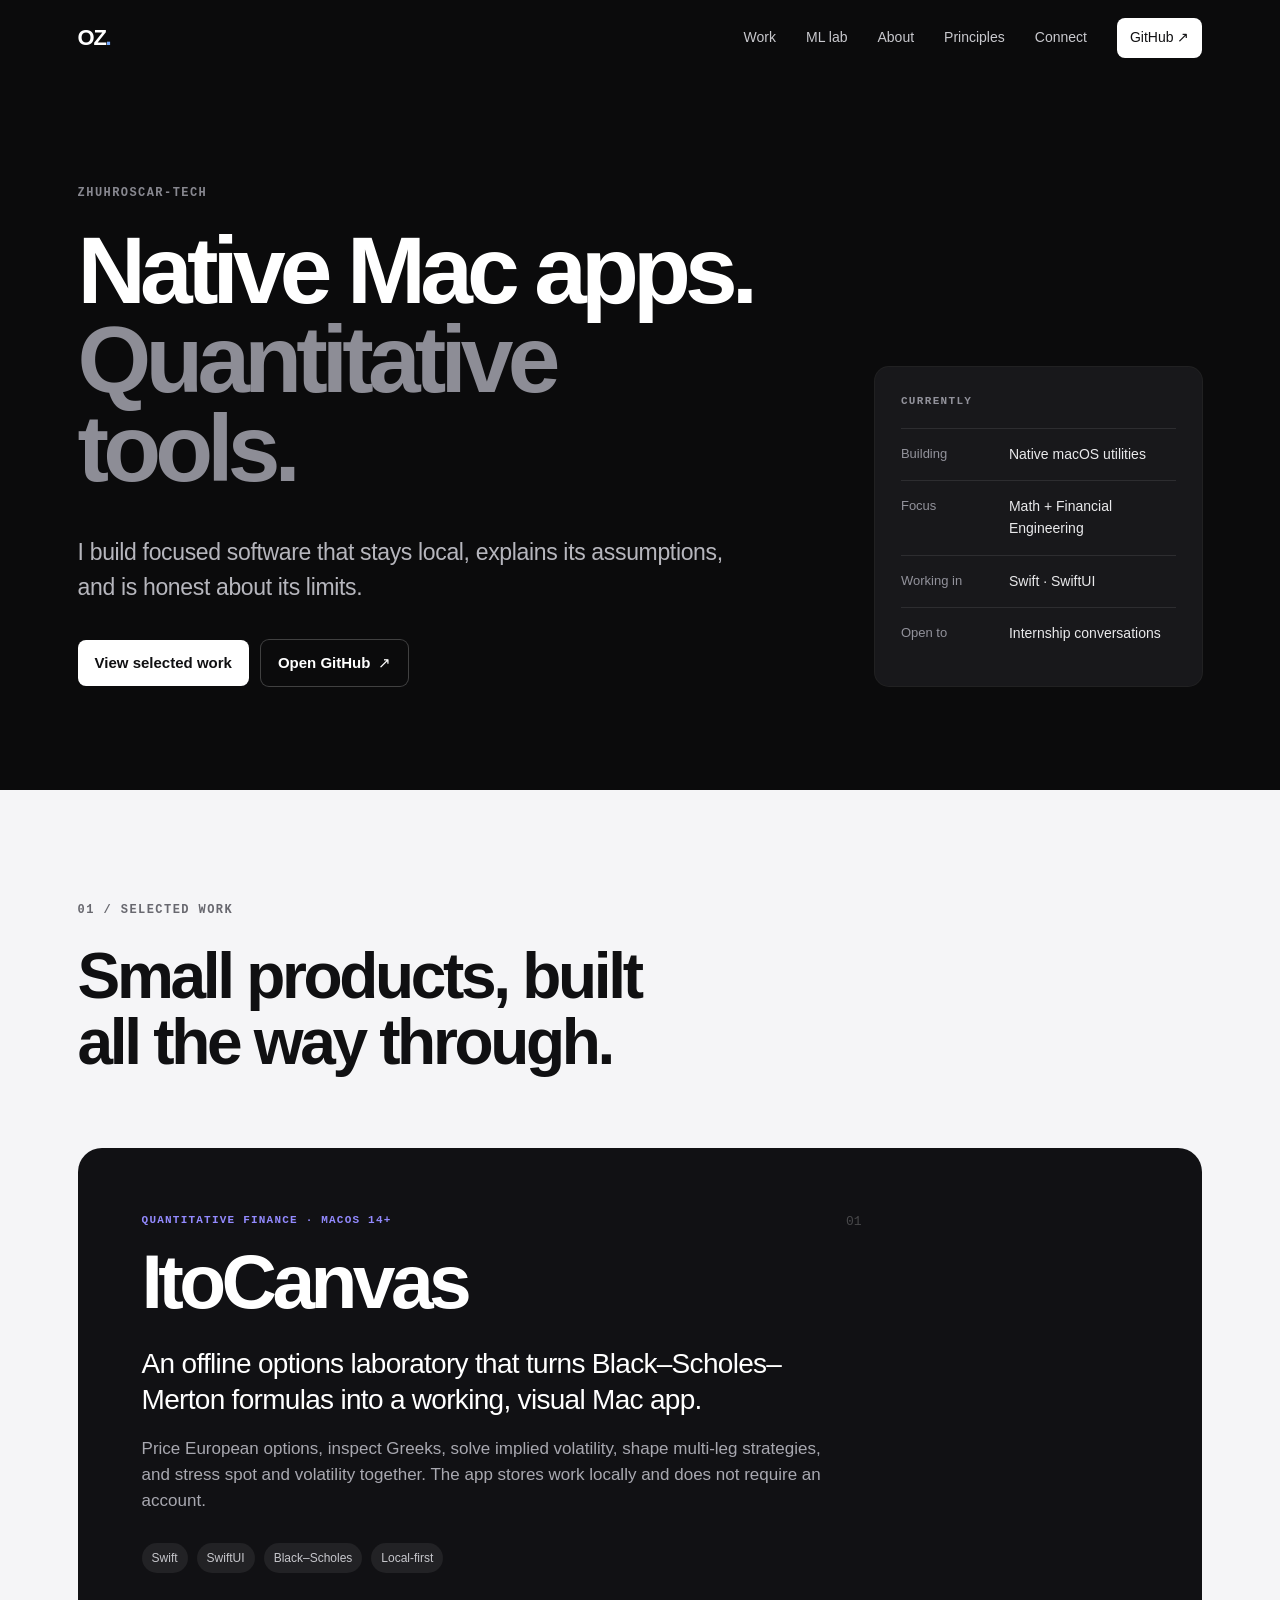
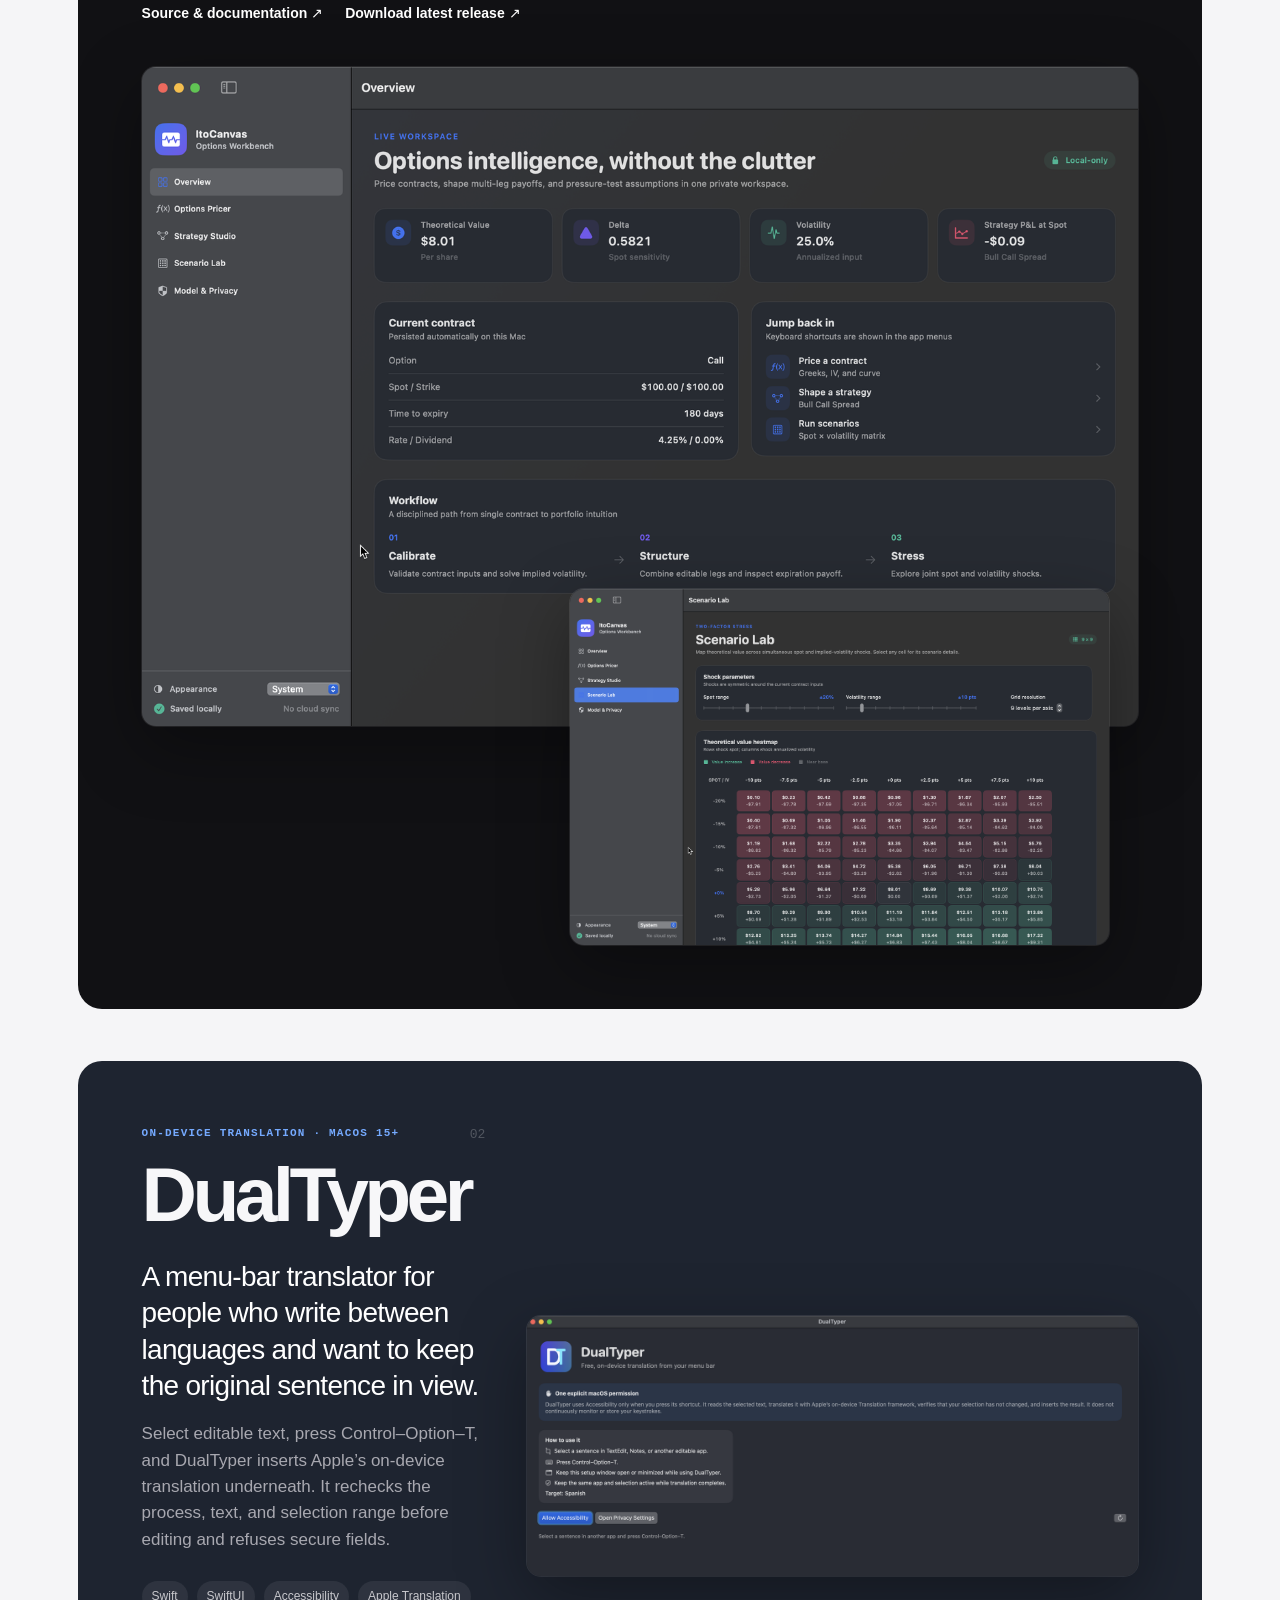
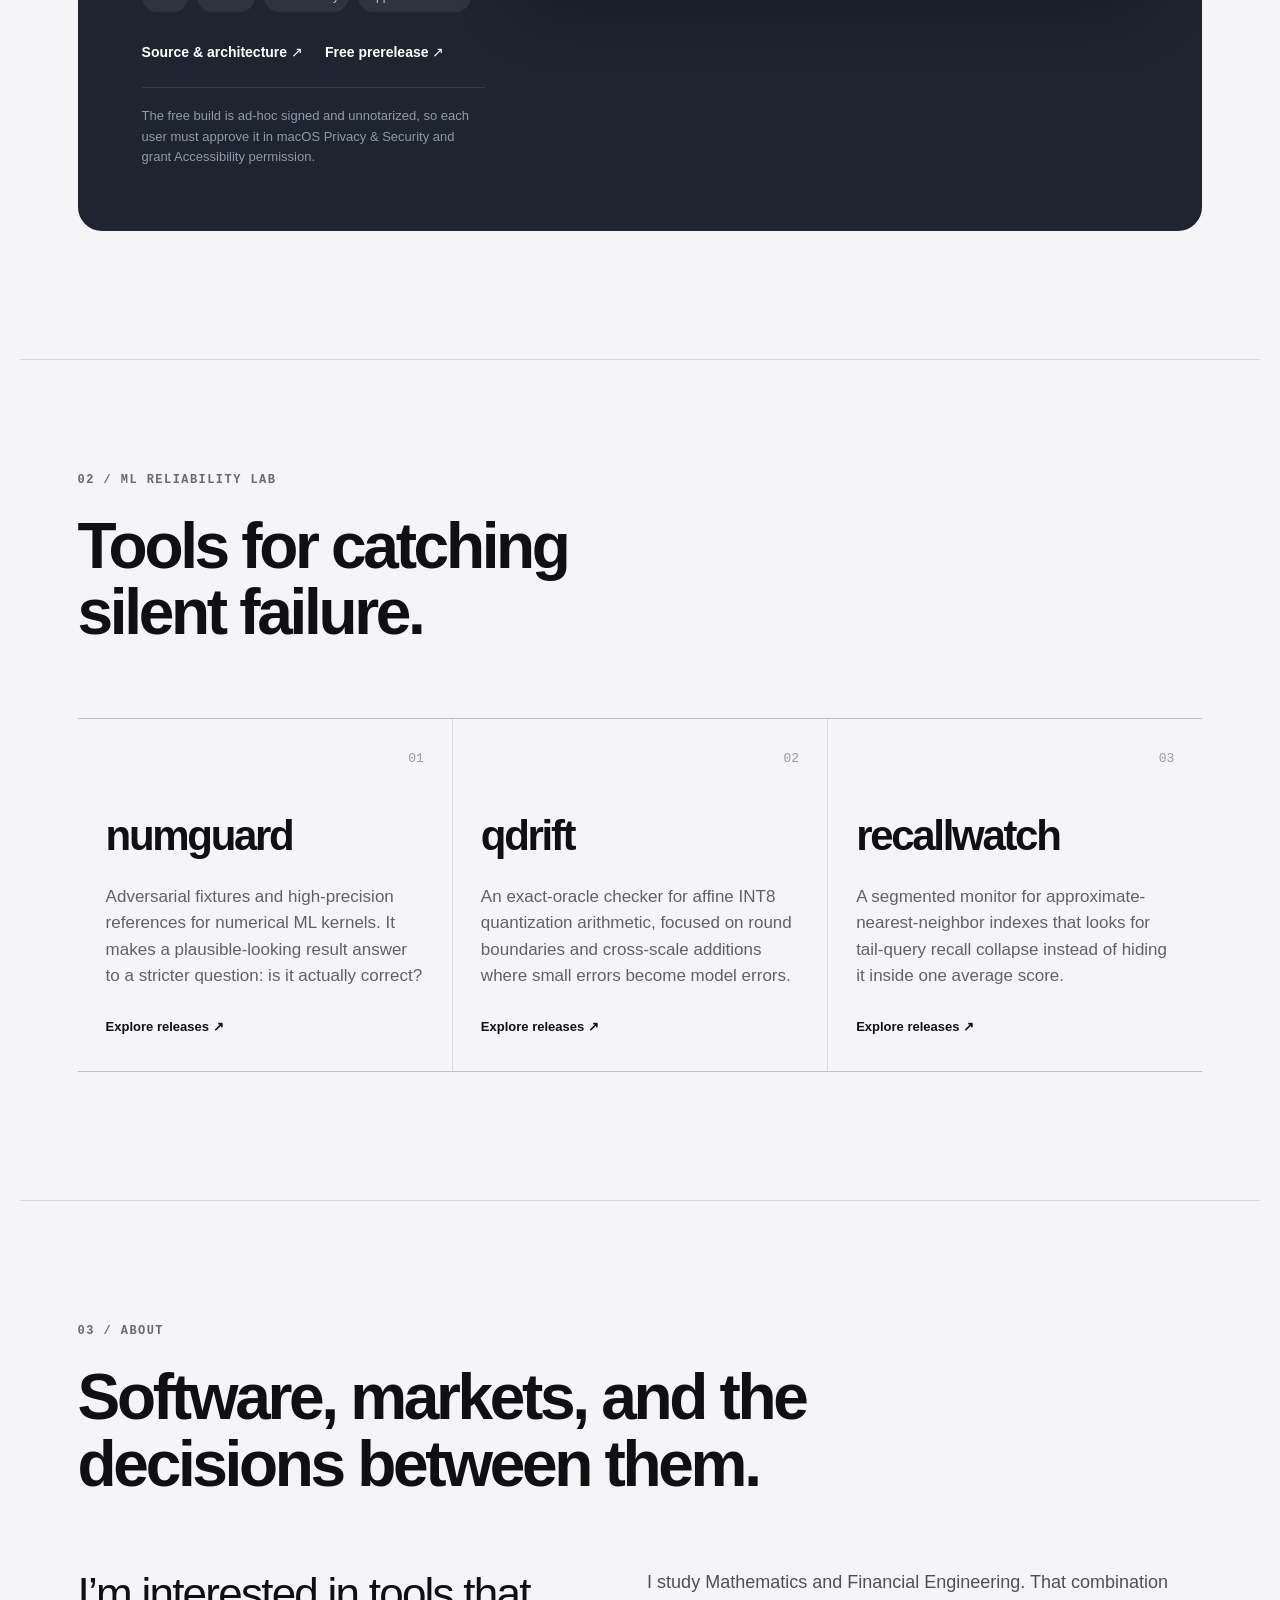
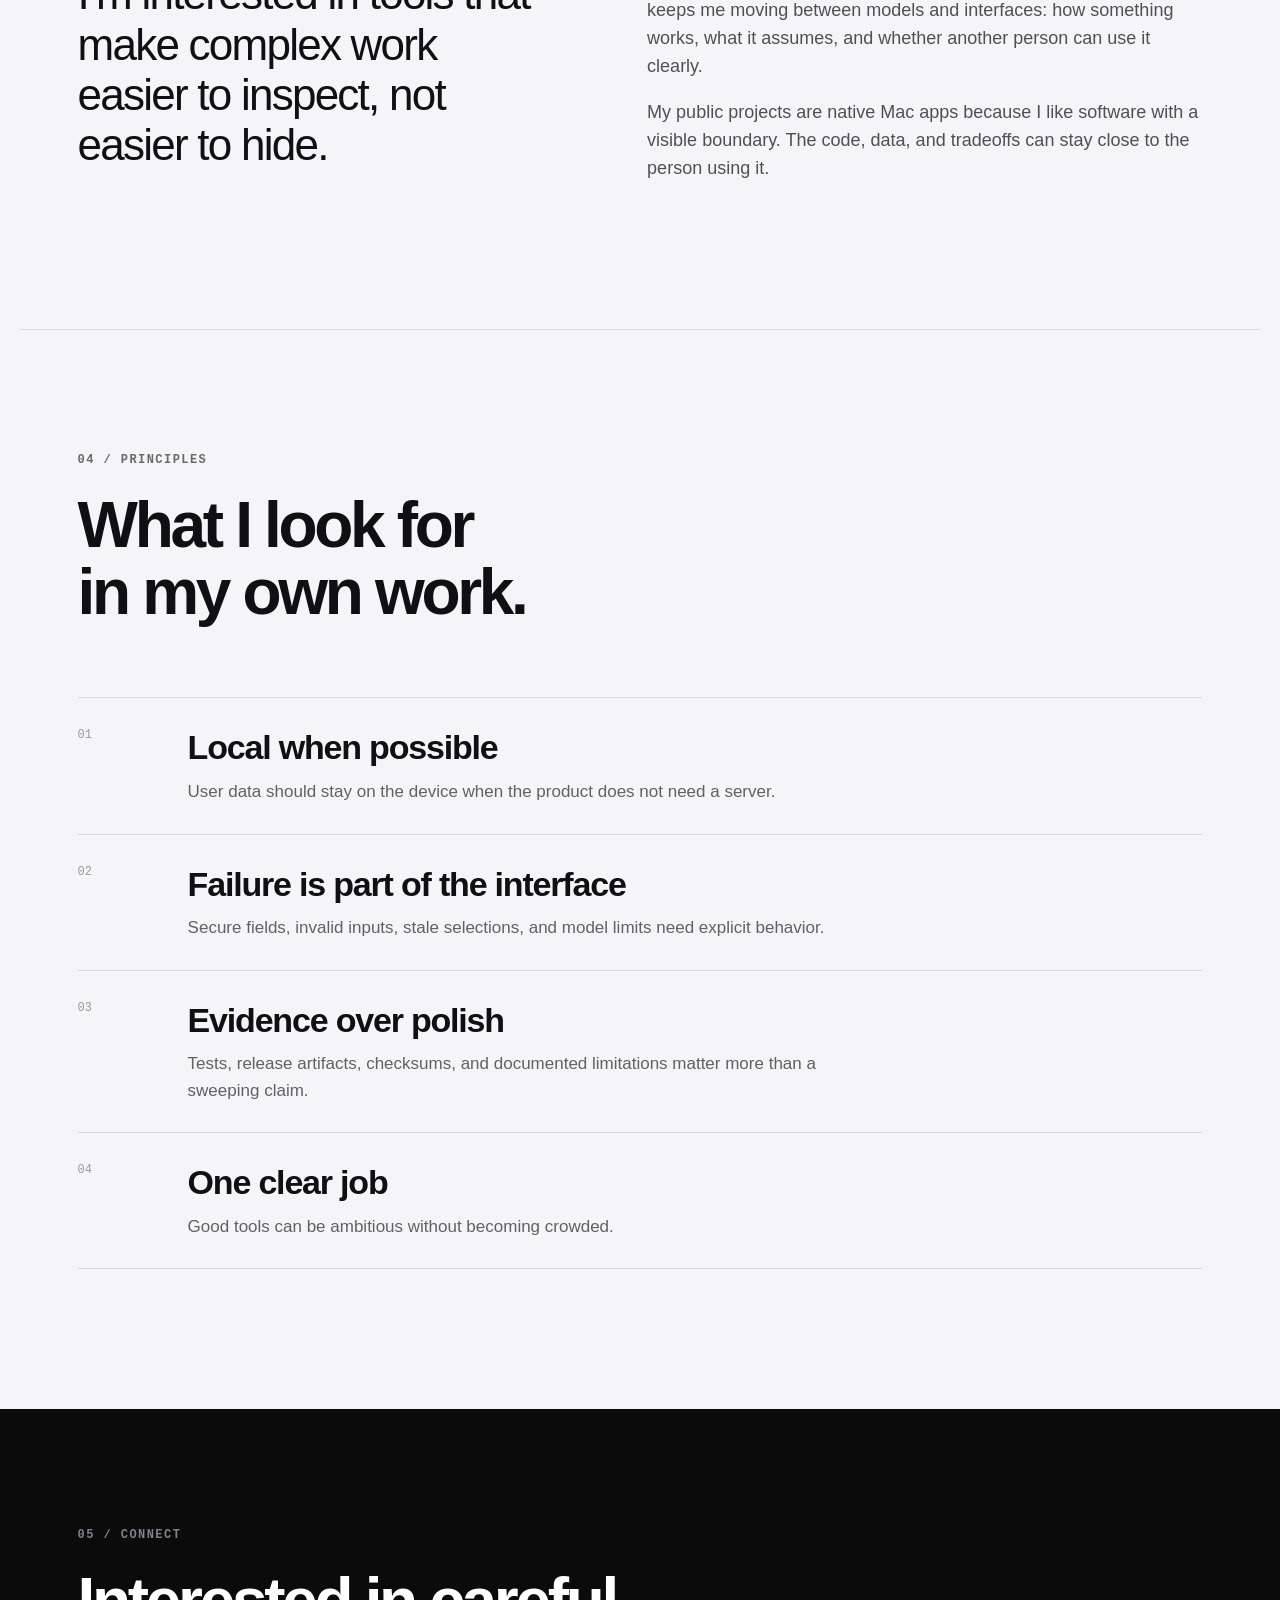
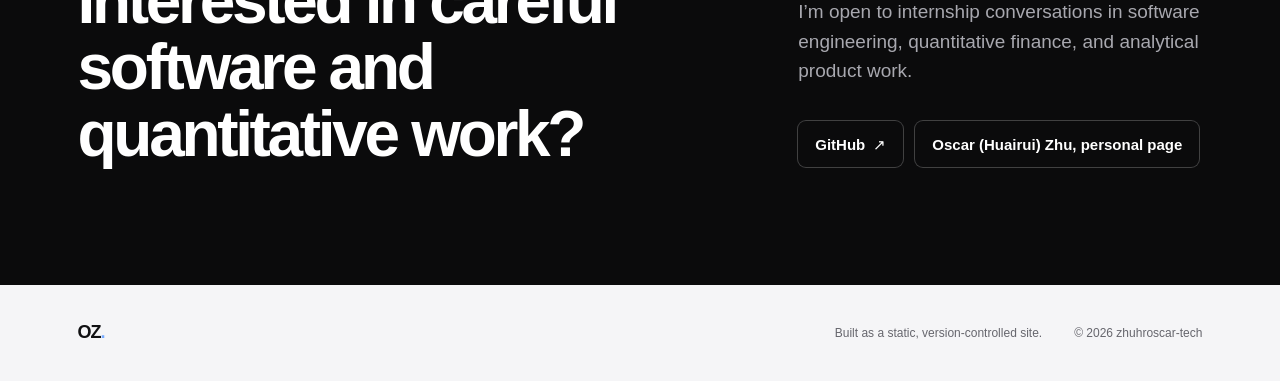
==== commit 03b8d3b8: "Make /oscar/ discoverable: name-first title, meta, Person JSON-LD, sitemap entry and homepage link C" ====
--- a/index.html
+++ b/index.html
@@ -192,6 +192,7 @@
           <p>I’m open to internship conversations in software engineering, quantitative finance, and analytical product work.</p>
           <div class="connect-links">
             <a class="button button-quiet" href="https://github.com/zhuhroscar-tech">GitHub <span aria-hidden="true">↗</span></a>
+            <a class="button button-quiet" href="/oscar/">Oscar (Huairui) Zhu, personal page</a>
           </div>
         </div>
       </div>
